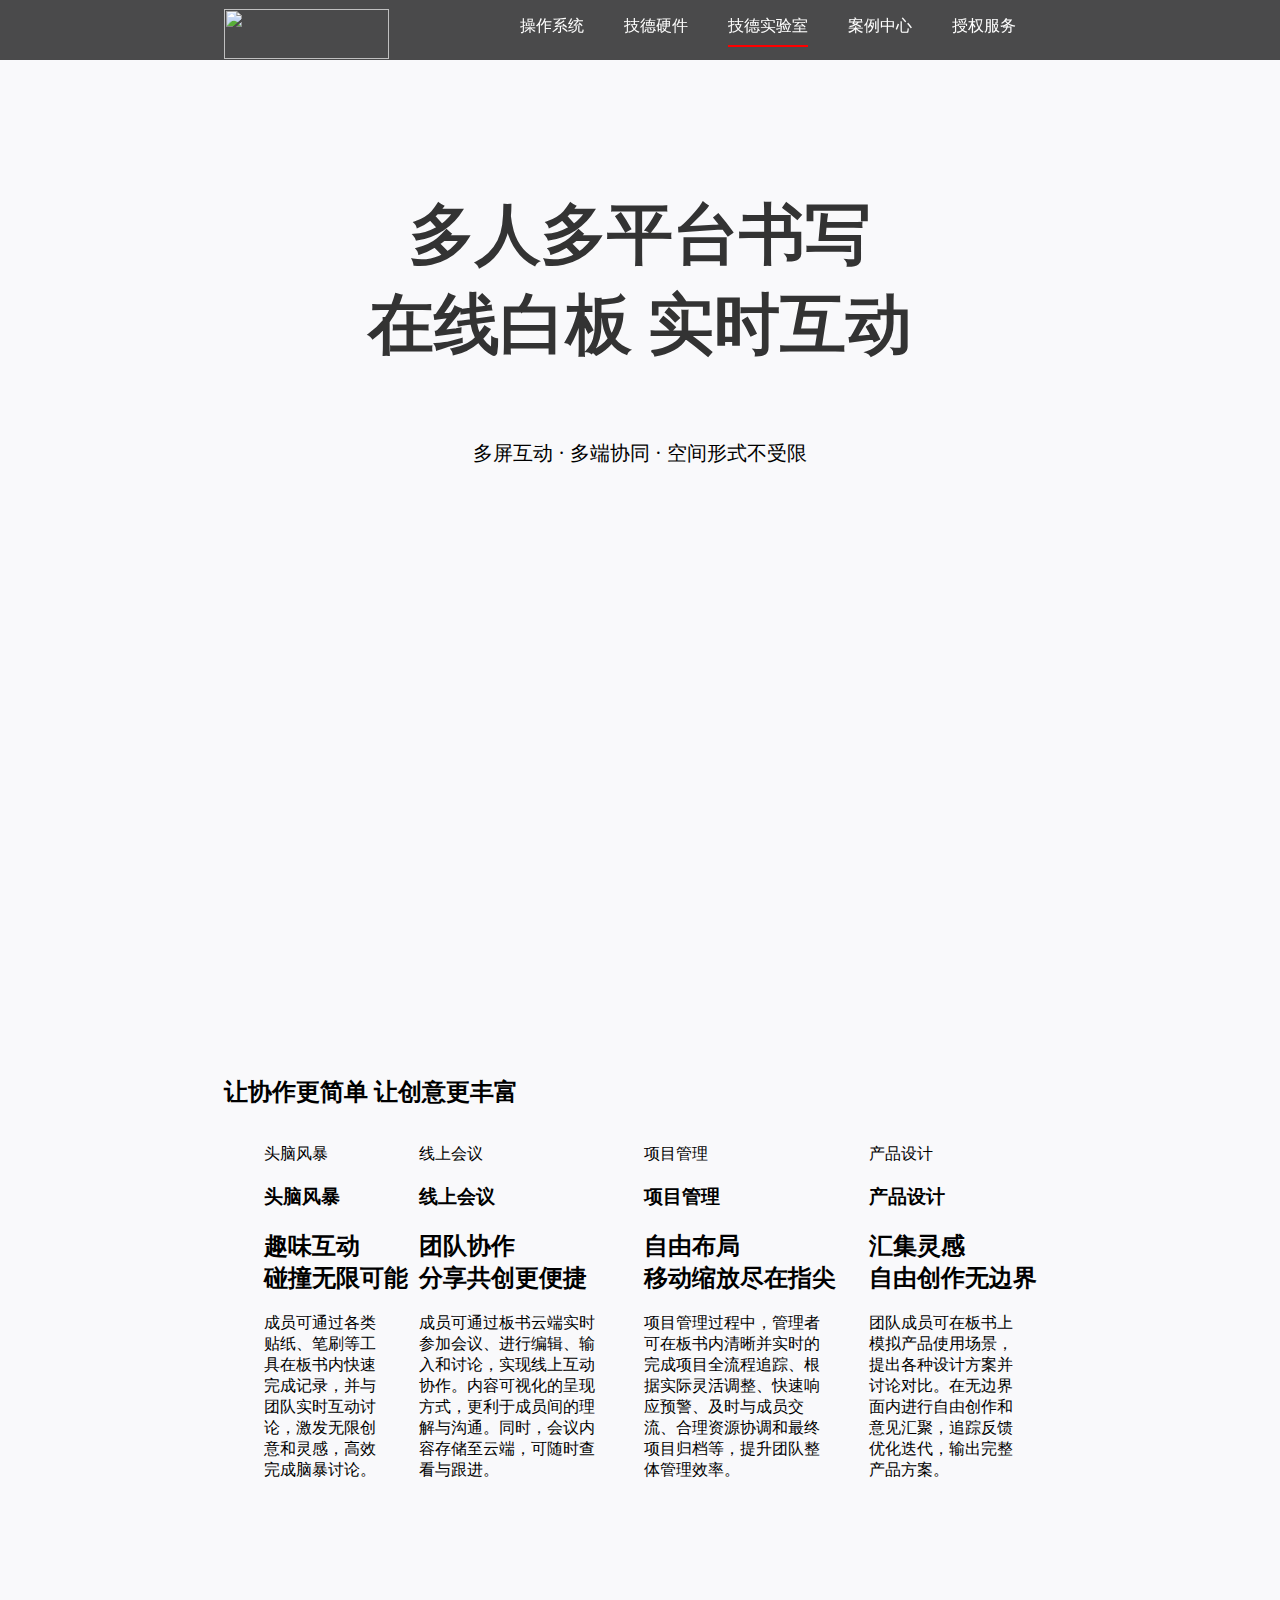
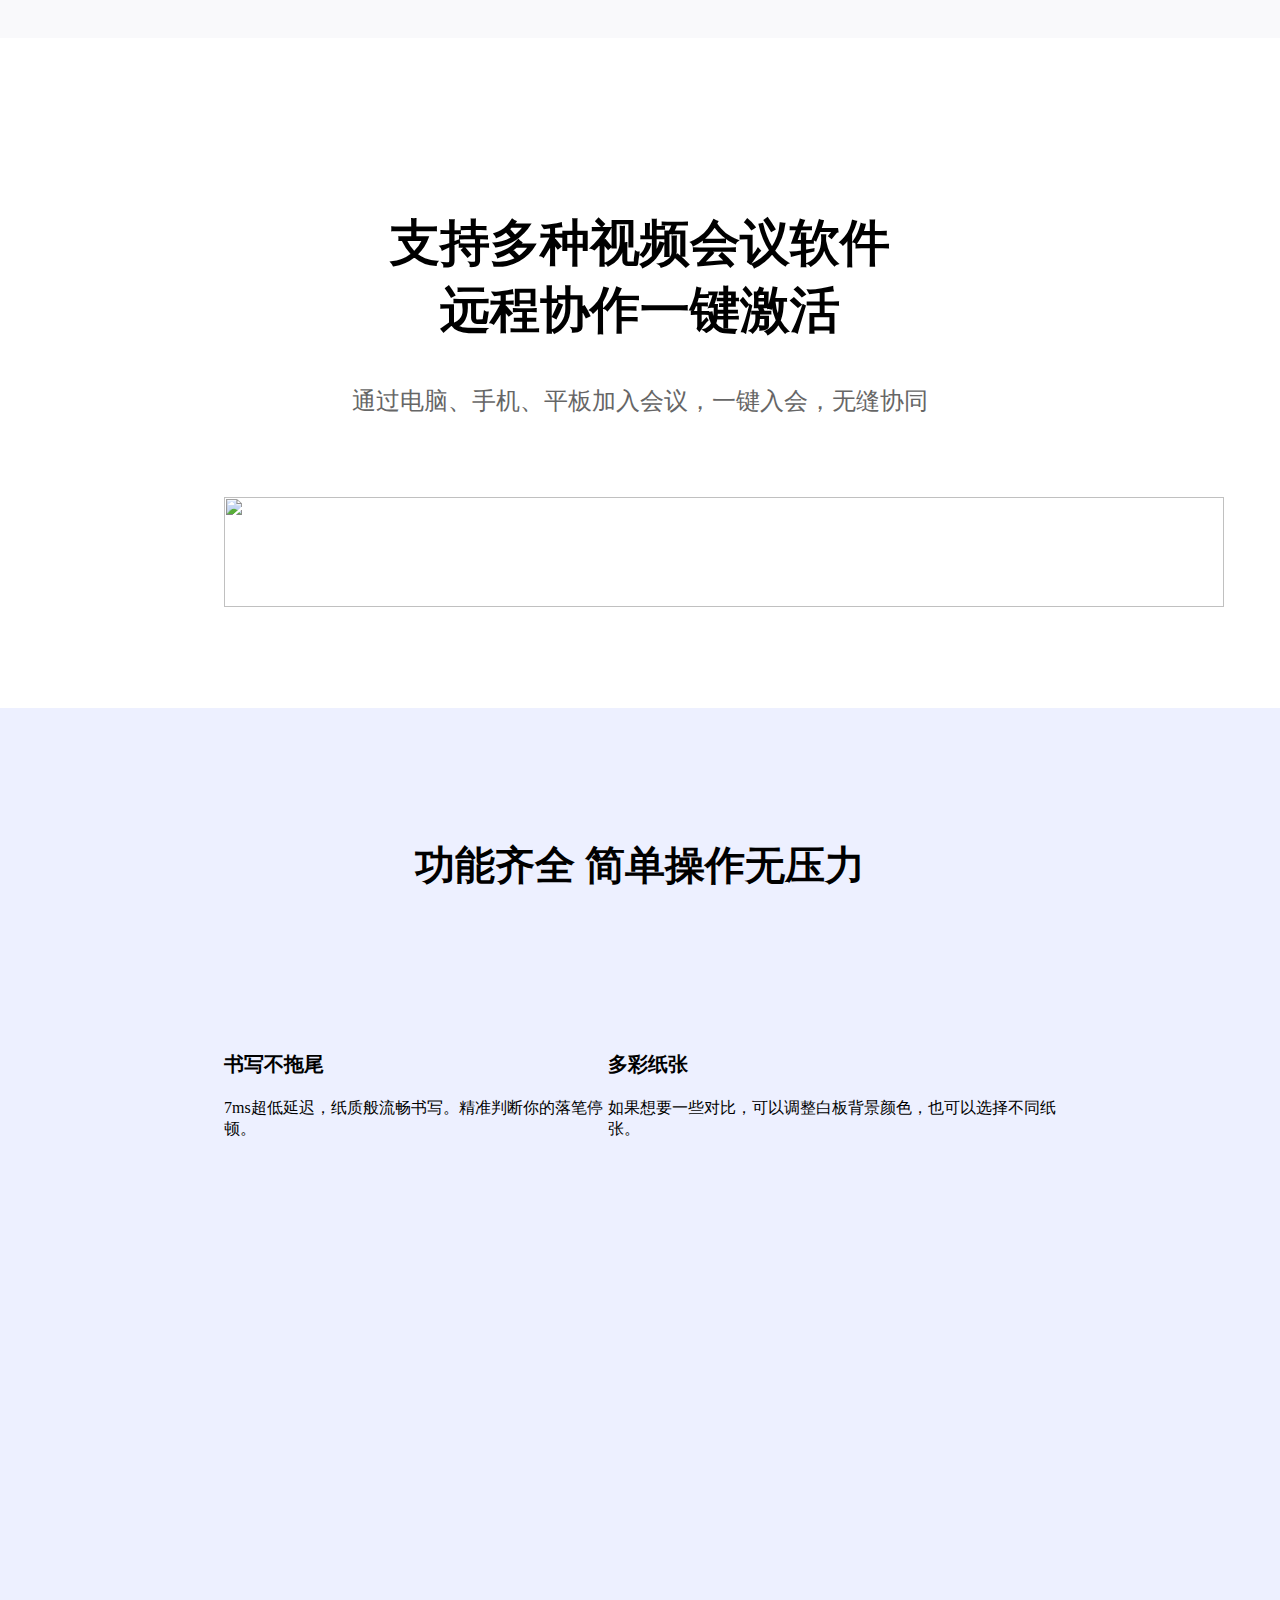
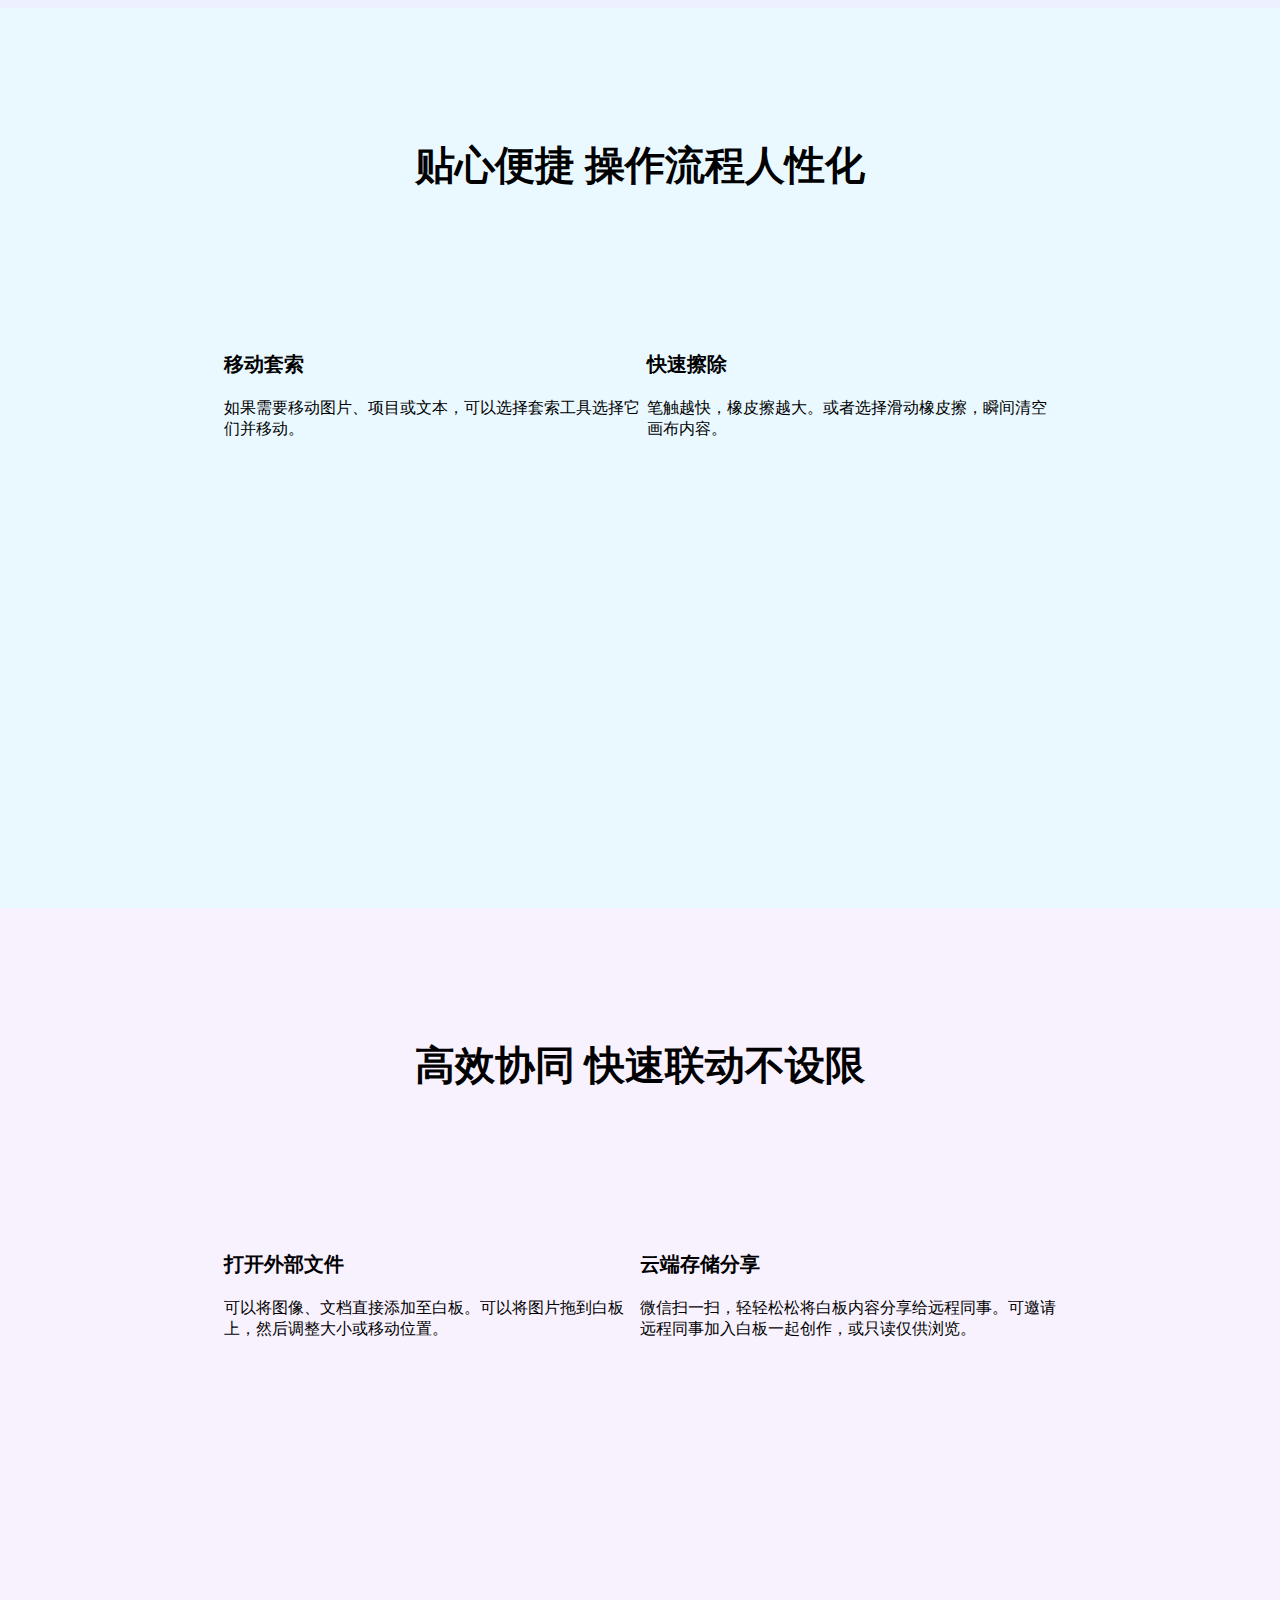
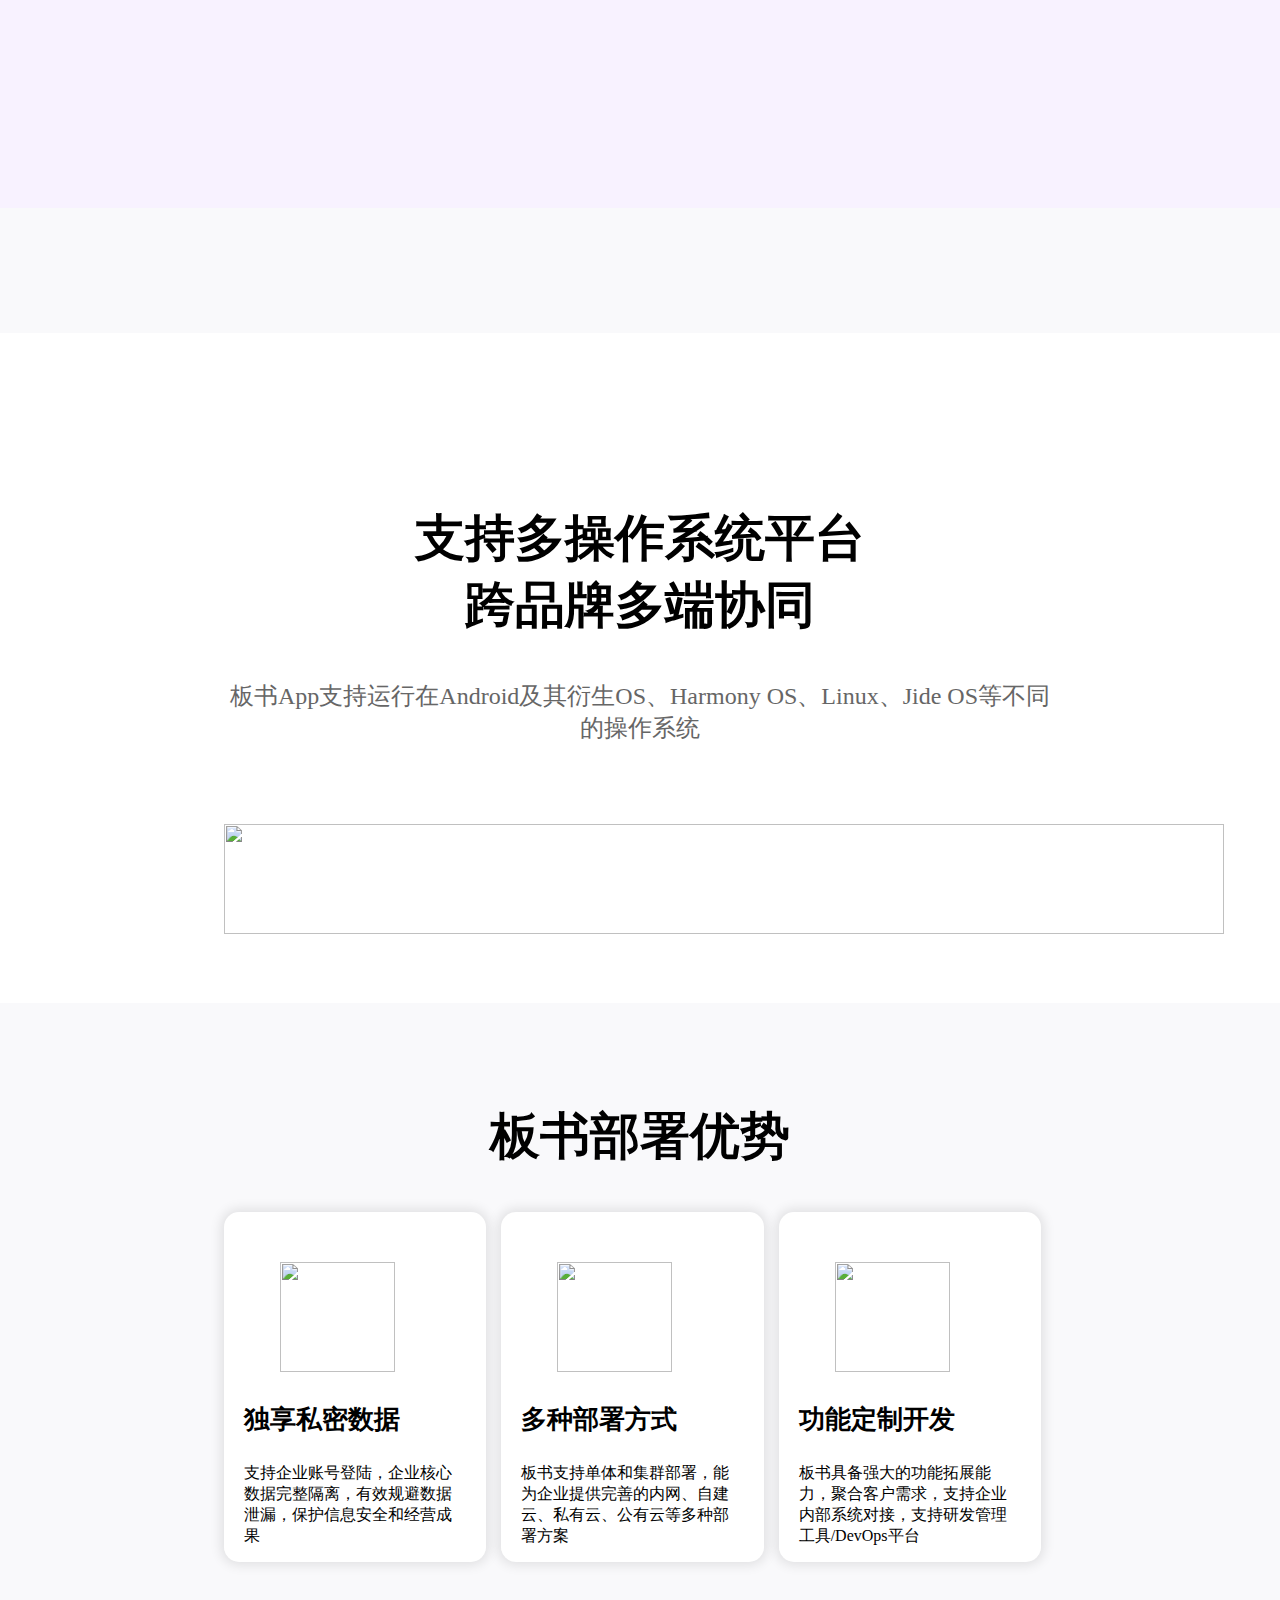
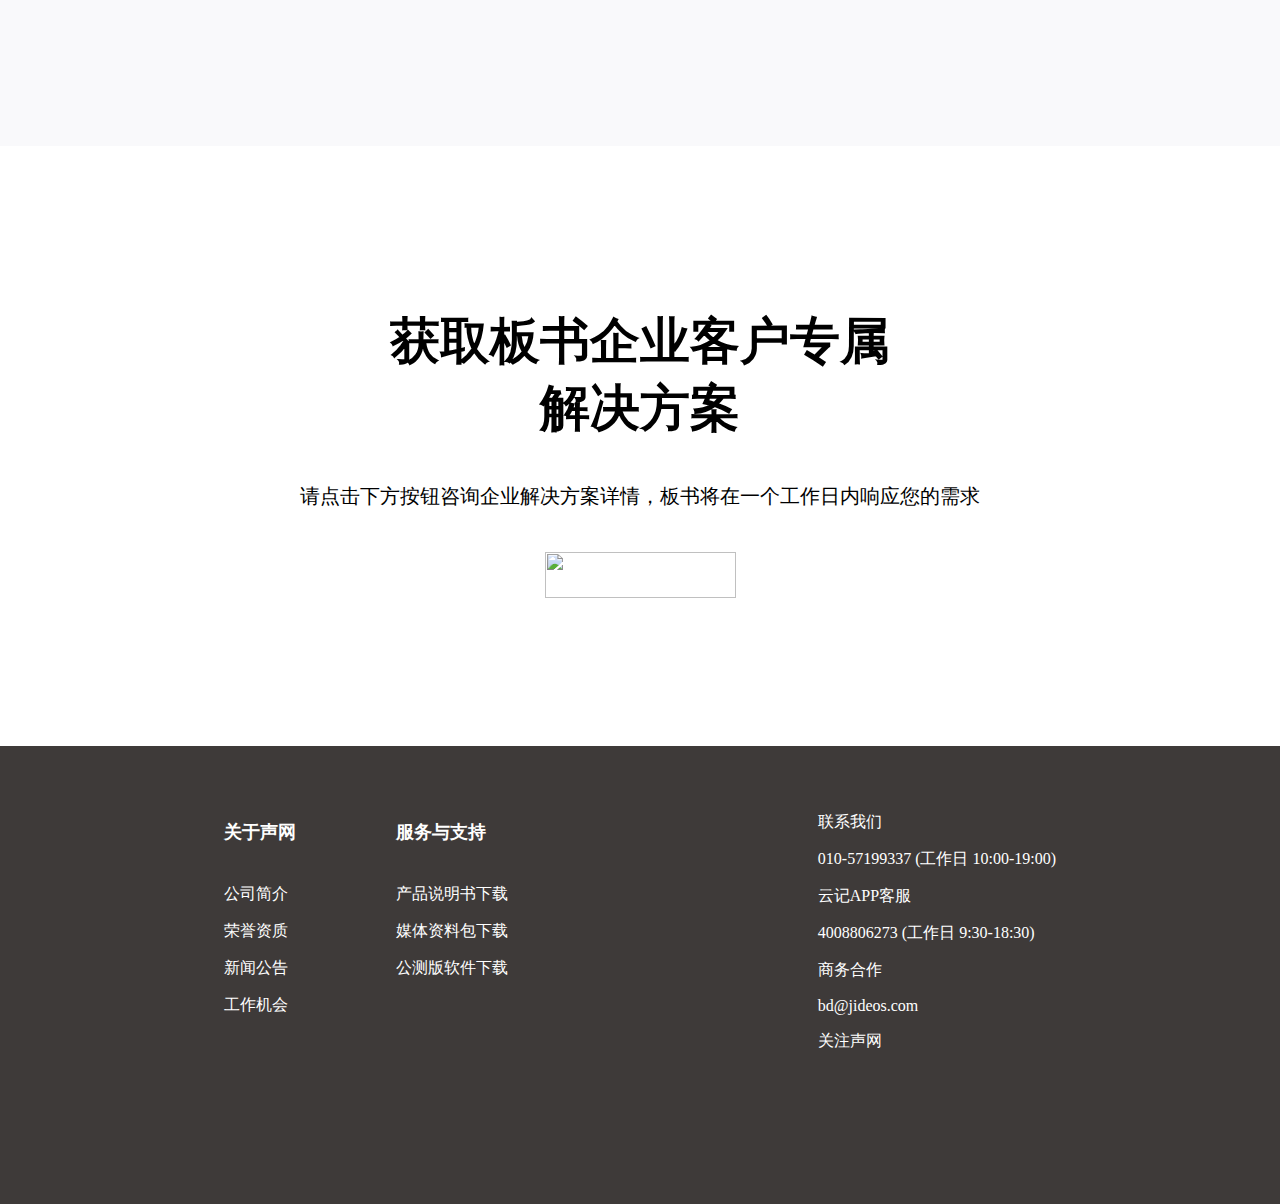
==== index.html @ 1a803bee "Animated and tab bar complete" ====
<!DOCTYPE html>
<html>

<head>
    <meta charset="UTF-8">
    <meta http-equiv="x-dns-prefetch-control" content="on">
    <title>板书</title>
    <link rel="stylesheet" href="./styles/pages.css" />
</head>

<body>
    <div>
        <!-- 导航栏 -->
        <nav>
            <div class="viewBox" id="nav">
                <img src="http://www.jide.com/images/nav_logo.png" alt="">
                <div class="navs">
                    <p>操作系统</p>
                    <p>技德硬件</p>
                    <p class="active">技德实验室</p>
                    <p>案例中心</p>
                    <p>授权服务</p>
                </div>
            </div>
        </nav>
        <!-- 主题内容 -->
        <div class="viewBox">
            <div class="banner">
                <div>
                    <h2>
                        多人多平台书写<br>
                        在线白板 实时互动
                    </h2>
                </div>
                <p>多屏互动 · 多端协同 · 空间形式不受限</p>

                <div class="img-download">
                    <img src="	http://www.jide.com/images/banshu/download.png" alt="">
                </div>
            </div>

            <div class="banner-img">
                <img src="http://www.jide.com/images/banshu/bannerbg.png" alt="">
            </div>

            <div class="animateItem">
                <div id="img-left">
                    <img src="http://www.jide.com/images/banshu/part1_1.png" alt="">
                </div>

                <div id="img-right">
                    <img src="http://www.jide.com/images/banshu/part1_2.png" alt="">
                </div>
            </div>

            <div class="part2">
                <h2>让协作更简单 让创意更丰富</h2>
                <div class="clearfix swiper-content">

                    <!-- 轮播图 -->
                    <div class="right swiper-container">
                        <div class="swiper-wrapper">
                            <div class="swiper-slide">
                                <!-- <img src="images/banshu/part2_1.png"> -->
                            </div>
                            <div class="swiper-slide">
                                <!-- <img src="images/banshu/part2_2.png"> -->
                            </div>
                            <div class="swiper-slide">
                                <!-- <img src="images/banshu/part2_3.png"> -->
                            </div>
                            <div class="swiper-slide">
                                <!-- <img src="images/banshu/part2_4.png"> -->
                            </div>
                        </div>
                    </div>
                    <!-- 自定义导航 -->
                    <div class="left title">
                        <!-- 给ul 添加自定义分页器类名 custom-pagination -->
                        <ul class="navs custom-pagination">
                            <li class="navs-item">
                                <span>头脑风暴</span>
                                <div class="real">
                                    <div class="timer"></div>
                                    <h3>头脑风暴</h3>
                                    <h2>
                                        趣味互动<br />
                                        碰撞无限可能
                                    </h2>
                                    <!-- <img class="img1" src="images/banshu/part2_xian.png" /> -->
                                    <p>成员可通过各类贴纸、笔刷等工具在板书内快速完成记录，并与团队实时互动讨论，激发无限创意和灵感，高效完成脑暴讨论。</p>
                                </div>
                            </li>
                            <li class="navs-item">
                                <span>线上会议</span>
                                <div class="real">
                                    <div class="timer"></div>
                                    <h3>线上会议</h3>
                                    <h2>
                                        团队协作<br />
                                        分享共创更便捷
                                    </h2>
                                    <!-- <img class="img2" src="images/banshu/part2_xian.png" /> -->
                                    <p>成员可通过板书云端实时参加会议、进行编辑、输入和讨论，实现线上互动协作。内容可视化的呈现方式，更利于成员间的理解与沟通。同时，会议内容存储至云端，可随时查看与跟进。
                                    </p>
                                </div>
                            </li>
                            <li class="navs-item">
                                <span>项目管理</span>
                                <div class="real">
                                    <div class="timer"></div>
                                    <h3>项目管理</h3>
                                    <h2>
                                        自由布局<br />
                                        移动缩放尽在指尖
                                    </h2>
                                    <!-- <img class="img3" src="images/banshu/part2_xian.png" /> -->
                                    <p>项目管理过程中，管理者可在板书内清晰并实时的完成项目全流程追踪、根据实际灵活调整、快速响应预警、及时与成员交流、合理资源协调和最终项目归档等，提升团队整体管理效率。
                                    </p>
                                </div>
                            </li>
                            <li class="navs-item">
                                <span>产品设计</span>
                                <div class="real">
                                    <div class="timer"></div>
                                    <h3>产品设计</h3>
                                    <h2>
                                        汇集灵感<br />
                                        自由创作无边界
                                    </h2>
                                    <!-- <img class="img4" src="images/banshu/part2_xian.png" /> -->
                                    <p>团队成员可在板书上模拟产品使用场景，提出各种设计方案并讨论对比。在无边界面内进行自由创作和意见汇聚，追踪反馈优化迭代，输出完整产品方案。</p>
                                </div>
                            </li>
                        </ul>
                    </div>
                </div>
            </div>
        </div>

        <div class="part3">
            <div class="viewBox">
                <div>
                    <h2>
                        支持多种视频会议软件<br>
                        远程协作一键激活
                    </h2>
                    <p>
                        通过电脑、手机、平板加入会议，一键入会，无缝协同
                    </p>
                </div>

                <div class="lazy">
                    <img src="http://www.jide.com/images/banshu/part3_1.png" alt="">
                </div>
            </div>
        </div>

        <div>
            <div class="viscosity viscosity1">
                <div class="viewBox">
                    <p>功能齐全 简单操作无压力</p>
                    <div class="clearfix">
                        <div>
                            <img src="http://www.jide.com/images/banshu/part4_1.png" alt="">
                            <div class="left">
                                <p>书写不拖尾</p>
                                <p>7ms超低延迟，纸质般流畅书写。精准判断你的落笔停顿。</p>
                            </div>
                        </div>
                        <div>
                            <div>
                                <img src="http://www.jide.com/images/banshu/part4_2.png" alt="">
                                <div class="left">
                                    <p>多彩纸张</p>
                                    <p>如果想要一些对比，可以调整白板背景颜色，也可以选择不同纸张。</p>
                                </div>
                            </div>
                        </div>
                    </div>
                </div>
            </div>

            <div class="viscosity viscosity2">
                <div class="viewBox">
                    <p>贴心便捷 操作流程人性化</p>
                    <div class="clearfix">
                        <div>
                            <img src="http://www.jide.com/images/banshu/part4_3.png" alt="">
                            <div class="left">
                                <p>移动套索</p>
                                <p>如果需要移动图片、项目或文本，可以选择套索工具选择它们并移动。</p>
                            </div>
                        </div>
                        <div>
                            <div>
                                <img src="http://www.jide.com/images/banshu/part4_4.png" alt="">
                                <div class="left">
                                    <p>快速擦除</p>
                                    <p>笔触越快，橡皮擦越大。或者选择滑动橡皮擦，瞬间清空画布内容。</p>
                                </div>
                            </div>
                        </div>
                    </div>
                </div>
            </div>

            <div class="viscosity viscosity3">
                <div class="viewBox">
                    <p>高效协同 快速联动不设限</p>
                    <div class="item">
                        <div>
                            <img src="http://www.jide.com/images/banshu/part4_5.png" alt="">
                            <div class="left">
                                <p>打开外部文件</p>
                                <p>可以将图像、文档直接添加至白板。可以将图片拖到白板上，然后调整大小或移动位置。</p>
                            </div>
                        </div>
                        <div>
                            <div class="left">
                                <img src="http://www.jide.com/images/banshu/part4_6.png" alt="">
                                <div>
                                    <p>云端存储分享</p>
                                    <p>微信扫一扫，轻轻松松将白板内容分享给远程同事。可邀请远程同事加入白板一起创作，或只读仅供浏览。</p>
                                </div>
                            </div>
                        </div>
                    </div>
                </div>
            </div>
        </div>

        <div class="part3">
            <div class="viewBox">
                <div>
                    <h2>
                        支持多操作系统平台<br>
                        跨品牌多端协同
                    </h2>
                    <p>
                        板书App支持运行在Android及其衍生OS、Harmony OS、Linux、Jide OS等不同的操作系统
                    </p>
                </div>

                <div class="lazy">
                    <img src="	http://www.jide.com/images/banshu/part5_1.jpg" alt="">
                </div>
            </div>
        </div>

        <div class="part6">
            <div class="viewBox">
                <h2>板书部署优势</h2>

                <div class="items">
                    <div class="real">
                        <img src="http://www.jide.com/images/banshu/part6_1.jpg" alt="">
                        <div>
                            <p>独享私密数据</p>
                            <p>
                                支持企业账号登陆，企业核心数据完整隔离，有效规避数据泄漏，保护信息安全和经营成果
                            </p>
                        </div>
                    </div>
                    <div class="real">
                        <img src="http://www.jide.com/images/banshu/part6_2.jpg" alt="">
                        <div>
                            <p>多种部署方式</p>
                            <p>
                                板书支持单体和集群部署，能为企业提供完善的内网、自建云、私有云、公有云等多种部署方案
                            </p>
                        </div>
                    </div>
                    <div class="real">
                        <img src="http://www.jide.com/images/banshu/part6_3.jpg" alt="">
                        <div>
                            <p>功能定制开发</p>
                            <p>
                                板书具备强大的功能拓展能力，聚合客户需求，支持企业内部系统对接，支持研发管理工具/DevOps平台
                            </p>
                        </div>
                    </div>
                </div>
            </div>
        </div>

        <div class="part7">
            <div class="viewBox">
                <h2>
                    获取板书企业客户专属
                    <br>
                    解决方案
                </h2>
                <p>请点击下方按钮咨询企业解决方案详情，板书将在一个工作日内响应您的需求</p>

                <a href="https://flat.whiteboard.agora.io/" target="_blank">
                    <img src="http://www.jide.com/images/banshu/part7_1.png" alt="">
                </a>
            </div>
        </div>

        <div class="footer">
            <div class="viewBox">
                <div class="footer-left">
                    <div>
                        <h4>关于声网</h4>
                        <a href="">
                            <p>公司简介</p>
                        </a>
                        <a href="">
                            <p>荣誉资质</p>
                        </a>
                        <a href="">
                            <p>新闻公告</p>
                        </a>
                        <a href="">
                            <p>工作机会</p>
                        </a>
                    </div>
                    <div>
                        <h4>服务与支持</h4>
                        <a href="">
                            <p>产品说明书下载</p>
                        </a>
                        <a href="">
                            <p>媒体资料包下载</p>
                        </a>
                        <a href="">
                            <p>公测版软件下载</p>
                        </a>
                    </div>
                </div>
                <div class="footer-right">
                    <p>联系我们</p>
                    <span>010-57199337</span>
                    <span>(工作日 10:00-19:00)</span>
                    <p>云记APP客服</p>
                    <span>4008806273</span>
                    <span>(工作日 9:30-18:30)</span>
                    <p>商务合作</p>
                    <span>bd@jideos.com</span>
                    <p>关注声网</p>
                </div>
            </div>
        </div>
    </div>


</body>
<script>
    const tabs = document.querySelectorAll(".navs p")
    tabs.forEach((item, i) => {
        item.onclick = function () {
            if (i === 2) {
                let activeBtn = document.querySelector(".navs p.active")
                activeBtn.classList.remove("active")
                this.classList.add("active")
            } else {
                alert('当前页面没有内容')
            }
        }
    })
</script>

</html>
---- styles/pages.css ----
body{
  background-color: #f9f9fb;
  margin: 0;
}

a {
  text-decoration: none; /* 去除默认的下划线 */
  outline: none; /* 去除旧版浏览器的点击后的外虚线框 */
  color: #000; /* 去除默认的颜色和点击后变化的颜色 */
  }

li{
  list-style-type:none;
}

.active{
  border-bottom: 2px solid red;
  padding-bottom: 8px;
}

@keyframes movefromleft {
  from {
      opacity: 0;
      transform: translateX(-150px);
  }

  to {
      opacity: 1;
      transform: translateX(0);
  }
}

@keyframes movefromlefts {
  from {
      opacity: 0;
      transform: translateX(150px);
  }

  to {
      opacity: 1;
      transform: translateX(0);
  }
}

@keyframes lazys {
  from {
      opacity: 0;
      transform: translateY(40px);
  }

  to {
      opacity: 1;
      transform: translateY(0);
  }
}

.viewBox{
  width: 65%;
  margin: 0 auto;
}

.vertical{
  height: 60px;
  display: inline-block;
  border-right: solid #e8e8e9 1px;
}

nav{
  height: 60px;
  background-color: rgba(0,0,0,0.7);
	position: sticky;
	top:0;
  z-index: 99;
}

.log-left > div{
  display: flex;
}

.log-left > div p{
  margin-right: 15px;
}

#nav{
  display: flex;
  justify-content: space-between;
  align-items: center;
}

#nav img{
  width: 165px;
  height: 50px;
  margin-top: 5px;
}

#nav img:hover{
  cursor: pointer;
}

.navs{
  display: flex;
}

.navs p{
  color: #fff;
  margin-right: 40px;
}

.navs p:hover{
  cursor: pointer;
}

.banner > div h2{
  font-size: 66px;
  margin: 130px 0 0 0;
  color: #333333;
  text-align: center;
}

.banner > p{
  font-size: 20px;
  margin-top: 70px;
  text-align: center;
}

.img-download{
  width: 267px;
  margin: 0 auto;
}

.img-download img{
  height: 60px;
}

.img-download img:hover{
  cursor: pointer;
}

.banner-img{
  margin-top: 110px;
}

.animateItem{
  margin-top: 200px;
  display: flex;
  position: relative;
}

#img-left {
  animation: movefromleft 1.5s;
  animation-fill-mode: forwards;
}

#img-right {
  position: absolute;
  bottom: 40px;
  right: 0;
  animation: movefromlefts 1.5s;
  animation-fill-mode: forwards;
}

.part2{
  margin-top: 225px;
}

.real p {
  color: #000;
}

.part3{
  margin-top: 125px;
  width: 100%;
  height: 670px;
  background-color: #fff;
  text-align: center;
  padding: 130px 0 ;
  box-sizing: border-box;
}

.part3 > .viewBox  h2{
  font-size: 50px;
}

.part3 > .viewBox  h2{
  animation: lazys 1.5s;
  animation-fill-mode: forwards;
}


.part3 > .viewBox  p{
  font-size: 24px;
  color: #666;
  animation: lazys 1.5s;
  animation-delay: 0.1s;
  animation-fill-mode: forwards;
}

.lazy{
  margin-top:80px;
}

.lazy > img{
  width: 1000px;
  height: 110px;
  animation: lazys 1.5s;
  animation-delay: 0.2s;
  animation-fill-mode: forwards;
}

.viscosity1{
  width: 100%;
  height: 900px;
  background-color: #edf0ff;
  position: sticky;
	top:0;
}

.viscosity2{
  width: 100%;
  height: 900px;
  background-color: #eaf9ff;
  position: sticky;
	top:0;
}

.viscosity3{
  width: 100%;
  height: 900px;
  background-color: #f8f2ff;
  position: sticky;
	top:0;
  left: 0;
}

.viscosity > .viewBox > p {
  margin: 0;
  text-align: center;
  font-size: 40px;
  font-weight: 700;
  padding: 130px 0 120px 0;
  box-sizing: border-box;
}

.viscosity > .viewBox img{
  width: 515px;
}

.clearfix{
  display: flex;
  justify-content: space-between;
}

.item{
  display: flex;
  justify-content: space-between;
}

.item > div{
  width: 515px;
}

.left  p:first-child{
  font-size: 20px;
  font-weight: 700;
}

.part6{
  margin: 100px 0 150px 0;
  height: 493px;
  box-sizing: border-box;
}
.part6 > .viewBox h2{
  text-align: center;
  font-size: 50px;
}

.items{
  display: flex;
}

.items .real{
  width: 100%;
  height: 350px;
  padding: 50px 20px;
  background-color: #fff;
  box-shadow: 0 0 12px 3px rgba(0, 0, 0, 0.1);
  margin-right: 15px;
  border-radius: 15px;
  box-sizing: border-box;
}

.items .real:hover{
  cursor: pointer;
}

.items .real img {
  width: 115px;
  height: 110px;
  margin-left: 36px;
}

.items .real p:first-child{
  font-size: 26px;
  font-weight: 700;
}

.part7{
  text-align: center;
  height: 600px;
  background-color: #ffff;
  padding: 120px 0;
  box-sizing: border-box;
}

.part7  img{
  width: 191px;
  height: 46px;
}

.part7 h2{
  font-size: 50px;
  animation: lazys 1.5s;
  animation-delay: 0.1s;
  animation-fill-mode: forwards;
}

.part7 p{
  font-size: 20px;
  margin-bottom: 42px;
  animation: lazys 1.5s;
  animation-delay: 0.2s;
  animation-fill-mode: forwards;
}

.part7 a img{
  animation: lazys 1.5s;
  animation-delay: 0.3s;
  animation-fill-mode: forwards;
}

.footer{
  height: 458px;
  background-color: #3e3a39;
}

.footer .viewBox{
  display: flex;
  justify-content: space-between;
}

.footer-left{
  display: flex;
  margin-top: 50px;
}

.footer-left a{
  color: #fff;
  font-size: 16px;
}

.footer-left div:first-child{
  margin-right: 100px;
}

.footer-left h4{
  color: #fff;
  font-size: 18px;
  font-weight: 700;
  margin-bottom: 40px;
}

.copy-lefr{
  color: #fff;
  font-size: 16px;
  margin-top: 50px;
}
.footer-right{
  margin-top: 50px;
  color: #fff;
}
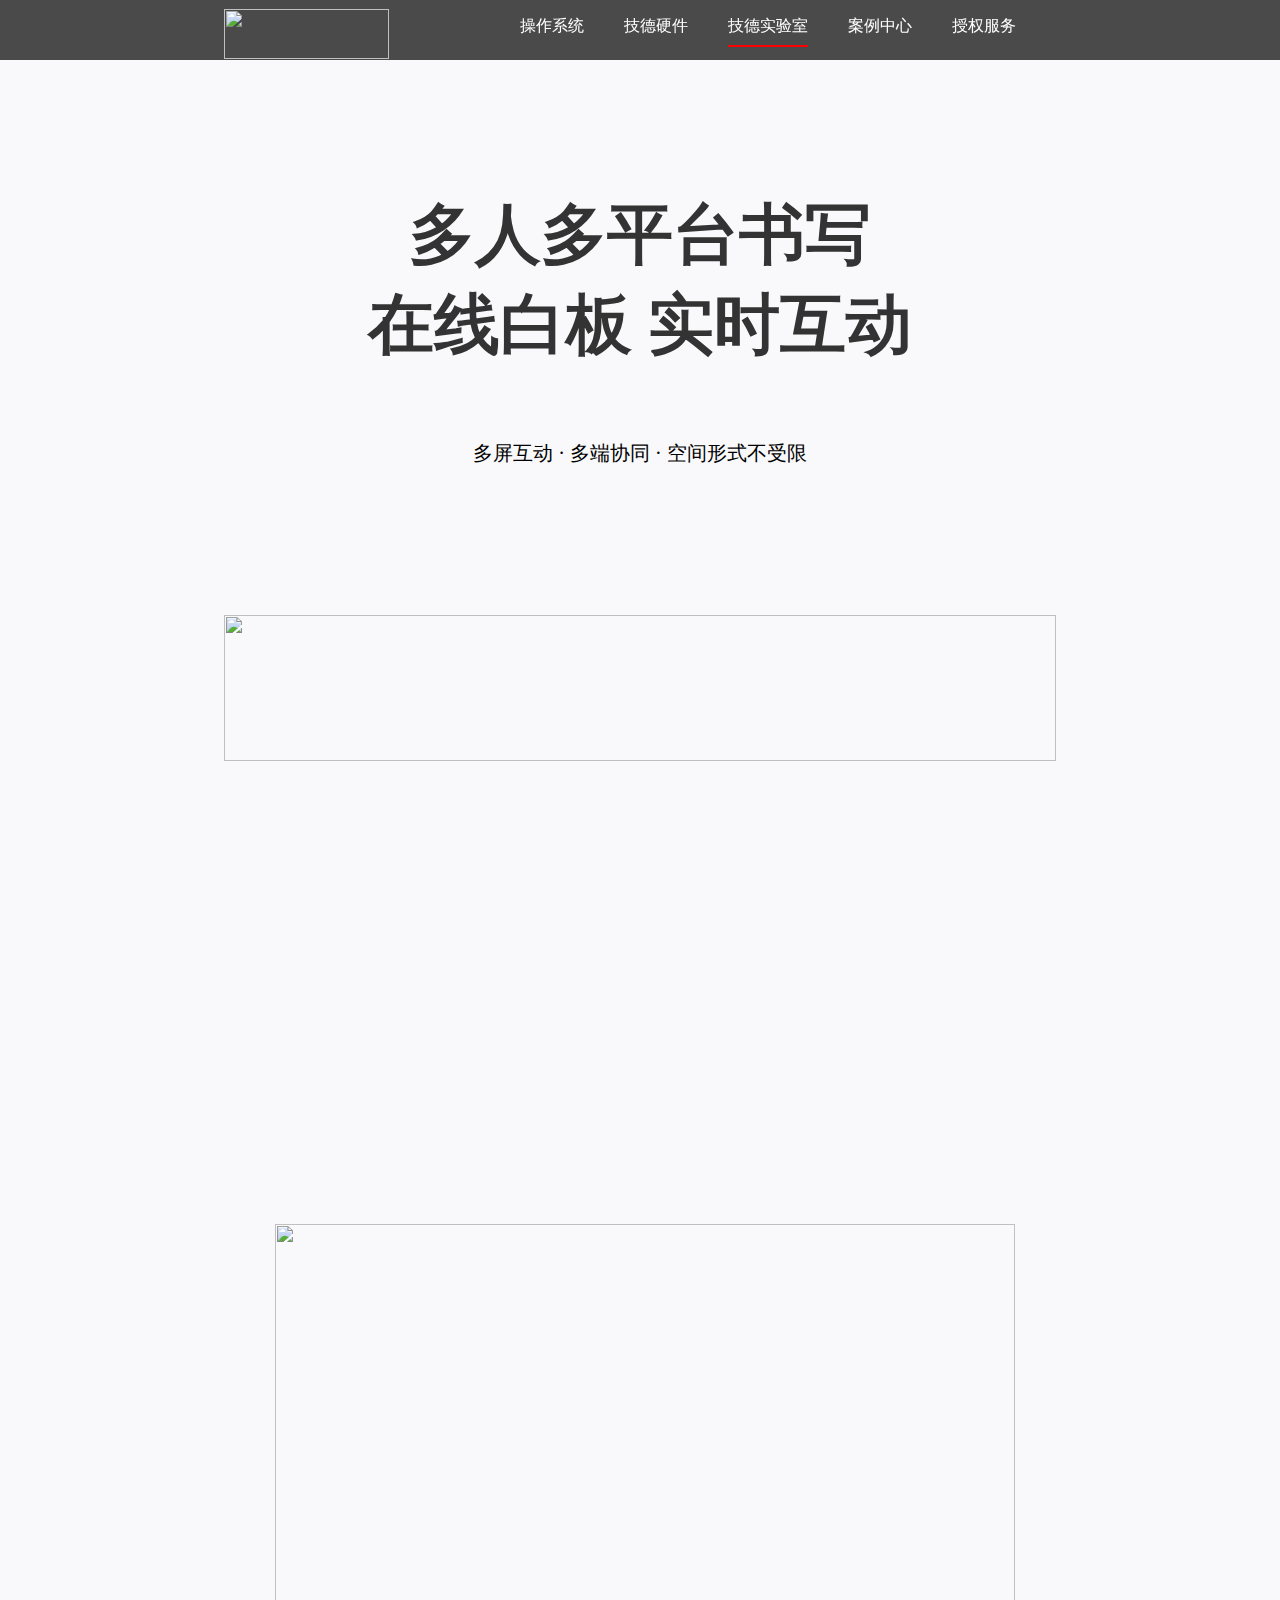
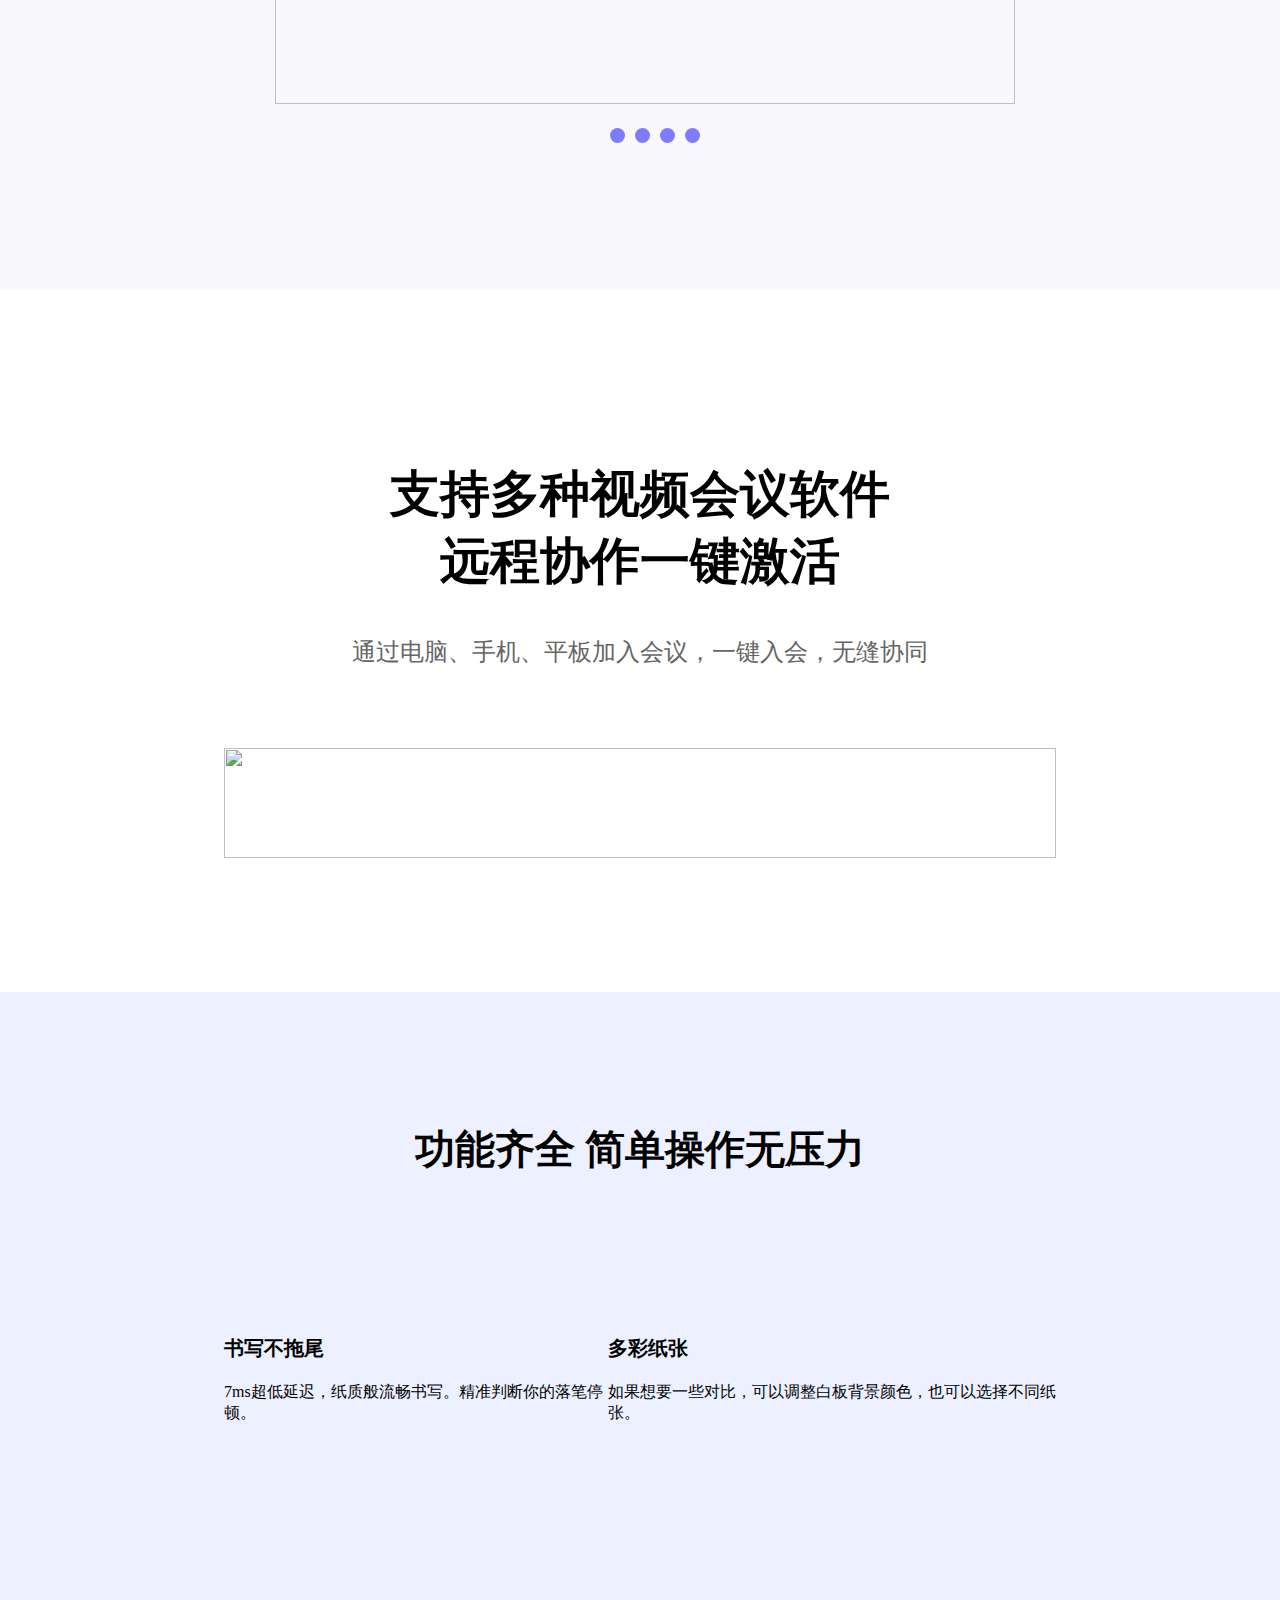
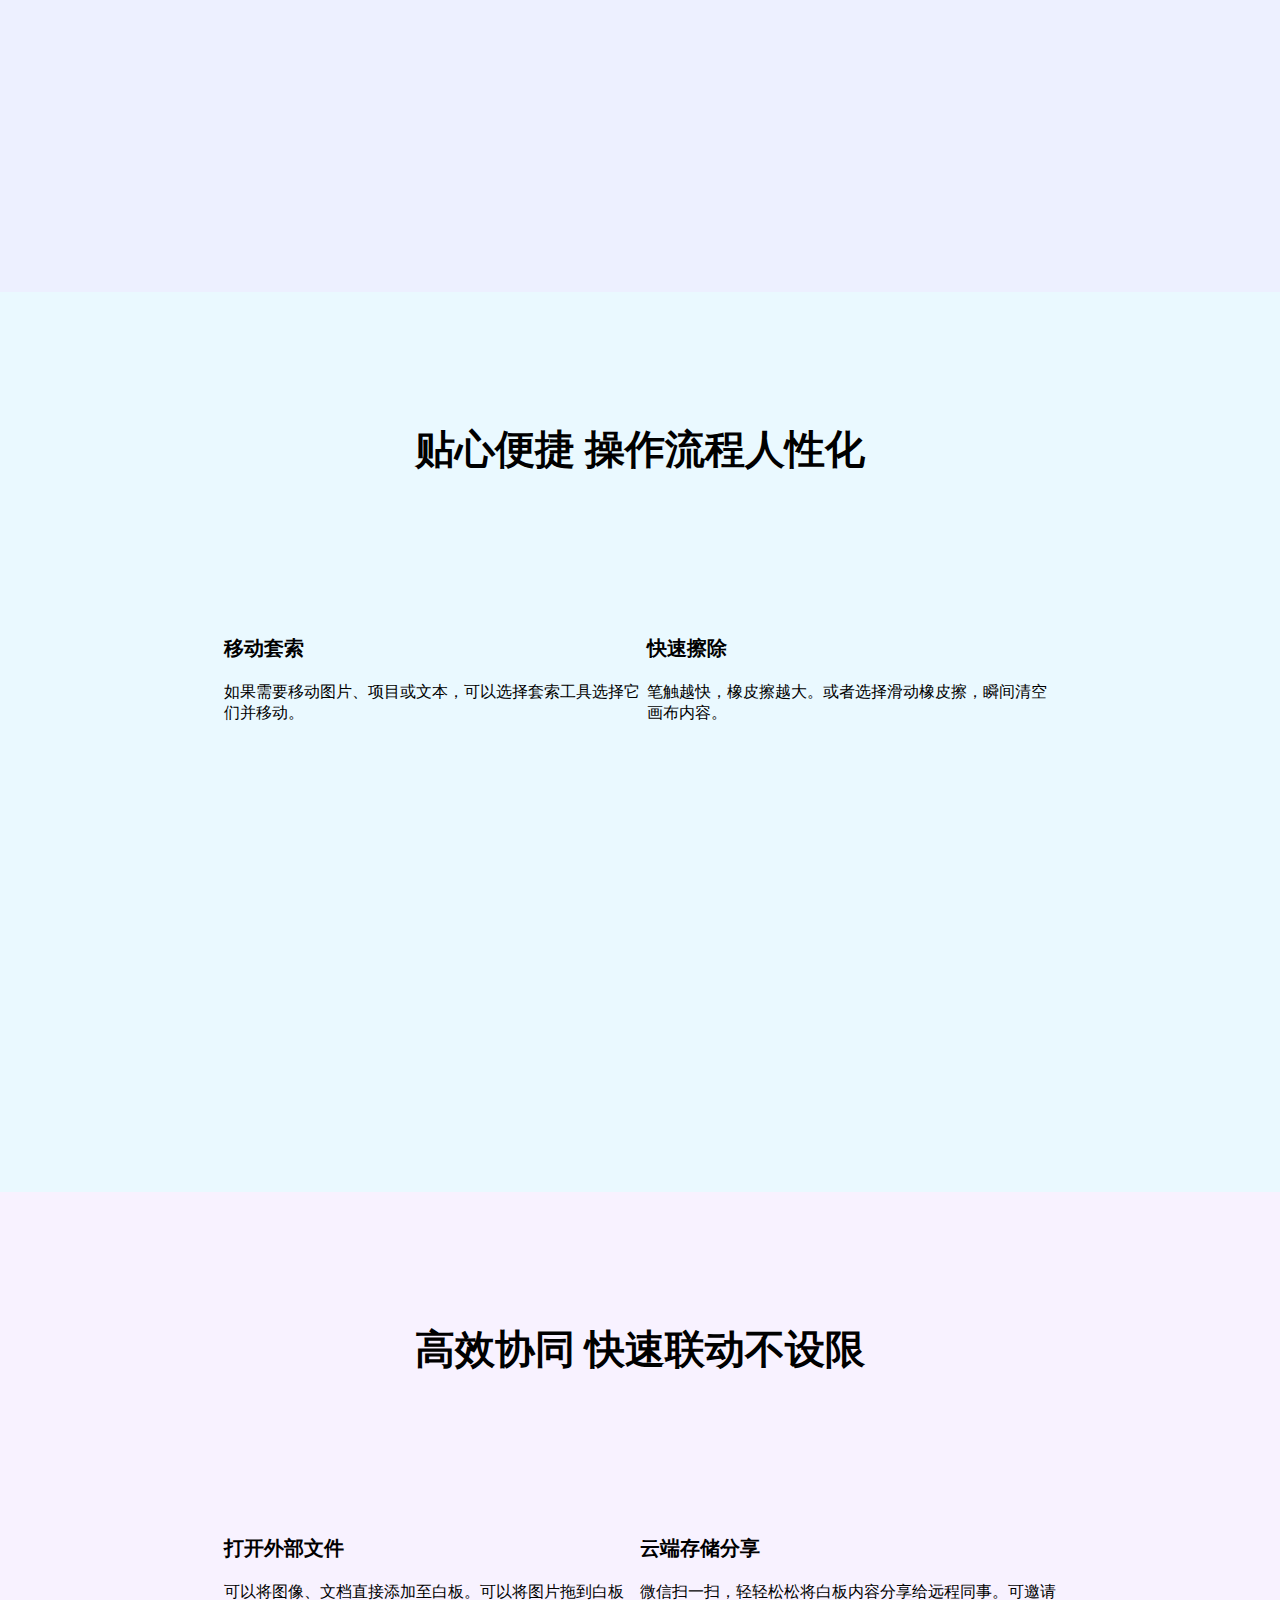
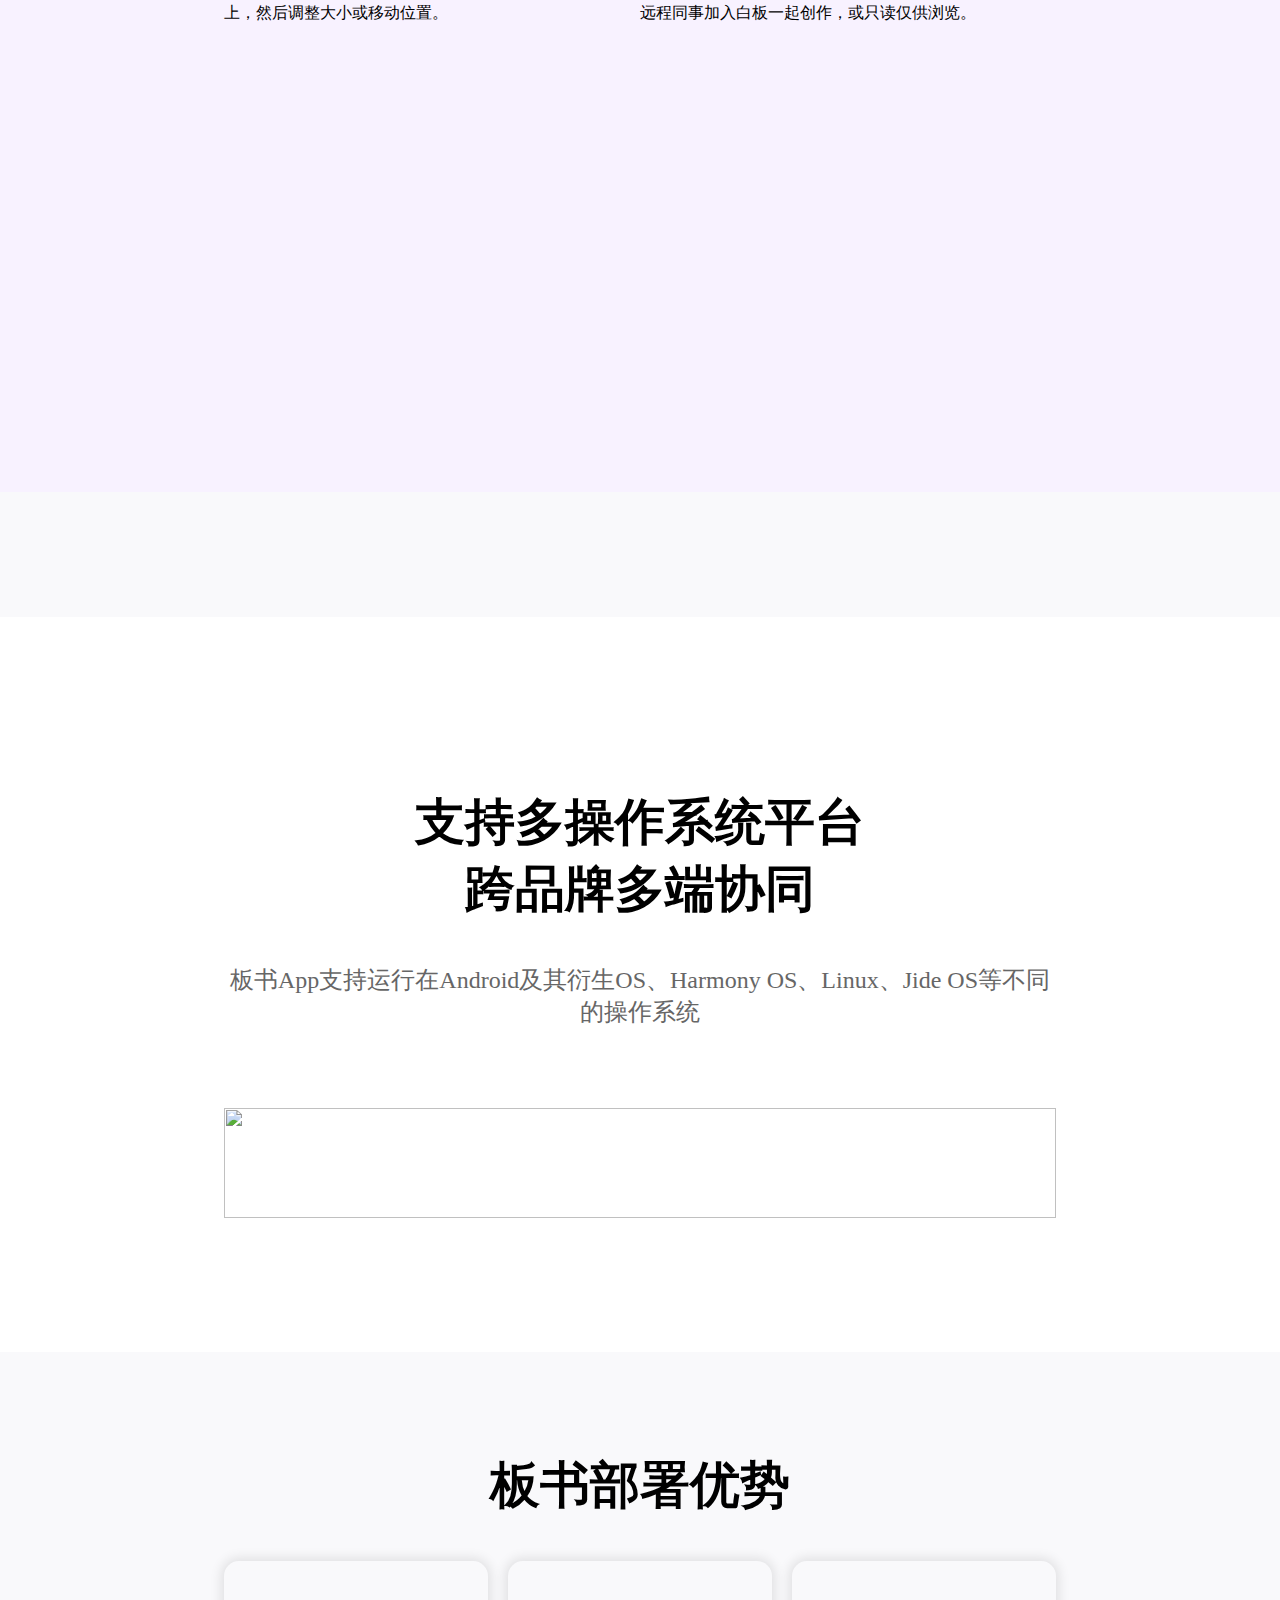
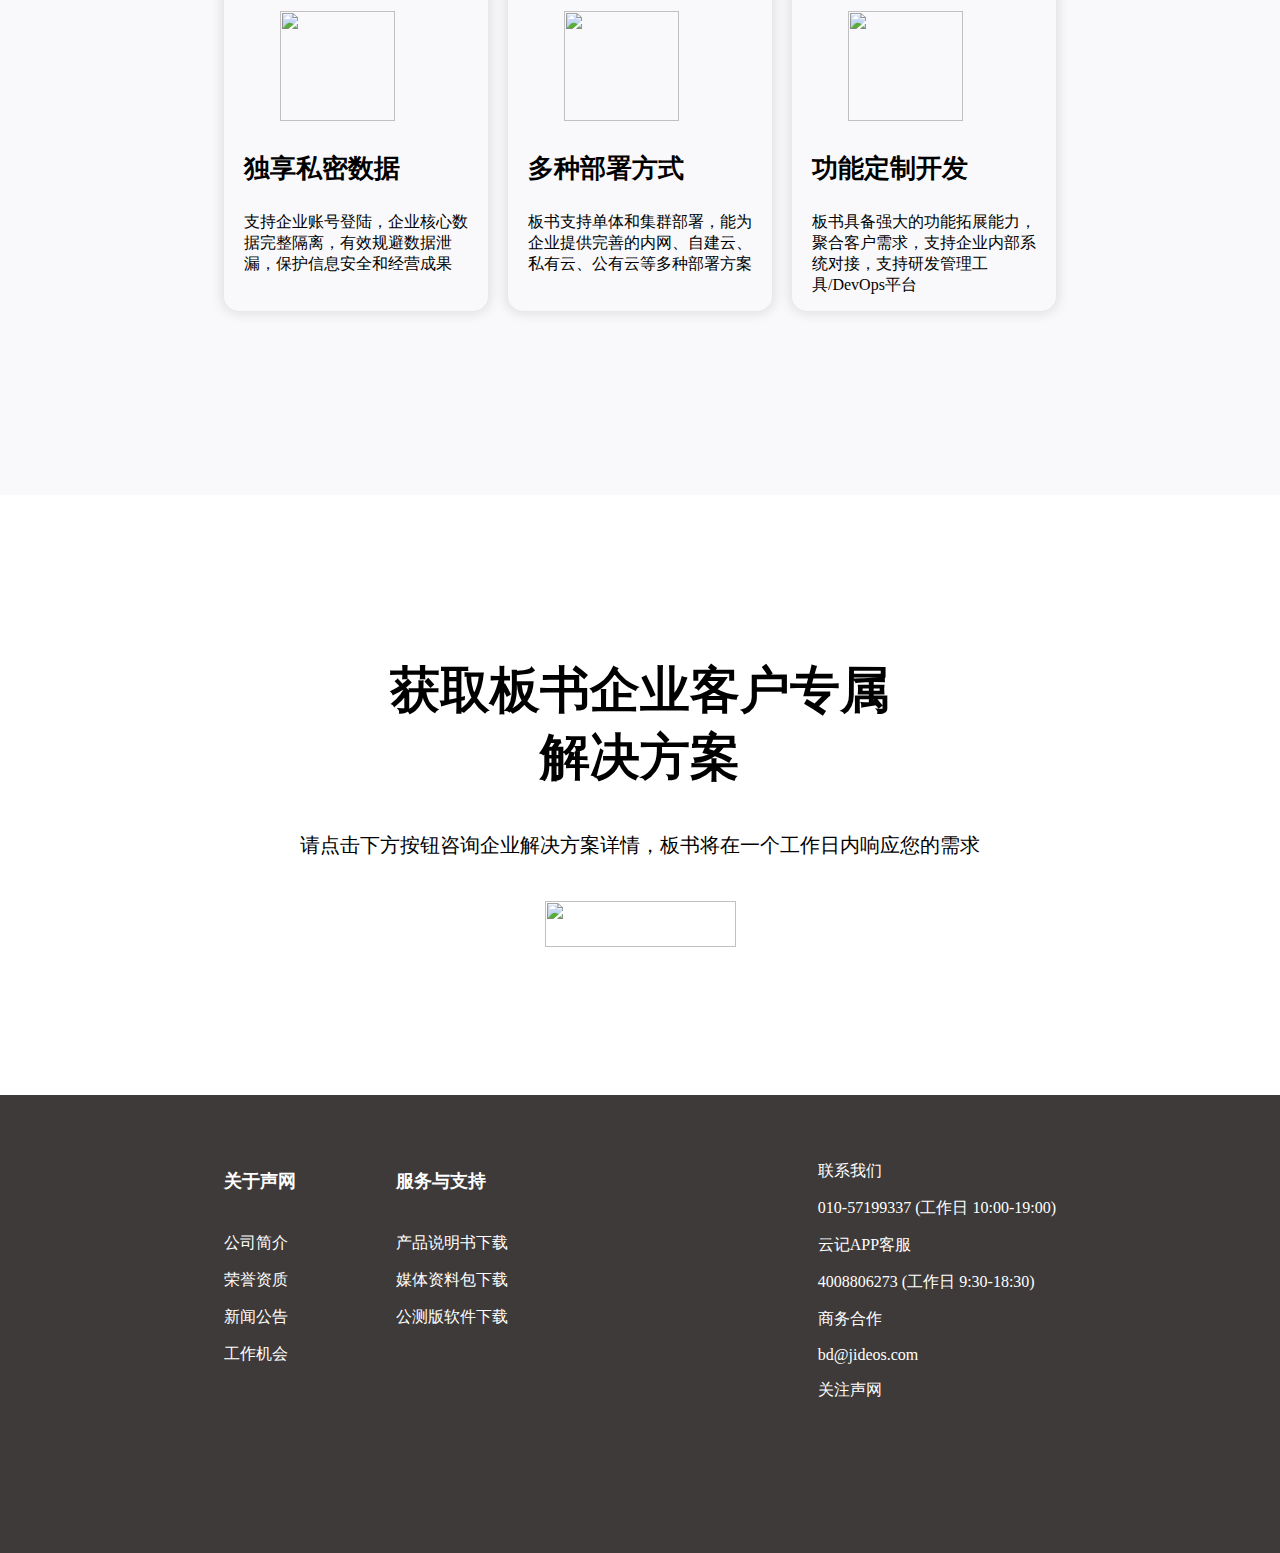
==== commit 03bf2928: "Incomplete" ====
--- a/index.html
+++ b/index.html
@@ -21,6 +21,11 @@
                     <p>案例中心</p>
                     <p>授权服务</p>
                 </div>
+
+                <div class="nav-open">
+                    <img src="http://www.jide.com/m/images/nav_menu.png" alt="">
+                </div>
+
             </div>
         </nav>
         <!-- 主题内容 -->
@@ -54,31 +59,13 @@
             </div>
 
             <div class="part2">
-                <h2>让协作更简单 让创意更丰富</h2>
-                <div class="clearfix swiper-content">
-
-                    <!-- 轮播图 -->
-                    <div class="right swiper-container">
-                        <div class="swiper-wrapper">
-                            <div class="swiper-slide">
-                                <!-- <img src="images/banshu/part2_1.png"> -->
-                            </div>
-                            <div class="swiper-slide">
-                                <!-- <img src="images/banshu/part2_2.png"> -->
-                            </div>
-                            <div class="swiper-slide">
-                                <!-- <img src="images/banshu/part2_3.png"> -->
-                            </div>
-                            <div class="swiper-slide">
-                                <!-- <img src="images/banshu/part2_4.png"> -->
-                            </div>
-                        </div>
-                    </div>
+                <!-- <h2>让协作更简单 让创意更丰富</h2> -->
+                <div class="swiper-content">
+
                     <!-- 自定义导航 -->
-                    <div class="left title">
-                        <!-- 给ul 添加自定义分页器类名 custom-pagination -->
-                        <ul class="navs custom-pagination">
-                            <li class="navs-item">
+                    <!-- <div class="left-swiper title">
+                        <div class="navs custom-pagination">
+                            <div class="navs-item">
                                 <span>头脑风暴</span>
                                 <div class="real">
                                     <div class="timer"></div>
@@ -87,52 +74,36 @@
                                         趣味互动<br />
                                         碰撞无限可能
                                     </h2>
-                                    <!-- <img class="img1" src="images/banshu/part2_xian.png" /> -->
+
                                     <p>成员可通过各类贴纸、笔刷等工具在板书内快速完成记录，并与团队实时互动讨论，激发无限创意和灵感，高效完成脑暴讨论。</p>
                                 </div>
-                            </li>
-                            <li class="navs-item">
-                                <span>线上会议</span>
-                                <div class="real">
-                                    <div class="timer"></div>
-                                    <h3>线上会议</h3>
-                                    <h2>
-                                        团队协作<br />
-                                        分享共创更便捷
-                                    </h2>
-                                    <!-- <img class="img2" src="images/banshu/part2_xian.png" /> -->
-                                    <p>成员可通过板书云端实时参加会议、进行编辑、输入和讨论，实现线上互动协作。内容可视化的呈现方式，更利于成员间的理解与沟通。同时，会议内容存储至云端，可随时查看与跟进。
-                                    </p>
-                                </div>
-                            </li>
-                            <li class="navs-item">
-                                <span>项目管理</span>
-                                <div class="real">
-                                    <div class="timer"></div>
-                                    <h3>项目管理</h3>
-                                    <h2>
-                                        自由布局<br />
-                                        移动缩放尽在指尖
-                                    </h2>
-                                    <!-- <img class="img3" src="images/banshu/part2_xian.png" /> -->
-                                    <p>项目管理过程中，管理者可在板书内清晰并实时的完成项目全流程追踪、根据实际灵活调整、快速响应预警、及时与成员交流、合理资源协调和最终项目归档等，提升团队整体管理效率。
-                                    </p>
-                                </div>
-                            </li>
-                            <li class="navs-item">
-                                <span>产品设计</span>
-                                <div class="real">
-                                    <div class="timer"></div>
-                                    <h3>产品设计</h3>
-                                    <h2>
-                                        汇集灵感<br />
-                                        自由创作无边界
-                                    </h2>
-                                    <!-- <img class="img4" src="images/banshu/part2_xian.png" /> -->
-                                    <p>团队成员可在板书上模拟产品使用场景，提出各种设计方案并讨论对比。在无边界面内进行自由创作和意见汇聚，追踪反馈优化迭代，输出完整产品方案。</p>
-                                </div>
-                            </li>
-                        </ul>
+                            </div>
+                        </div>
+                    </div> -->
+
+                    <!-- 轮播图 -->
+                    <div class="swiper">
+                        <div class="box">
+                            <ul class="swiper-wrapper">
+                                <li class="swiper-slide">
+                                    <img src="http://www.jide.com/images/banshu/part2_1.png">
+                                </li>
+                                <li class="swiper-slide">
+                                    <img src="http://www.jide.com/images/banshu/part2_2.png">
+                                </li>
+                                <li class="swiper-slide">
+                                    <img src="http://www.jide.com/images/banshu/part2_3.png">
+                                </li>
+                                <li class="swiper-slide">
+                                    <img src="http://www.jide.com/images/banshu/part2_4.png">
+                                </li>
+                            </ul>
+
+                            <span class="right-1"> &gt; </span>
+                            <span class="left-2"> &lt; </span>
+
+                            <ol></ol>
+                        </div>
                     </div>
                 </div>
             </div>
@@ -151,12 +122,15 @@
                 </div>
 
                 <div class="lazy">
-                    <img src="http://www.jide.com/images/banshu/part3_1.png" alt="">
-                </div>
-            </div>
-        </div>
-
-        <div>
+                    <img class="lazy-1" src="http://www.jide.com/images/banshu/part3_1.png" alt="">
+
+                    <img class="lazy-2" src="http://www.jide.com/m/images/banshu/part3_1.png" alt="">
+                </div>
+
+            </div>
+        </div>
+
+        <div class="pc">
             <div class="viscosity viscosity1">
                 <div class="viewBox">
                     <p>功能齐全 简单操作无压力</p>
@@ -206,6 +180,76 @@
             </div>
 
             <div class="viscosity viscosity3">
+                <div class="viewBox">
+                    <p>高效协同 快速联动不设限</p>
+                    <div class="item">
+                        <div>
+                            <img src="http://www.jide.com/images/banshu/part4_5.png" alt="">
+                            <div class="left">
+                                <p>打开外部文件</p>
+                                <p>可以将图像、文档直接添加至白板。可以将图片拖到白板上，然后调整大小或移动位置。</p>
+                            </div>
+                        </div>
+                        <div>
+                            <div class="left">
+                                <img src="http://www.jide.com/images/banshu/part4_6.png" alt="">
+                                <div>
+                                    <p>云端存储分享</p>
+                                    <p>微信扫一扫，轻轻松松将白板内容分享给远程同事。可邀请远程同事加入白板一起创作，或只读仅供浏览。</p>
+                                </div>
+                            </div>
+                        </div>
+                    </div>
+                </div>
+            </div>
+        </div>
+
+        <div class="mobile">
+            <div class="viscosity viscosity1">
+                <div class="viewBox">
+                    <p>功能齐全 简单操作无压力</p>
+                    <div class="clearfix">
+                        <div>
+                            <img src="http://www.jide.com/images/banshu/part4_1.png" alt="">
+                            <div class="left">
+                                <p>书写不拖尾</p>
+                                <p>7ms超低延迟，纸质般流畅书写。精准判断你的落笔停顿。</p>
+                            </div>
+                        </div>
+                        <div>
+                            <div>
+                                <img src="http://www.jide.com/images/banshu/part4_2.png" alt="">
+                                <div class="left">
+                                    <p>多彩纸张</p>
+                                    <p>如果想要一些对比，可以调整白板背景颜色，也可以选择不同纸张。</p>
+                                </div>
+                            </div>
+                        </div>
+                    </div>
+                </div>
+
+                <div class="viewBox">
+                    <p>贴心便捷 操作流程人性化</p>
+                    <div class="clearfix">
+                        <div>
+                            <img src="http://www.jide.com/images/banshu/part4_3.png" alt="">
+                            <div class="left">
+                                <p>移动套索</p>
+                                <p>如果需要移动图片、项目或文本，可以选择套索工具选择它们并移动。</p>
+                            </div>
+                        </div>
+                        <div>
+                            <div>
+                                <img src="http://www.jide.com/images/banshu/part4_4.png" alt="">
+                                <div class="left">
+                                    <p>快速擦除</p>
+                                    <p>笔触越快，橡皮擦越大。或者选择滑动橡皮擦，瞬间清空画布内容。</p>
+                                </div>
+                            </div>
+                        </div>
+                    </div>
+                </div>
+
                 <div class="viewBox">
                     <p>高效协同 快速联动不设限</p>
                     <div class="item">
@@ -253,7 +297,7 @@
                 <h2>板书部署优势</h2>
 
                 <div class="items">
-                    <div class="real">
+                    <div class="real item1">
                         <img src="http://www.jide.com/images/banshu/part6_1.jpg" alt="">
                         <div>
                             <p>独享私密数据</p>
@@ -262,7 +306,7 @@
                             </p>
                         </div>
                     </div>
-                    <div class="real">
+                    <div class="real item2">
                         <img src="http://www.jide.com/images/banshu/part6_2.jpg" alt="">
                         <div>
                             <p>多种部署方式</p>
@@ -271,7 +315,7 @@
                             </p>
                         </div>
                     </div>
-                    <div class="real">
+                    <div class="real item3">
                         <img src="http://www.jide.com/images/banshu/part6_3.jpg" alt="">
                         <div>
                             <p>功能定制开发</p>
@@ -347,19 +391,6 @@
 
 
 </body>
-<script>
-    const tabs = document.querySelectorAll(".navs p")
-    tabs.forEach((item, i) => {
-        item.onclick = function () {
-            if (i === 2) {
-                let activeBtn = document.querySelector(".navs p.active")
-                activeBtn.classList.remove("active")
-                this.classList.add("active")
-            } else {
-                alert('当前页面没有内容')
-            }
-        }
-    })
-</script>
+<script src="./js/index.js"></script>
 
 </html>--- a/styles/pages.css
+++ b/styles/pages.css
@@ -13,9 +13,19 @@
   list-style-type:none;
 }
 
-.active{
-  border-bottom: 2px solid red;
-  padding-bottom: 8px;
+
+@media (min-width:1120px) {
+
+  .mobile{
+    display: none;
+  }
+
+.nav-open{
+  display: none;
+}
+
+.lazy-2{
+  display: none;
 }
 
 @keyframes movefromleft {
@@ -26,7 +36,7 @@
 
   to {
       opacity: 1;
-      transform: translateX(0);
+      transform: translateX(35%);
   }
 }
 
@@ -38,6 +48,37 @@
 
   to {
       opacity: 1;
+      transform: translateX(-150%);
+  }
+}
+}
+
+
+.active{
+  border-bottom: 2px solid red;
+  padding-bottom: 8px;
+}
+
+@keyframes movefromleft {
+  from {
+      opacity: 0;
+      transform: translateX(-150px);
+  }
+
+  to {
+      opacity: 1;
+      transform: translateX(0);
+  }
+}
+
+@keyframes movefromlefts {
+  from {
+      opacity: 0;
+      transform: translateX(150px);
+  }
+
+  to {
+      opacity: 1;
       transform: translateX(0);
   }
 }
@@ -66,6 +107,7 @@
 }
 
 nav{
+  width: 100%;
   height: 60px;
   background-color: rgba(0,0,0,0.7);
 	position: sticky;
@@ -136,17 +178,19 @@
   cursor: pointer;
 }
 
-.banner-img{
+.banner-img img{
   margin-top: 110px;
+  width: 100%;
+  height: 146px;
 }
 
 .animateItem{
   margin-top: 200px;
-  display: flex;
   position: relative;
 }
 
-#img-left {
+#img-left{
+  width: 70%;
   animation: movefromleft 1.5s;
   animation-fill-mode: forwards;
 }
@@ -170,7 +214,6 @@
 .part3{
   margin-top: 125px;
   width: 100%;
-  height: 670px;
   background-color: #fff;
   text-align: center;
   padding: 130px 0 ;
@@ -200,7 +243,7 @@
 }
 
 .lazy > img{
-  width: 1000px;
+  width: 100%;
   height: 110px;
   animation: lazys 1.5s;
   animation-delay: 0.2s;
@@ -242,7 +285,7 @@
 }
 
 .viscosity > .viewBox img{
-  width: 515px;
+  width: 100%;
 }
 
 .clearfix{
@@ -279,18 +322,48 @@
 }
 
 .items .real{
-  width: 100%;
+  width: 33.3%;
   height: 350px;
   padding: 50px 20px;
   background-color: #fff;
   box-shadow: 0 0 12px 3px rgba(0, 0, 0, 0.1);
-  margin-right: 15px;
   border-radius: 15px;
   box-sizing: border-box;
-}
+  transition: all .3s;
+}
+
+.items .real:nth-child(1){
+  background:url('http://www.jide.com/images/banshu/part6_bg1.jpg');
+
+}
+
+.items .real:nth-child(2){
+  margin: 0 20px;
+  background: url('http://www.jide.com/images/banshu/part6_bg2.jpg');
+}
+
+.items .real:nth-child(3){
+  background:url('http://www.jide.com/images/banshu/part6_bg3.jpg') ;
+
+}
+
 
 .items .real:hover{
   cursor: pointer;
+}
+
+.items > .item1:hover{
+  width: 150%;
+  transition: all .3s;
+
+}
+.items > .item2:hover{
+  width: 150%;
+  transition: all .3s;
+}
+.items > .item3:hover{
+  width: 150%;
+  transition: all .3s;
 }
 
 .items .real img {
@@ -374,7 +447,161 @@
   font-size: 16px;
   margin-top: 50px;
 }
+
 .footer-right{
   margin-top: 50px;
   color: #fff;
 }
+
+.left-swiper{
+  width: 375px;
+  height: 100%;
+  background-color: pink;
+}
+
+.part2 > h2 {
+  text-align: center;
+  font-size: 50px;
+  margin-bottom: 95px;
+}
+
+.swiper-content{
+  display:flex;
+}
+
+.swiper{
+  position: relative;
+  left: 50%;
+  transform: translateX(-50%);
+}
+
+.box {
+  width: 810px;
+  height: 540px;
+}
+
+.box img {
+  width: 740px;
+  height: 480px;
+}
+
+ul li {
+  position: absolute;
+  opacity: 0;
+  transition: 1s;
+}
+
+ul li:first-child {
+  opacity: 1;
+}
+
+.right-1 {
+  right: 0px;
+  display: none;
+}
+
+.left-2 {
+  left: 0px;
+  display: none;
+}
+
+ol {
+  position: absolute;
+  left: 50%;
+  z-index: 999;
+  transform: translateX(-50%);
+  bottom: 5px;
+}
+
+.current {
+  float: left;
+  display: block;
+  width: 15px;
+  height: 15px;
+  border-radius: 50%;
+  background-color: blue;
+  margin-right: 10px;
+  opacity: 0.5;
+}
+
+.white {
+  width: 35px;
+  height: 10px;
+  background-color: blue;
+}
+
+@media (max-width: 1120px) {
+
+  .viscosity1{
+    height: 100%;
+  }
+
+  .clearfix,.item{
+    display: block;
+    height: 100%;
+  }
+
+  .pc{
+    display: none;
+  }
+
+  .lazy-1{
+    display: none;
+  }
+
+  .lazy img{
+    height: 100%;
+  }
+
+  @keyframes movefromleft {
+    from {
+        opacity: 0;
+        transform: translateX(-150px);
+    }
+  
+    to {
+        opacity: 1;
+        transform: translateX(35%);
+    }
+  }
+  
+  @keyframes movefromlefts {
+    from {
+        opacity: 0;
+        transform: translateX(150px);
+    }
+  
+    to {
+        opacity: 1;
+        transform: translateX(-150%);
+    }
+  }
+  .viewBox{
+    width: 100%;
+    margin: 0 auto;
+    /* padding: 0 20px; */
+  }
+  
+  nav{
+    width: 100%;
+    height: 59px;
+    background-color: rgba(0,0,0,0.7);
+    padding: 0 20px;
+  }
+
+  .navs{
+    display: none;
+  }
+
+  #img-left img{
+    width: 212px;
+  }
+
+  #img-right img{
+    width: 189px;
+  }
+
+  .swiper-content{
+    display: block;
+  }
+}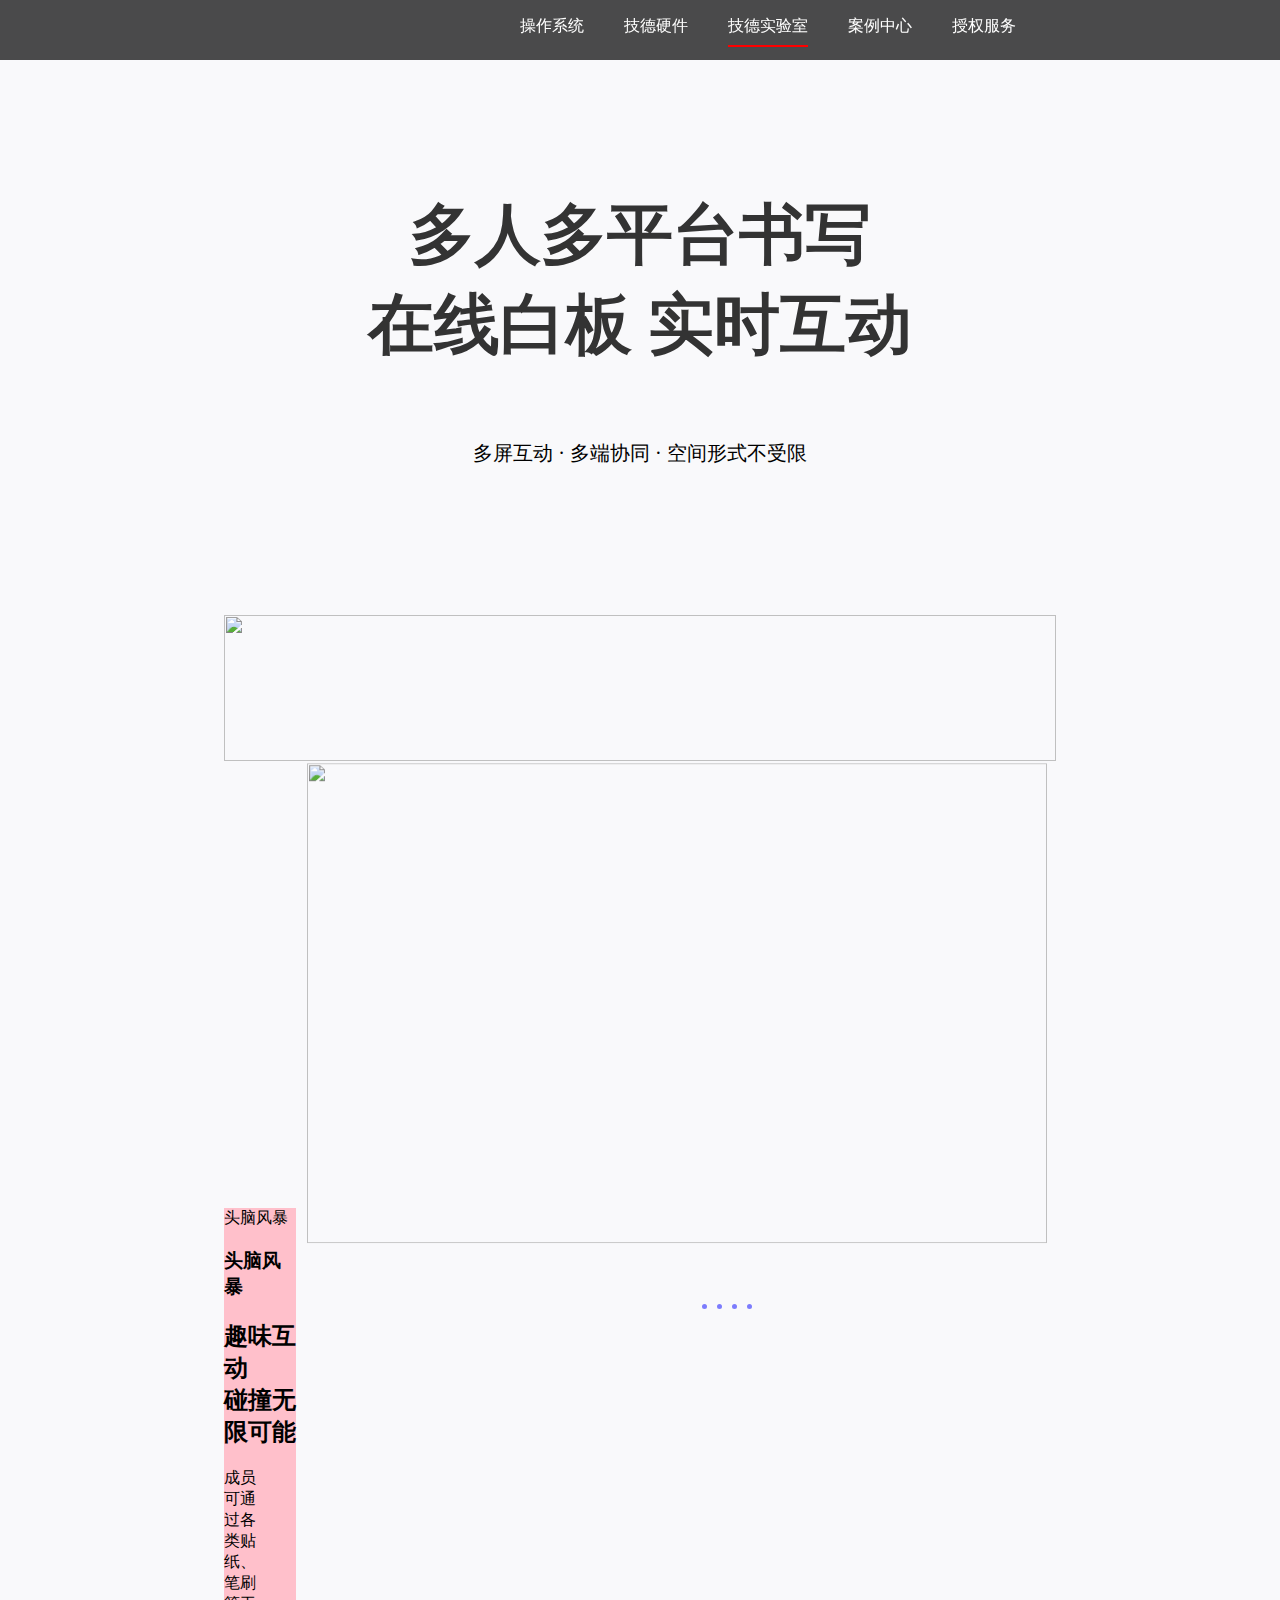
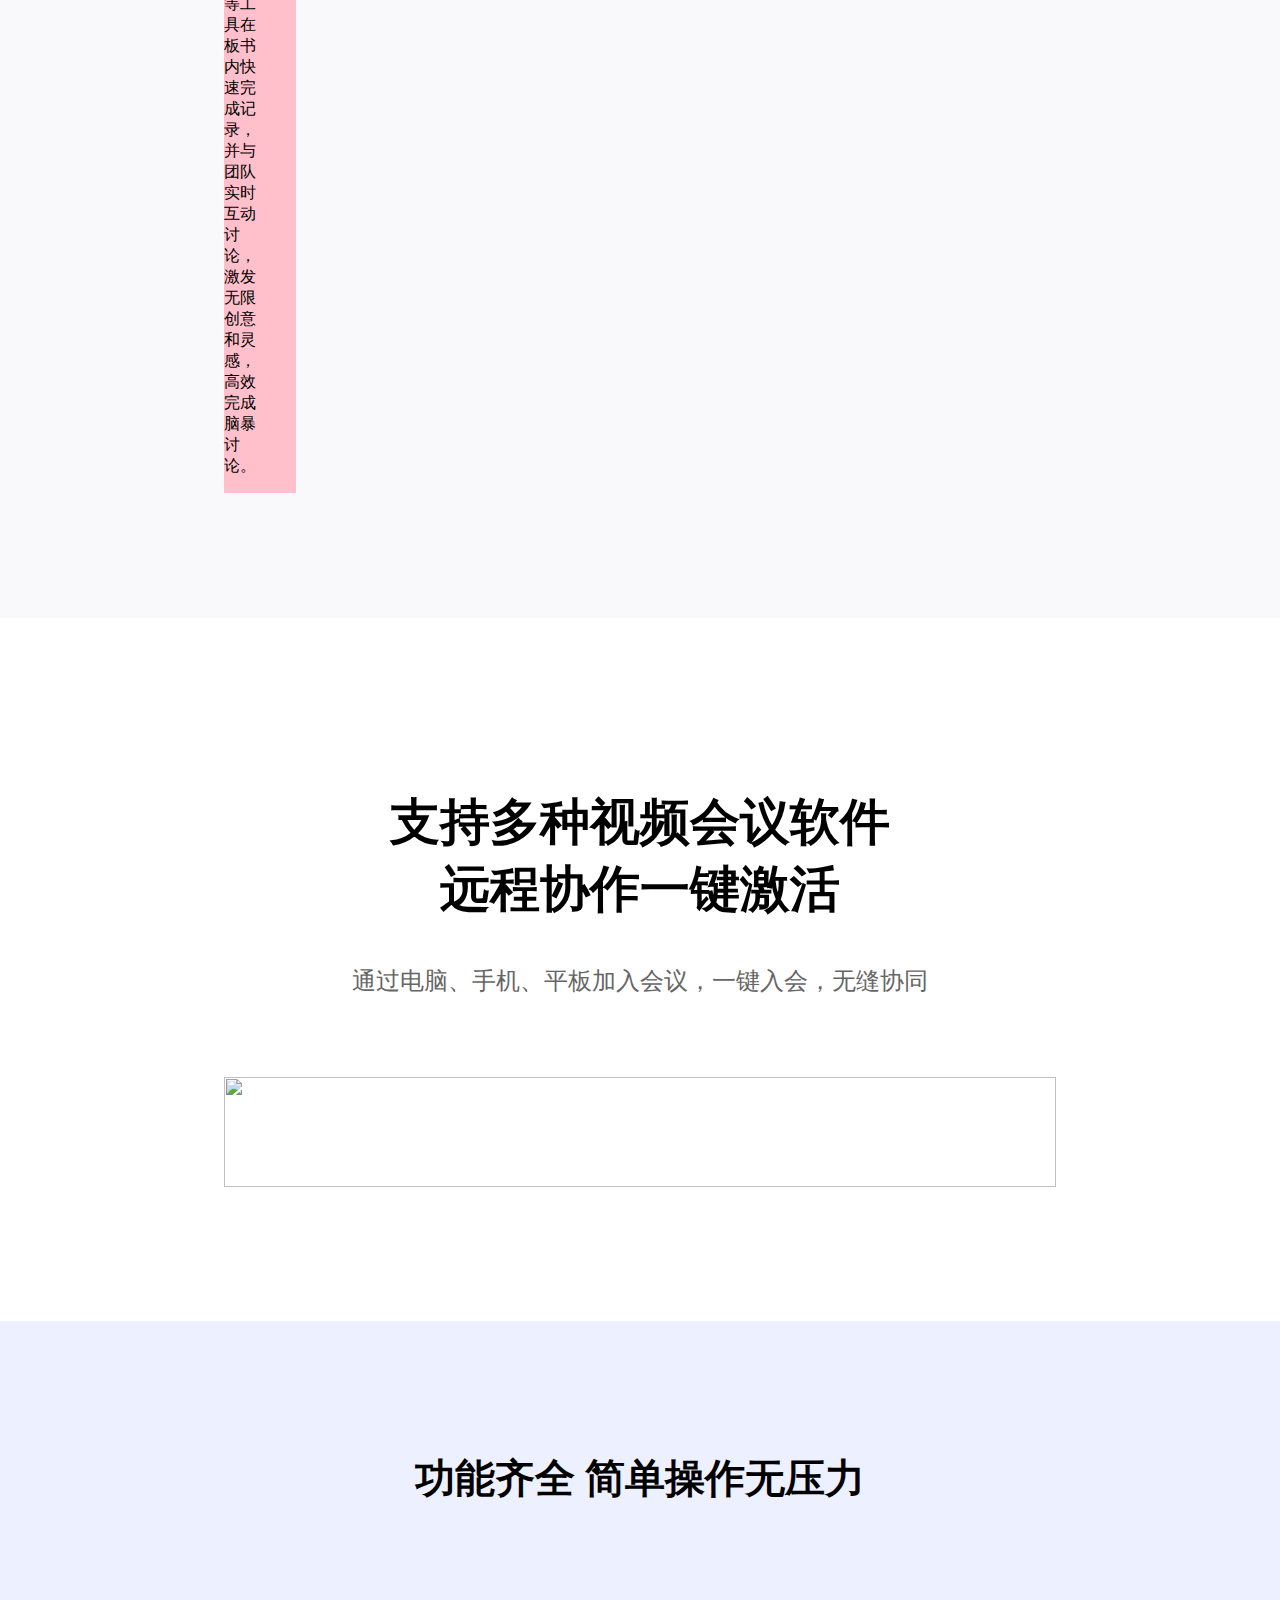
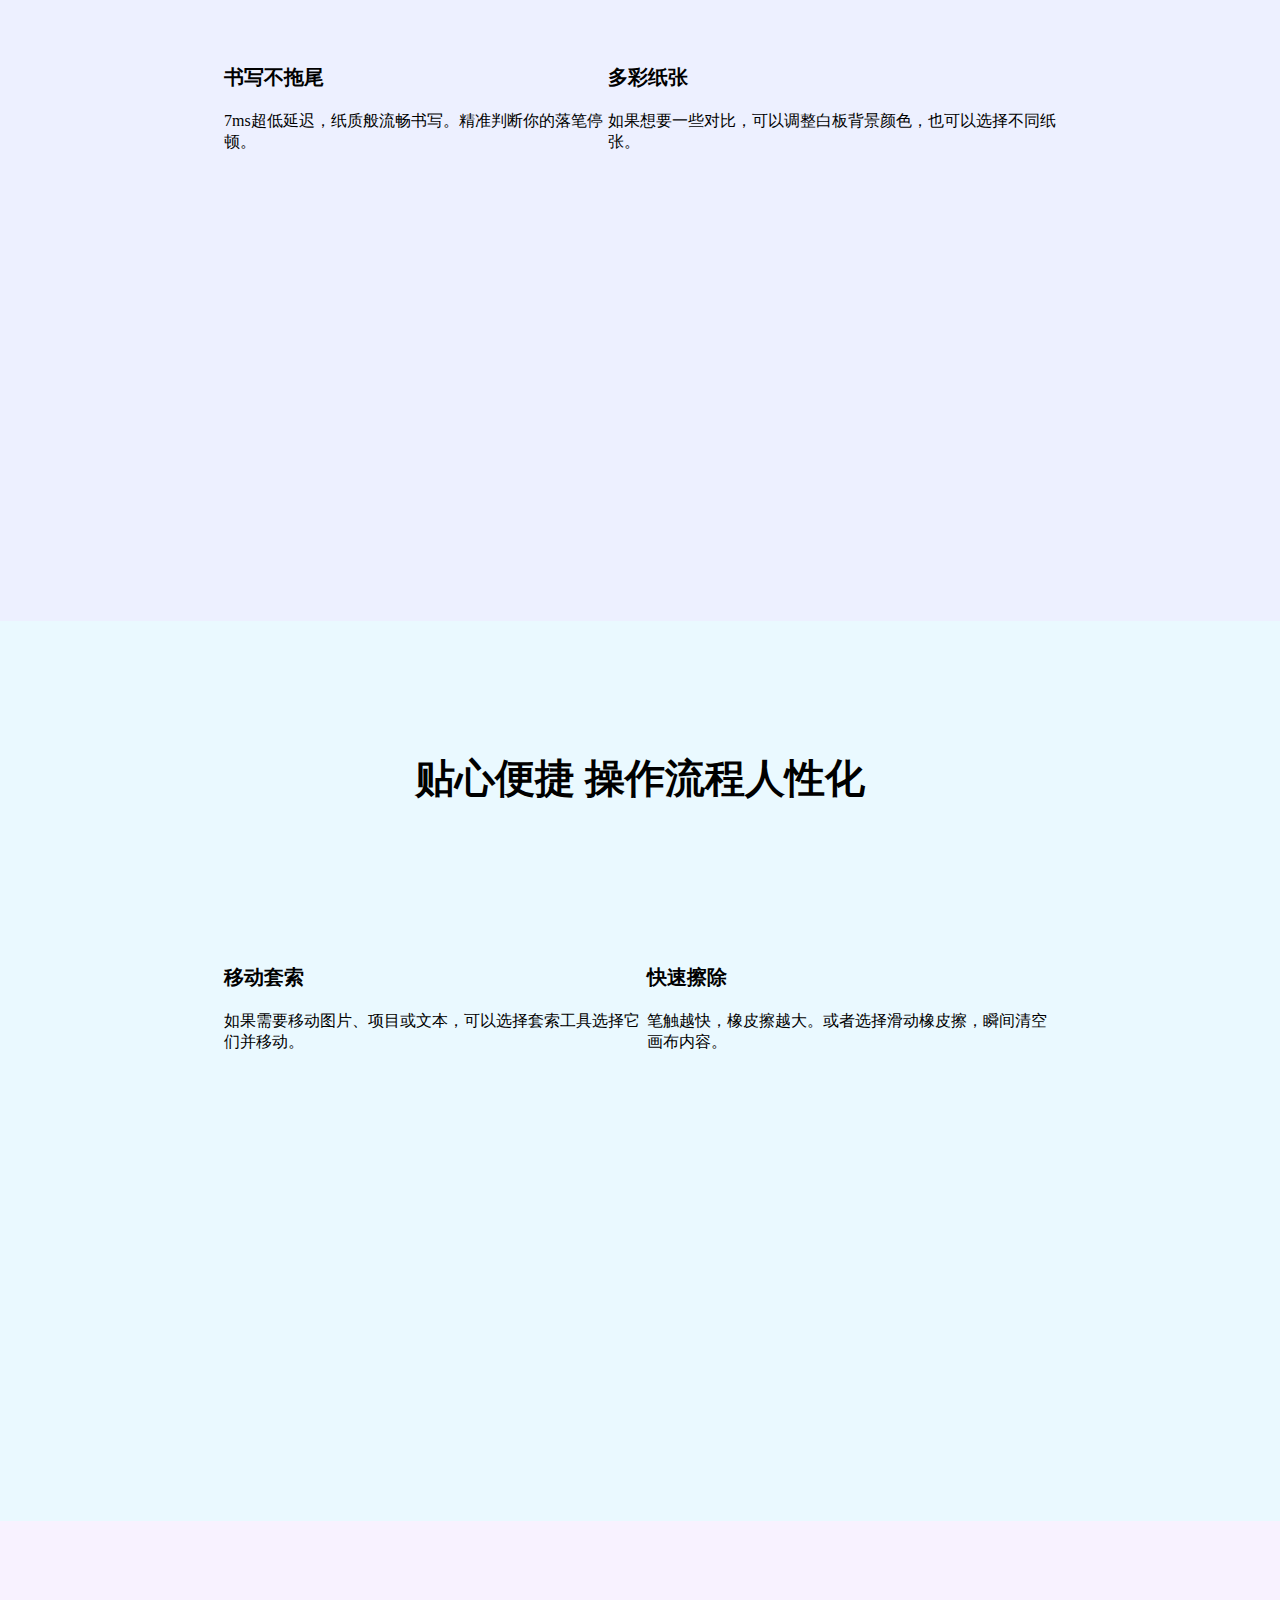
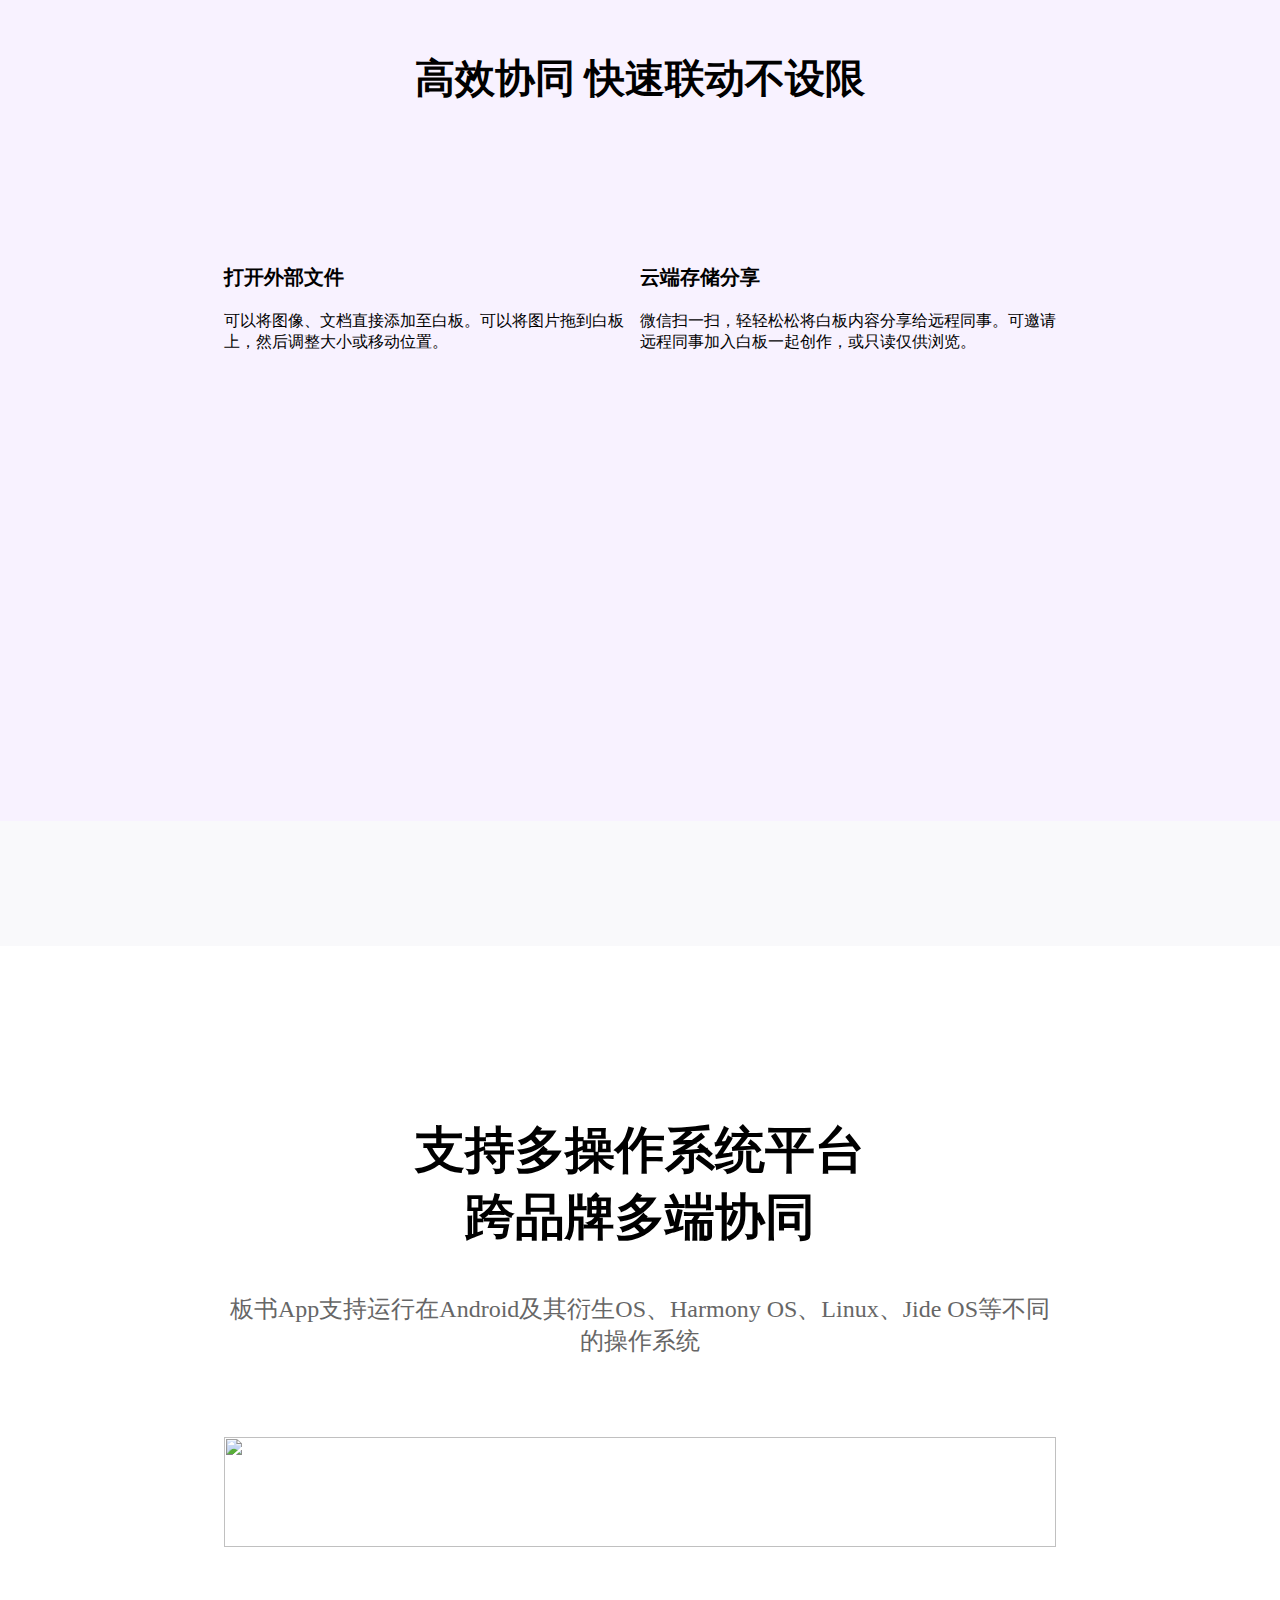
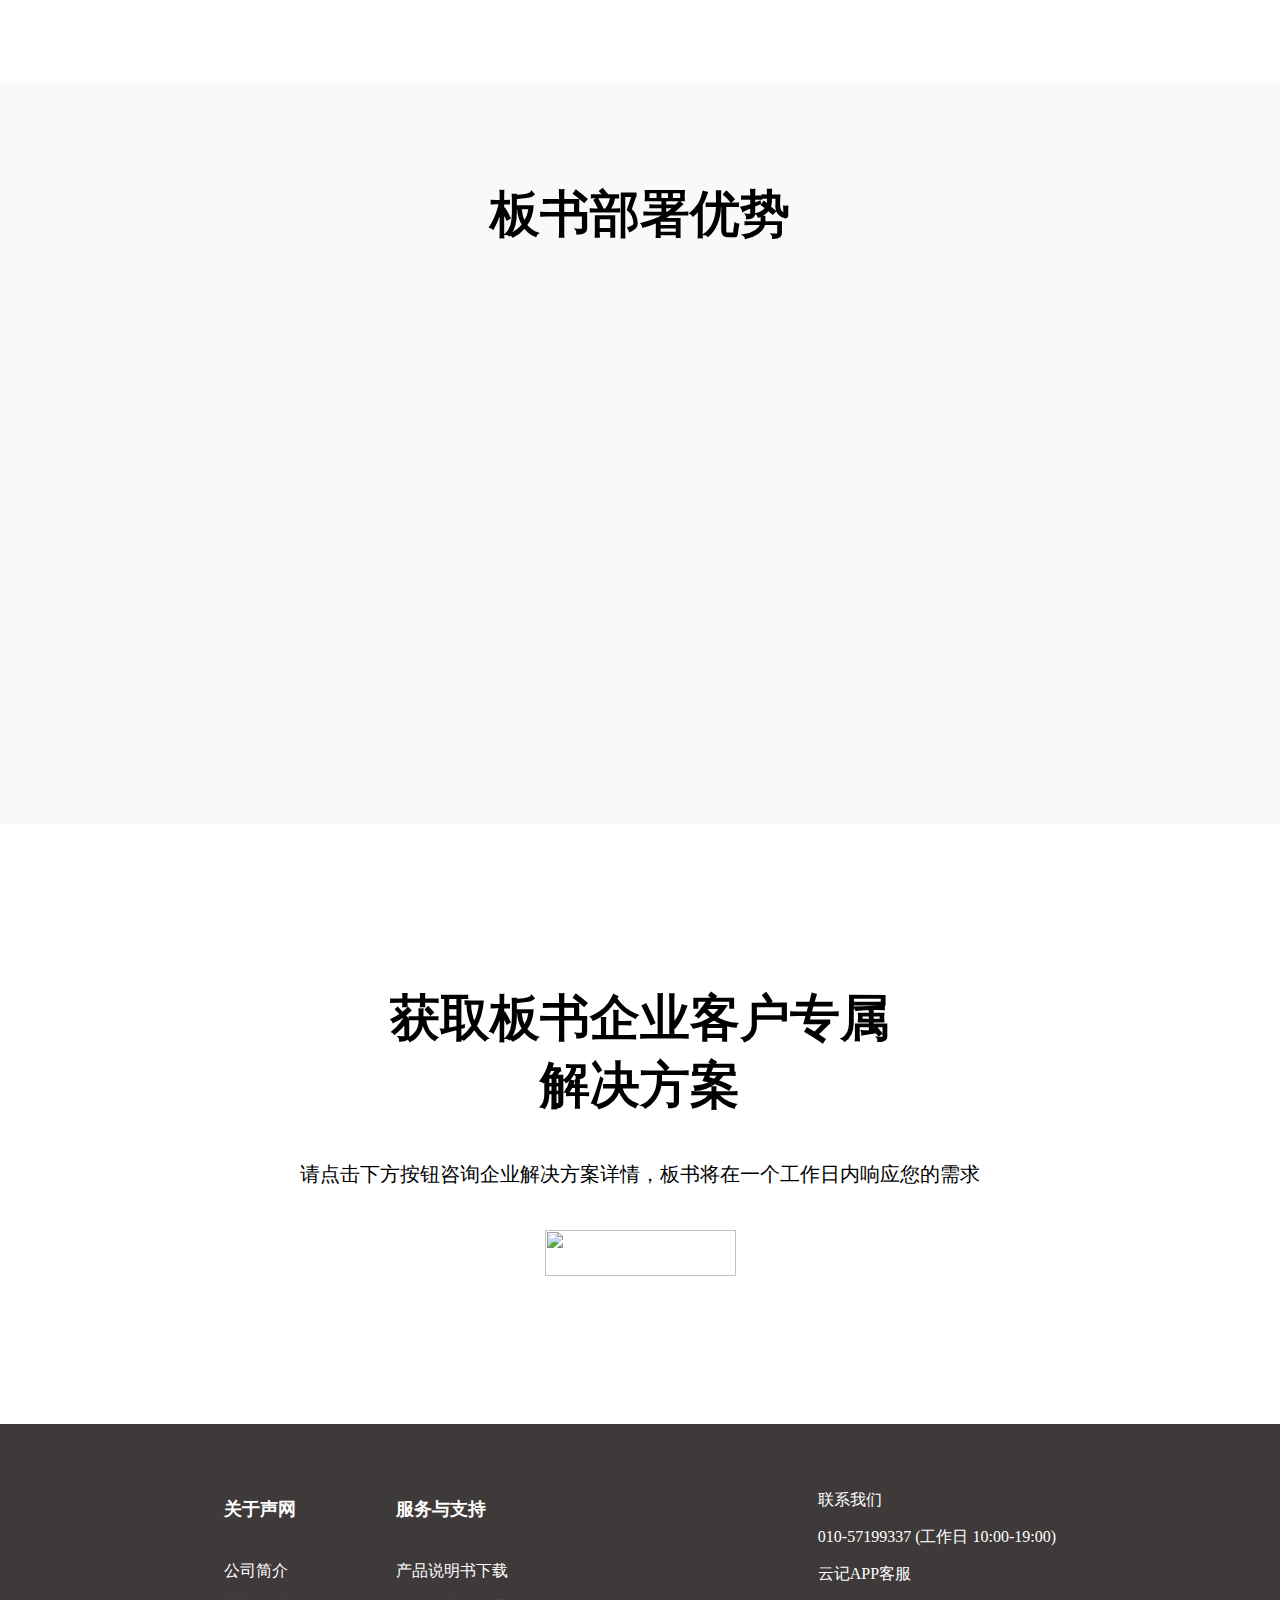
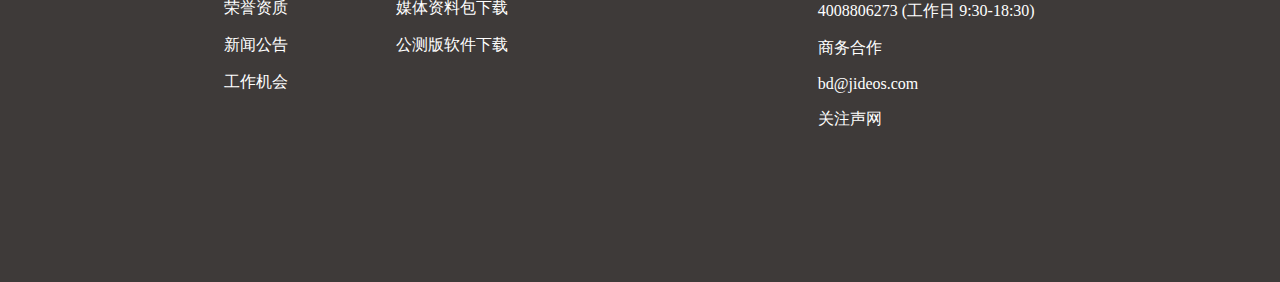
==== commit 260cac1e: "The layout is roughly complete" ====
--- a/index.html
+++ b/index.html
@@ -4,6 +4,7 @@
 <head>
     <meta charset="UTF-8">
     <meta http-equiv="x-dns-prefetch-control" content="on">
+    <meta name="viewport" content="width=device-width, initial-scale=1">
     <title>板书</title>
     <link rel="stylesheet" href="./styles/pages.css" />
 </head>
@@ -13,7 +14,7 @@
         <!-- 导航栏 -->
         <nav>
             <div class="viewBox" id="nav">
-                <img src="http://www.jide.com/images/nav_logo.png" alt="">
+                <img class="logimg" src="http://www.jide.com/images/nav_logo.png" alt="">
                 <div class="navs">
                     <p>操作系统</p>
                     <p>技德硬件</p>
@@ -61,9 +62,8 @@
             <div class="part2">
                 <!-- <h2>让协作更简单 让创意更丰富</h2> -->
                 <div class="swiper-content">
-
                     <!-- 自定义导航 -->
-                    <!-- <div class="left-swiper title">
+                    <div class="left-swiper title">
                         <div class="navs custom-pagination">
                             <div class="navs-item">
                                 <span>头脑风暴</span>
@@ -79,7 +79,7 @@
                                 </div>
                             </div>
                         </div>
-                    </div> -->
+                    </div>
 
                     <!-- 轮播图 -->
                     <div class="swiper">
@@ -254,7 +254,7 @@
                     <p>高效协同 快速联动不设限</p>
                     <div class="item">
                         <div>
-                            <img src="http://www.jide.com/images/banshu/part4_5.png" alt="">
+                            <!-- <img src="http://www.jide.com/images/banshu/part4_5.png" alt=""> -->
                             <div class="left">
                                 <p>打开外部文件</p>
                                 <p>可以将图像、文档直接添加至白板。可以将图片拖到白板上，然后调整大小或移动位置。</p>
@@ -262,7 +262,7 @@
                         </div>
                         <div>
                             <div class="left">
-                                <img src="http://www.jide.com/images/banshu/part4_6.png" alt="">
+                                <!-- <img src="http://www.jide.com/images/banshu/part4_6.png" alt=""> -->
                                 <div>
                                     <p>云端存储分享</p>
                                     <p>微信扫一扫，轻轻松松将白板内容分享给远程同事。可邀请远程同事加入白板一起创作，或只读仅供浏览。</p>
@@ -289,16 +289,21 @@
                 <div class="lazy">
                     <img src="	http://www.jide.com/images/banshu/part5_1.jpg" alt="">
                 </div>
+
+                <div class="lazy-2">
+                    <img src="http://www.jide.com/m/images/banshu/part5_1.jpg" alt="">
+                </div>
             </div>
         </div>
 
         <div class="part6">
             <div class="viewBox">
                 <h2>板书部署优势</h2>
-
-                <div class="items">
+                <div class="items-2">
                     <div class="real item1">
-                        <img src="http://www.jide.com/images/banshu/part6_1.jpg" alt="">
+                        <div class="box-img">
+                            <img class="real-img" src="http://www.jide.com/images/banshu/part6_1.jpg" alt="">
+                        </div>
                         <div>
                             <p>独享私密数据</p>
                             <p>
@@ -306,8 +311,13 @@
                             </p>
                         </div>
                     </div>
-                    <div class="real item2">
-                        <img src="http://www.jide.com/images/banshu/part6_2.jpg" alt="">
+                </div>
+
+                <div class="items-2">
+                    <div class="real item1">
+                        <div class="box-img">
+                            <img class="real-img" src="http://www.jide.com/images/banshu/part6_2.jpg" alt="">
+                        </div>
                         <div>
                             <p>多种部署方式</p>
                             <p>
@@ -315,8 +325,13 @@
                             </p>
                         </div>
                     </div>
-                    <div class="real item3">
-                        <img src="http://www.jide.com/images/banshu/part6_3.jpg" alt="">
+                </div>
+
+                <div class="items-2">
+                    <div class="real item1">
+                        <div class="box-img">
+                            <img class="real-img" src="http://www.jide.com/images/banshu/part6_3.jpg" alt="">
+                        </div>
                         <div>
                             <p>功能定制开发</p>
                             <p>
@@ -330,12 +345,14 @@
 
         <div class="part7">
             <div class="viewBox">
-                <h2>
-                    获取板书企业客户专属
-                    <br>
-                    解决方案
-                </h2>
-                <p>请点击下方按钮咨询企业解决方案详情，板书将在一个工作日内响应您的需求</p>
+                <div class="box-part7">
+                    <h2>
+                        获取板书企业客户专属
+                        <br>
+                        解决方案
+                    </h2>
+                    <p>请点击下方按钮咨询企业解决方案详情，板书将在一个工作日内响应您的需求</p>
+                </div>
 
                 <a href="https://flat.whiteboard.agora.io/" target="_blank">
                     <img src="http://www.jide.com/images/banshu/part7_1.png" alt="">
@@ -387,6 +404,35 @@
                 </div>
             </div>
         </div>
+
+        <div class="footer-2">
+            <div class="viewBox">
+                <div class="wrapper">
+                    <div class="footer-left">
+                        <div class="detail">
+                            <h4>关于声网</h4>
+
+                            <div>+</div>
+                        </div>
+                        <div class="lines"></div>
+                        <!-- <hr> -->
+                        <div class="detail">
+                            <h4>服务与支持</h4>
+
+                            <div>+</div>
+                        </div>
+                        <div class="lines"></div>
+                    </div>
+                    <div class="footer-right">
+                        <p>联系我们:010-57199337(工作日 10:00-19:00)</p>
+                        <span></span>
+                        <p>云记APP客服:4008806273:(工作日 9:30-18:30)</p>
+                        <p>商务合作:bd@jideos.com</p>
+                        <p>关注声网</p>
+                    </div>
+                </div>
+            </div>
+        </div>
     </div>
 
 
--- a/styles/pages.css
+++ b/styles/pages.css
@@ -1,7 +1,7 @@
-body{
-  background-color: #f9f9fb;
-  margin: 0;
-}
+  body{
+    background-color: #f9f9fb;
+    margin: 0;
+  }
 
 a {
   text-decoration: none; /* 去除默认的下划线 */
@@ -16,6 +16,18 @@
 
 @media (min-width:1120px) {
 
+  .footer-2{
+    display: none;
+  }
+
+  .items-2{
+    display: none;
+  }
+
+  .lazy-2{
+    display: none;
+  }
+
   .mobile{
     display: none;
   }
@@ -67,7 +79,7 @@
 
   to {
       opacity: 1;
-      transform: translateX(0);
+      transform: translateX(15%);
   }
 }
 
@@ -79,7 +91,7 @@
 
   to {
       opacity: 1;
-      transform: translateX(0);
+      transform: translateX(-10%);
   }
 }
 
@@ -130,7 +142,6 @@
 }
 
 #nav img{
-  width: 165px;
   height: 50px;
   margin-top: 5px;
 }
@@ -284,7 +295,7 @@
   box-sizing: border-box;
 }
 
-.viscosity > .viewBox img{
+.viscosity > .viewBox  img{
   width: 100%;
 }
 
@@ -485,8 +496,12 @@
   height: 480px;
 }
 
-ul li {
+ul li{
+  margin-top: 120px;
+  width: 100%;
   position: absolute;
+  left: 50%;
+  transform: translate(-50%,-120%);
   opacity: 0;
   transition: 1s;
 }
@@ -510,14 +525,14 @@
   left: 50%;
   z-index: 999;
   transform: translateX(-50%);
-  bottom: 5px;
+  margin-top: 80px;
 }
 
 .current {
   float: left;
   display: block;
-  width: 15px;
-  height: 15px;
+  width: 5px;
+  height: 5px;
   border-radius: 50%;
   background-color: blue;
   margin-right: 10px;
@@ -526,11 +541,195 @@
 
 .white {
   width: 35px;
-  height: 10px;
+  height: 5px;
   background-color: blue;
+  border-radius: 0;
 }
 
 @media (max-width: 1120px) {
+  body{
+    background-color: #fff;
+  }
+  
+  .footer-left div:first-child{
+    margin: 0;
+  }
+
+  .detail div{
+    color: #fff;
+    font-size: 24px;
+    font-weight: 700;
+  }
+
+  .detail{
+    display: flex;
+    align-items: center;
+    justify-content: space-between;
+  }
+
+  .footer-left h4{
+    margin: 20px 0;
+  }
+
+  .lines{
+    border-bottom: 2px solid #fff;
+  }
+
+  .wrapper{
+    padding: 5px 20px;
+  }
+
+  .footer{
+    display: none;
+  }
+  
+  .footer-2{
+    background-color: #3e3a39;
+  }
+
+  .footer-left{
+    display: block;
+    margin-top: 10px;
+
+  }
+
+  .part7 a img{
+    width:115px ;
+    height: 28px;
+  }
+
+  .box-part7{
+    width: 70%;
+    margin: 0 auto;
+  }
+
+  .part7 p{
+    font-size: 12px;
+  }
+
+  .part7 h2{
+    font-size: 22px;
+  }
+
+  .viewBox .items-2:nth-child(3){
+    margin: 20px 0;
+  }
+
+  .box-img{
+    margin-right: 15px;
+  }
+
+  .real-img{
+    width: 100%;
+  }
+  .real{
+    padding: 0 10px;
+    display: flex;
+    background-color: #edf3ff;
+    border-radius: 20px;
+    width: 90%;
+    margin: 0 auto;
+    align-items: center;
+  }
+
+  .items{
+    display: none;
+  }
+
+  .part7{
+    padding: 0;
+    height: 100%;
+    margin-bottom: 50px;
+
+  }
+
+  .part6{
+    padding: 0;
+    margin:0;
+  }
+
+  .part6 > .viewBox h2{
+    font-size: 22px;
+  }
+
+  .lazy{
+    display:none;
+  }
+
+  .lazy-2 img{
+    width: 80%;
+  }
+
+  .left p:first-child{
+    font-size: 12px;
+  }
+
+  .viscosity > .viewBox > p{
+    padding: 30px 0 20px 0;
+    font-size: 20px;
+  }
+
+  .lazy > img{
+    width: 80%;
+  }
+
+  .part3{
+    padding: 50px 0;
+    margin: 0;
+  }
+
+  .part3 > .viewBox h2  {
+    font-size: 20px;
+  }
+
+  .part3 > .viewBox p {
+    font-size: 16px;
+  }
+
+  .animateItem{
+    margin-top: 30px;
+  }
+  
+  .banner-img img{
+    height: 100%;
+    margin-top: 80px;
+  }
+
+  .img-download{
+    position: relative;
+  }
+
+  .img-download img{
+    height: 30px;
+    position: absolute;
+    left: 50%;
+    transform: translate(-50%);
+  }
+  .banner > p{
+    font-size: 15px;
+    margin: 20px 0;
+  }
+
+  .banner > div h2{
+    font-size: 28px;
+    margin-top: 70px;
+  }
+
+  #nav > img{
+    width: 40%;
+    height: 45px;
+    margin-top: -7px;
+  }
+
+  .box{
+    width: 100%;
+    height:10px;
+  }
+
+  .box img{
+    width: 100%;
+    height: 100%;
+  }
 
   .viscosity1{
     height: 100%;
@@ -541,6 +740,10 @@
     height: 100%;
   }
 
+  .item > img{
+    width: 100%;
+  }
+
   .pc{
     display: none;
   }
@@ -553,40 +756,17 @@
     height: 100%;
   }
 
-  @keyframes movefromleft {
-    from {
-        opacity: 0;
-        transform: translateX(-150px);
-    }
-  
-    to {
-        opacity: 1;
-        transform: translateX(35%);
-    }
-  }
-  
-  @keyframes movefromlefts {
-    from {
-        opacity: 0;
-        transform: translateX(150px);
-    }
-  
-    to {
-        opacity: 1;
-        transform: translateX(-150%);
-    }
-  }
   .viewBox{
     width: 100%;
     margin: 0 auto;
-    /* padding: 0 20px; */
   }
   
   nav{
+    position: static;
+    top: 0;
     width: 100%;
-    height: 59px;
+    height: 50px;
     background-color: rgba(0,0,0,0.7);
-    padding: 0 20px;
   }
 
   .navs{
@@ -604,4 +784,4 @@
   .swiper-content{
     display: block;
   }
-}+} 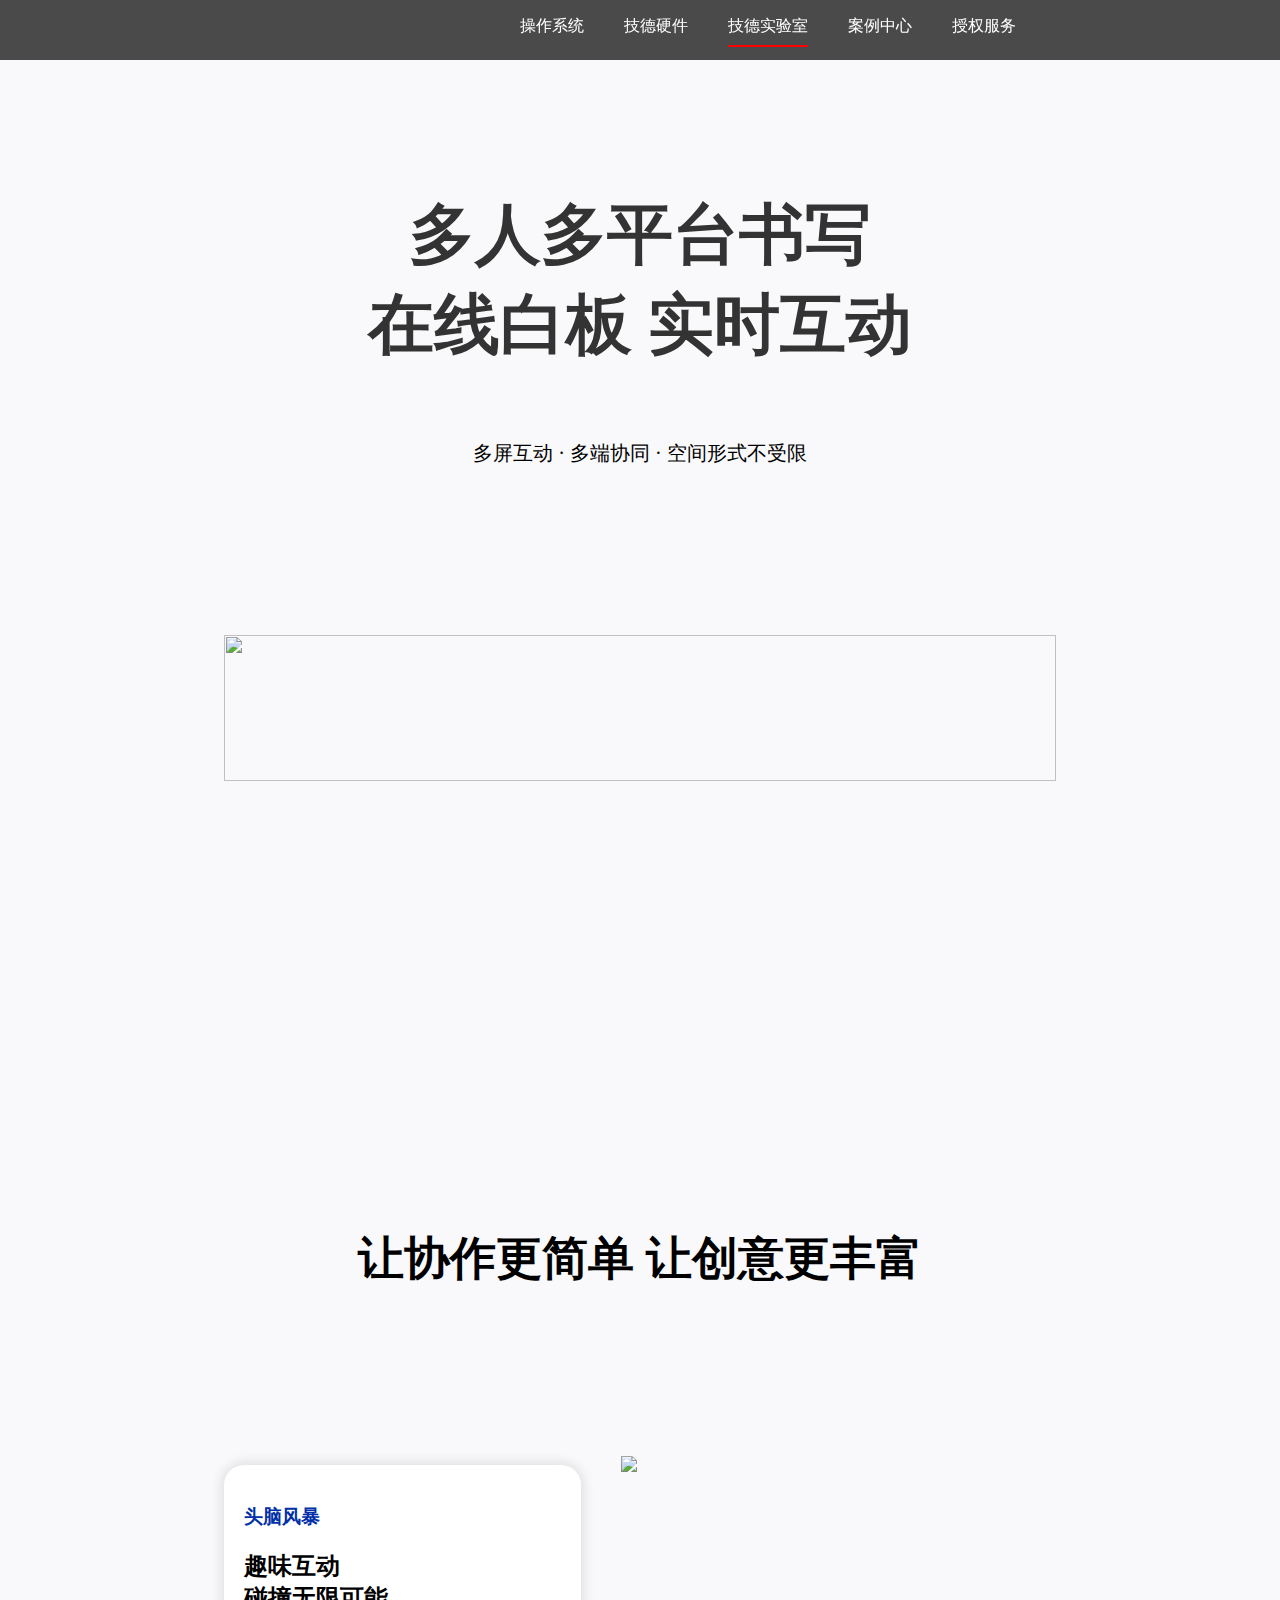
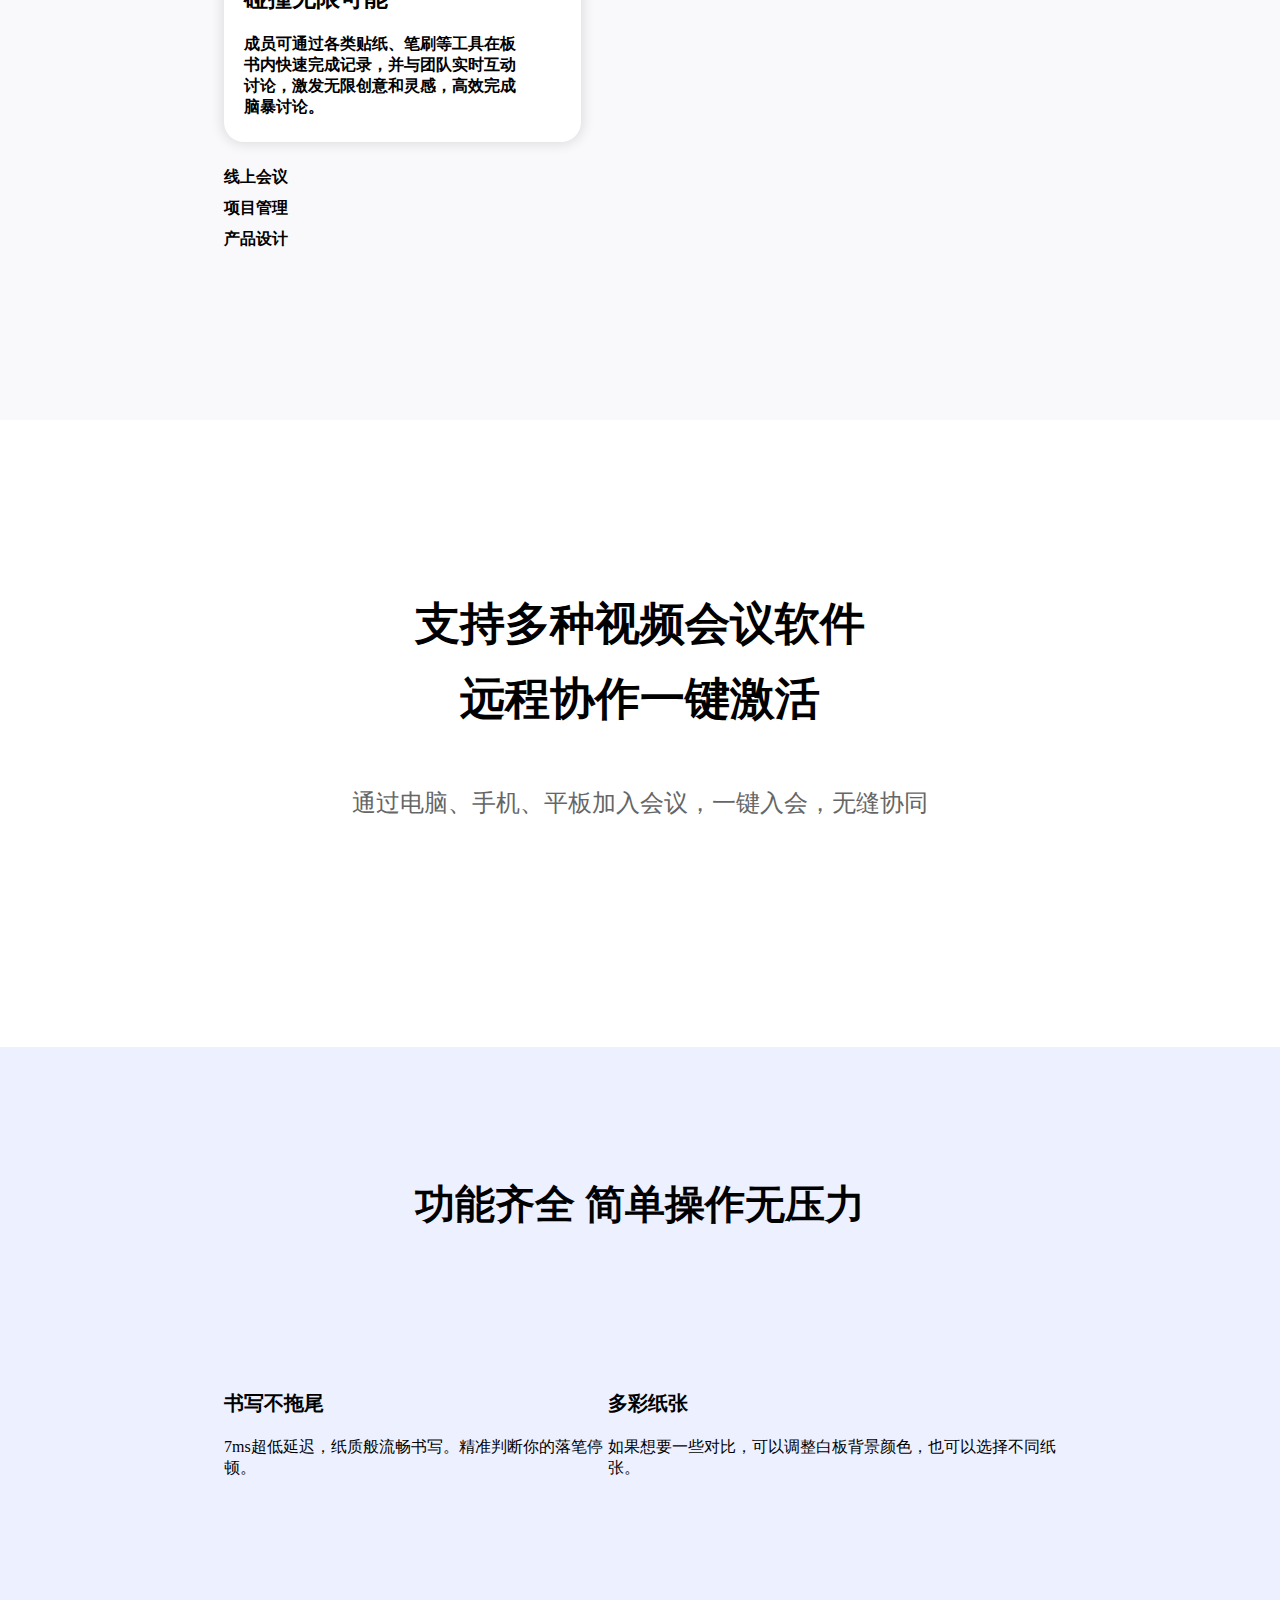
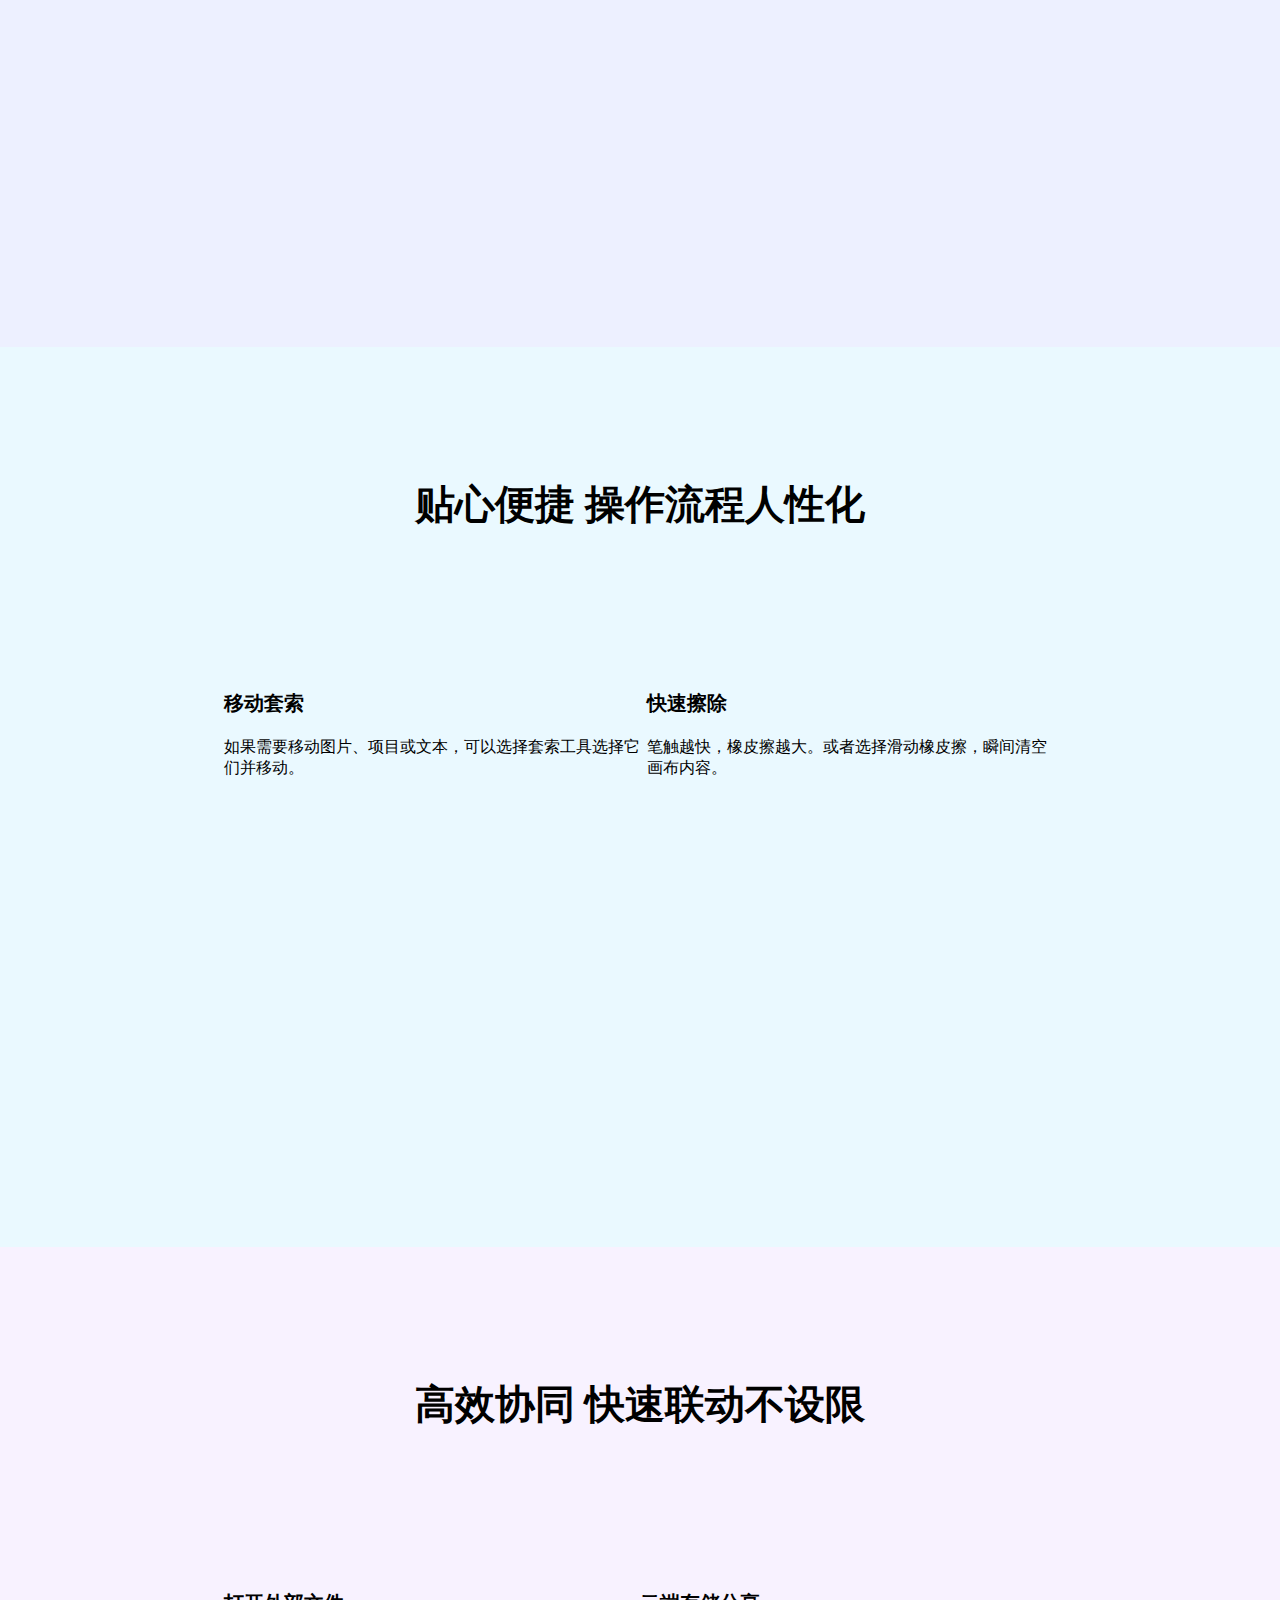
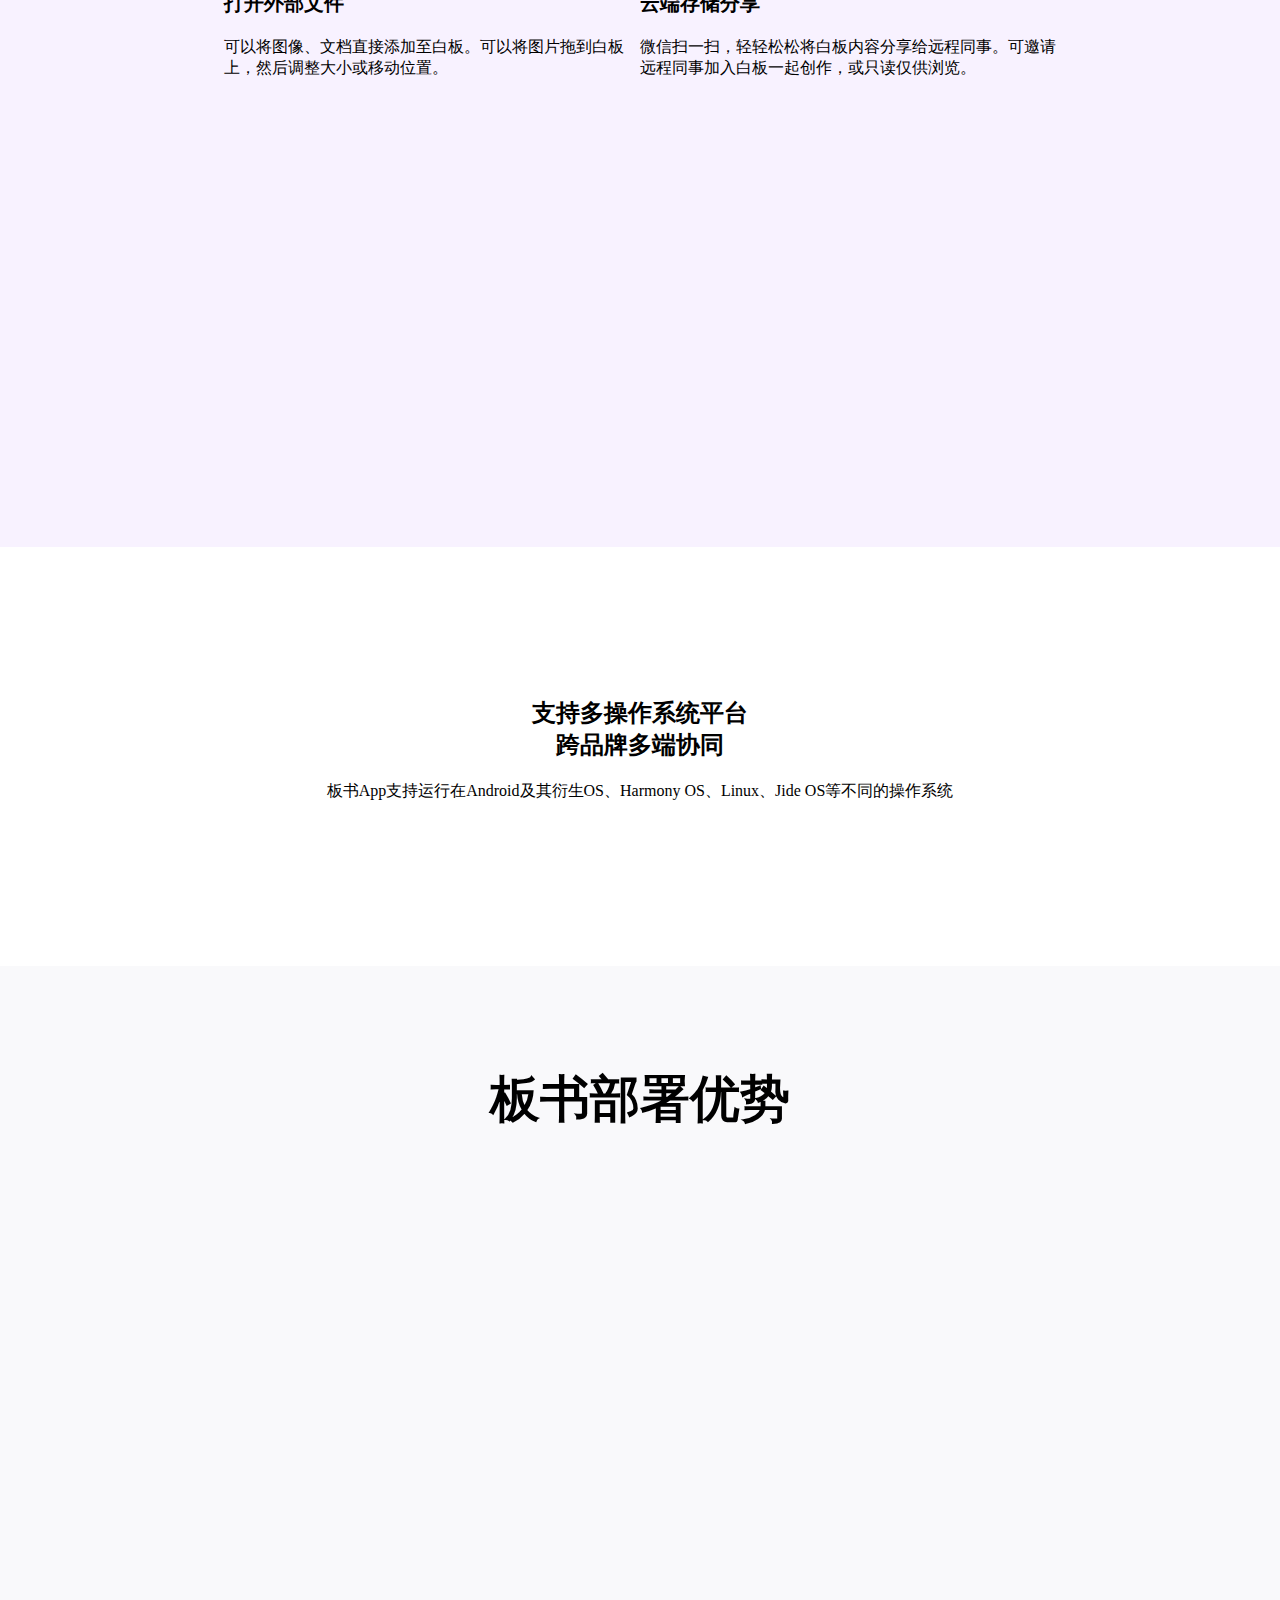
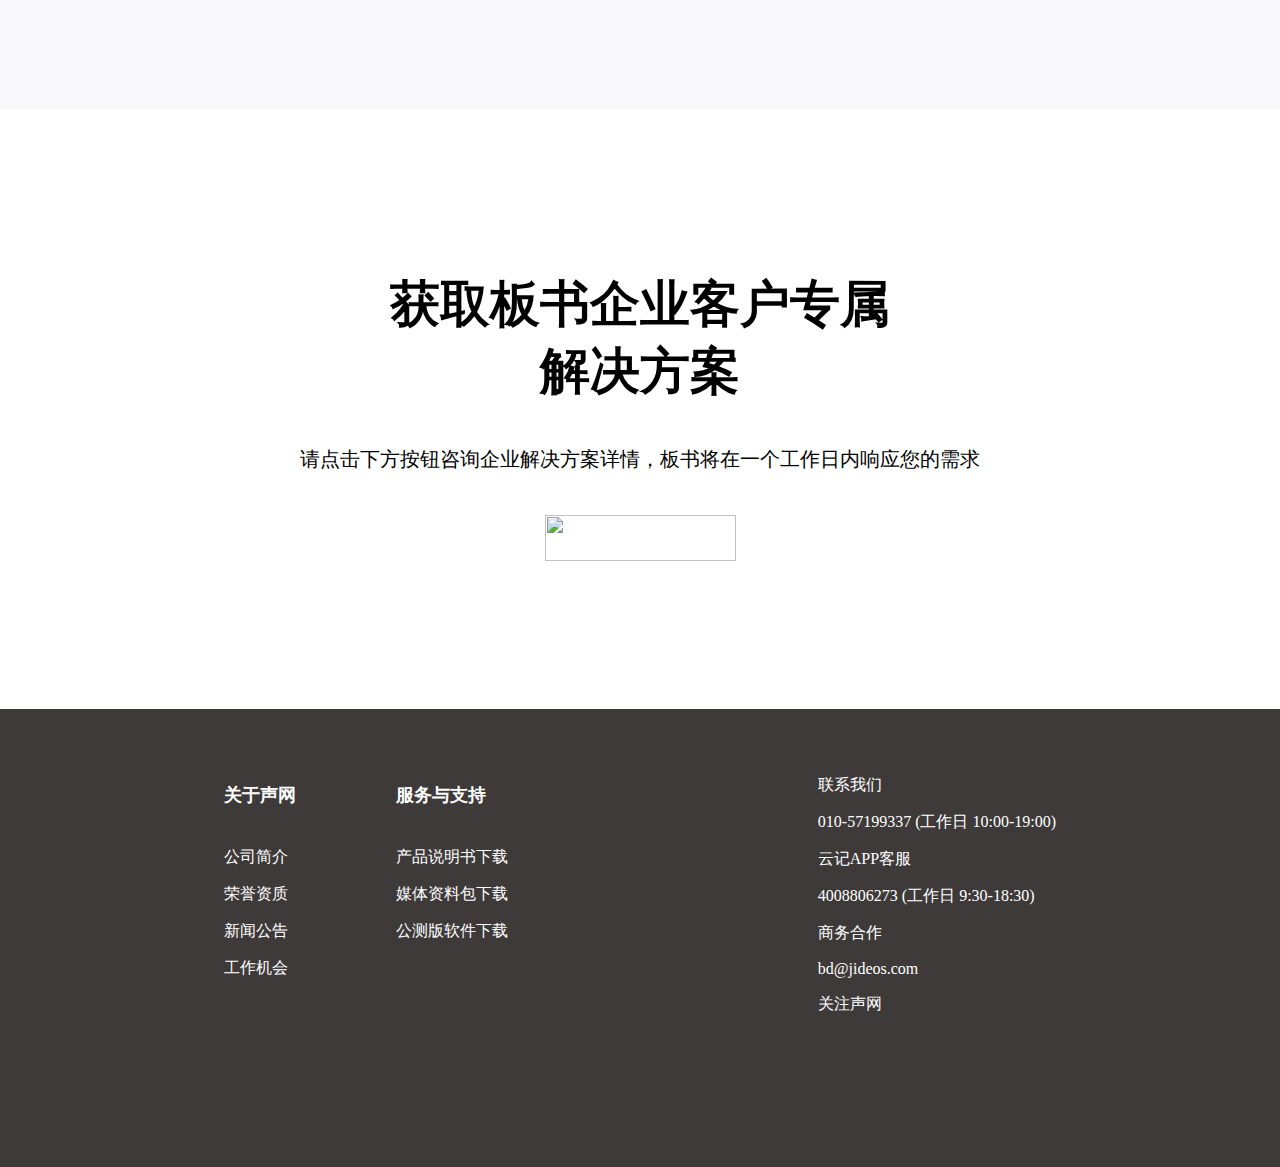
==== commit e31771b9: "Complete the rotation chart" ====
--- a/index.html
+++ b/index.html
@@ -7,6 +7,7 @@
     <meta name="viewport" content="width=device-width, initial-scale=1">
     <title>板书</title>
     <link rel="stylesheet" href="./styles/pages.css" />
+    <link rel="shortcut icon" type="image/ico" href="http://www.jide.com/favicon.ico" />
 </head>
 
 <body>
@@ -41,7 +42,7 @@
                 <p>多屏互动 · 多端协同 · 空间形式不受限</p>
 
                 <div class="img-download">
-                    <img src="	http://www.jide.com/images/banshu/download.png" alt="">
+                    <img src="http://www.jide.com/images/banshu/download.png" alt="">
                 </div>
             </div>
 
@@ -59,74 +60,168 @@
                 </div>
             </div>
 
-            <div class="part2">
-                <!-- <h2>让协作更简单 让创意更丰富</h2> -->
-                <div class="swiper-content">
-                    <!-- 自定义导航 -->
-                    <div class="left-swiper title">
-                        <div class="navs custom-pagination">
-                            <div class="navs-item">
-                                <span>头脑风暴</span>
-                                <div class="real">
-                                    <div class="timer"></div>
-                                    <h3>头脑风暴</h3>
-                                    <h2>
-                                        趣味互动<br />
-                                        碰撞无限可能
-                                    </h2>
-
-                                    <p>成员可通过各类贴纸、笔刷等工具在板书内快速完成记录，并与团队实时互动讨论，激发无限创意和灵感，高效完成脑暴讨论。</p>
-                                </div>
-                            </div>
-                        </div>
-                    </div>
-
-                    <!-- 轮播图 -->
-                    <div class="swiper">
-                        <div class="box">
-                            <ul class="swiper-wrapper">
-                                <li class="swiper-slide">
-                                    <img src="http://www.jide.com/images/banshu/part2_1.png">
-                                </li>
-                                <li class="swiper-slide">
-                                    <img src="http://www.jide.com/images/banshu/part2_2.png">
-                                </li>
-                                <li class="swiper-slide">
-                                    <img src="http://www.jide.com/images/banshu/part2_3.png">
-                                </li>
-                                <li class="swiper-slide">
-                                    <img src="http://www.jide.com/images/banshu/part2_4.png">
-                                </li>
-                            </ul>
-
-                            <span class="right-1"> &gt; </span>
-                            <span class="left-2"> &lt; </span>
-
-                            <ol></ol>
-                        </div>
-                    </div>
-                </div>
-            </div>
+            <div class="pc">
+                <div class="part2">
+                    <h2>让协作更简单 让创意更丰富</h2>
+                    <div class="swiper-content">
+                        <!-- 自定义导航 -->
+                        <div class="left-swiper title">
+                            <div class="custom-pagination">
+                                <div class="navs-item">
+                                    <span class="none">头脑风暴</span>
+                                    <div class="real active-2">
+                                        <h3>头脑风暴</h3>
+                                        <h2>
+                                            趣味互动<br />
+                                            碰撞无限可能
+                                        </h2>
+
+                                        <p>成员可通过各类贴纸、笔刷等工具在板书内快速完成记录，并与团队实时互动讨论，激发无限创意和灵感，高效完成脑暴讨论。</p>
+                                    </div>
+                                </div>
+
+                                <div class="navs-item">
+                                    <span>线上会议</span>
+                                    <div class="real none">
+                                        <h3>线上会议</h3>
+                                        <h2>
+                                            趣味互动<br />
+                                            碰撞无限可能
+                                        </h2>
+
+                                        <p>成员可通过各类贴纸、笔刷等工具在板书内快速完成记录，并与团队实时互动讨论，激发无限创意和灵感，高效完成脑暴讨论。</p>
+                                    </div>
+                                </div>
+
+                                <div class="navs-item">
+                                    <span>项目管理</span>
+                                    <div class="real none">
+                                        <h3>项目管理</h3>
+                                        <h2>
+                                            趣味互动<br />
+                                            碰撞无限可能
+                                        </h2>
+
+                                        <p>成员可通过各类贴纸、笔刷等工具在板书内快速完成记录，并与团队实时互动讨论，激发无限创意和灵感，高效完成脑暴讨论。</p>
+                                    </div>
+                                </div>
+
+                                <div class="navs-item">
+                                    <span>产品设计</span>
+                                    <div class="real none">
+                                        <h3>头脑风暴</h3>
+                                        <h2>
+                                            趣味互动<br />
+                                            碰撞无限可能
+                                        </h2>
+
+                                        <p>成员可通过各类贴纸、笔刷等工具在板书内快速完成记录，并与团队实时互动讨论，激发无限创意和灵感，高效完成脑暴讨论。</p>
+                                    </div>
+                                </div>
+                            </div>
+                        </div>
+
+                        <!-- 轮播图 -->
+                        <div class="swiper">
+                            <div class="box">
+                                <ul class="swiper-wrapper">
+                                    <li class="swiper-slide">
+                                        <img src="http://www.jide.com/images/banshu/part2_1.png">
+                                    </li>
+                                    <li class="swiper-slide">
+                                        <img src="http://www.jide.com/images/banshu/part2_2.png">
+                                    </li>
+                                    <li class="swiper-slide">
+                                        <img src="http://www.jide.com/images/banshu/part2_3.png">
+                                    </li>
+                                    <li class="swiper-slide">
+                                        <img src="http://www.jide.com/images/banshu/part2_4.png">
+                                    </li>
+                                </ul>
+                                <!-- 按钮 -->
+                                <span class="right-1"> &gt; </span>
+                                <span class="left-2"> &lt; </span>
+
+                                <ol></ol>
+                            </div>
+                        </div>
+                    </div>
+                </div>
+            </div>
+
+            <!-- <div class="mobile">
+                <div class="part2">
+                    <h2>让协作更简单 让创意更丰富</h2>
+                    <div class="swiper-content">
+                        <div class="left-swiper title">
+                            <div class="custom-pagination">
+                                <div class="navs-item">
+                                    <span>头脑风暴</span>
+                                    <div class="real">
+                                        <div class="timer"></div>
+                                        <h3>头脑风暴</h3>
+                                        <h2>
+                                            趣味互动<br />
+                                            碰撞无限可能
+                                        </h2>
+
+                                        <p>成员可通过各类贴纸、笔刷等工具在板书内快速完成记录，并与团队实时互动讨论，激发无限创意和灵感，高效完成脑暴讨论。</p>
+                                    </div>
+                                </div>
+                            </div>
+                        </div>
+
+                        <div class="swiper">
+                            <div class="box">
+                                <ul class="swiper-wrapper">
+                                    <li class="swiper-slide">
+                                        <img src="http://www.jide.com/images/banshu/part2_1.png">
+                                    </li>
+                                    <li class="swiper-slide">
+                                        <img src="http://www.jide.com/images/banshu/part2_2.png">
+                                    </li>
+                                    <li class="swiper-slide">
+                                        <img src="http://www.jide.com/images/banshu/part2_3.png">
+                                    </li>
+                                    <li class="swiper-slide">
+                                        <img src="http://www.jide.com/images/banshu/part2_4.png">
+                                    </li>
+                                </ul>
+                                <span class="right-1"> &gt; </span>
+                                <span class="left-2"> &lt; </span>
+
+                                <ol></ol>
+                            </div>
+                        </div>
+                    </div>
+                </div>
+            </div> -->
         </div>
 
         <div class="part3">
-            <div class="viewBox">
-                <div>
-                    <h2>
-                        支持多种视频会议软件<br>
-                        远程协作一键激活
-                    </h2>
-                    <p>
-                        通过电脑、手机、平板加入会议，一键入会，无缝协同
-                    </p>
-                </div>
-
-                <div class="lazy">
-                    <img class="lazy-1" src="http://www.jide.com/images/banshu/part3_1.png" alt="">
-
-                    <img class="lazy-2" src="http://www.jide.com/m/images/banshu/part3_1.png" alt="">
-                </div>
-
+            <div>
+                <div class="viewBox">
+                    <div>
+                        <h2>
+                            支持多种视频会议软件<br>
+                            远程协作一键激活
+                        </h2>
+                        <p>
+                            通过电脑、手机、平板加入会议，一键入会，无缝协同
+                        </p>
+                    </div>
+
+                    <div class="lazy">
+                        <div class="pc-img">
+                            <img src="http://www.jide.com/images/banshu/part3_1.png" alt="">
+                        </div>
+
+                        <div class="mobile-img">
+                            <img src="http://www.jide.com/m/images/banshu/part3_1.png" alt="">
+                        </div>
+                    </div>
+
+                </div>
             </div>
         </div>
 
@@ -251,21 +346,21 @@
                 </div>
 
                 <div class="viewBox">
-                    <p>高效协同 快速联动不设限</p>
-                    <div class="item">
-                        <div>
-                            <!-- <img src="http://www.jide.com/images/banshu/part4_5.png" alt=""> -->
-                            <div class="left">
-                                <p>打开外部文件</p>
-                                <p>可以将图像、文档直接添加至白板。可以将图片拖到白板上，然后调整大小或移动位置。</p>
-                            </div>
-                        </div>
-                        <div>
-                            <div class="left">
-                                <!-- <img src="http://www.jide.com/images/banshu/part4_6.png" alt=""> -->
-                                <div>
-                                    <p>云端存储分享</p>
-                                    <p>微信扫一扫，轻轻松松将白板内容分享给远程同事。可邀请远程同事加入白板一起创作，或只读仅供浏览。</p>
+                    <p>贴心便捷 操作流程人性化</p>
+                    <div class="clearfix">
+                        <div>
+                            <img src="http://www.jide.com/m/images/banshu/part4_5.png" alt="">
+                            <div class="left">
+                                <p>移动套索</p>
+                                <p>如果需要移动图片、项目或文本，可以选择套索工具选择它们并移动。</p>
+                            </div>
+                        </div>
+                        <div>
+                            <div>
+                                <img src="http://www.jide.com/m/images/banshu/part4_6.png" alt="">
+                                <div class="left">
+                                    <p>快速擦除</p>
+                                    <p>笔触越快，橡皮擦越大。或者选择滑动橡皮擦，瞬间清空画布内容。</p>
                                 </div>
                             </div>
                         </div>
@@ -286,11 +381,11 @@
                     </p>
                 </div>
 
-                <div class="lazy">
+                <div class="pc-img">
                     <img src="	http://www.jide.com/images/banshu/part5_1.jpg" alt="">
                 </div>
 
-                <div class="lazy-2">
+                <div class="mobile-img-2 none">
                     <img src="http://www.jide.com/m/images/banshu/part5_1.jpg" alt="">
                 </div>
             </div>
--- a/styles/pages.css
+++ b/styles/pages.css
@@ -16,6 +16,59 @@
 
 @media (min-width:1120px) {
 
+  @keyframes animate{
+    from {
+   	  height: 0px;
+    	top : 400px;
+    }
+}
+
+.clearfix img{
+  width: 100%;
+}
+
+.part3 > div > .viewBox > div > h2{
+  font-size: 45px;
+  line-height: 75px;
+  margin-bottom: 50px;
+  animation: lazys 1.5s;
+  animation-fill-mode: forwards;
+}
+
+  .active-2{
+    width: 357px;
+    height: 277px;
+    background-color: #fff;
+    border-radius: 20px;
+    padding: 20px 50px 20px 20px;
+    margin: 25px 0;
+    box-shadow:0 0 12px 3px rgba(0, 0, 0, 0.1);
+    box-sizing: border-box;
+    animation: animate  .8s;
+    overflow: hidden;
+  }
+
+  .navs-item{
+    margin: 10px 0;
+    font-weight: 700;
+  }
+
+  .navs-item span{
+    cursor: pointer;
+  }
+
+  .real h3{
+    color: #002fa7;
+  }
+
+  .none{
+    display: none;
+  }
+
+  ol{
+    display: none;
+  }
+
   .footer-2{
     display: none;
   }
@@ -24,7 +77,11 @@
     display: none;
   }
 
-  .lazy-2{
+  .lazy-3{
+    display: none;
+  }
+
+  .mobile-img{
     display: none;
   }
 
@@ -32,13 +89,13 @@
     display: none;
   }
 
-.nav-open{
-  display: none;
-}
-
-.lazy-2{
-  display: none;
-}
+  .nav-open{
+    display: none;
+  }
+
+  .lazy-1 img{
+    width: 100%;
+  }
 
 @keyframes movefromleft {
   from {
@@ -48,7 +105,7 @@
 
   to {
       opacity: 1;
-      transform: translateX(35%);
+      transform: translateX(0);
   }
 }
 
@@ -60,7 +117,7 @@
 
   to {
       opacity: 1;
-      transform: translateX(-150%);
+      transform: translateX(0);
   }
 }
 }
@@ -69,30 +126,6 @@
 .active{
   border-bottom: 2px solid red;
   padding-bottom: 8px;
-}
-
-@keyframes movefromleft {
-  from {
-      opacity: 0;
-      transform: translateX(-150px);
-  }
-
-  to {
-      opacity: 1;
-      transform: translateX(15%);
-  }
-}
-
-@keyframes movefromlefts {
-  from {
-      opacity: 0;
-      transform: translateX(150px);
-  }
-
-  to {
-      opacity: 1;
-      transform: translateX(-10%);
-  }
 }
 
 @keyframes lazys {
@@ -172,7 +205,7 @@
 
 .banner > p{
   font-size: 20px;
-  margin-top: 70px;
+  margin: 70px 0 40px 0;
   text-align: center;
 }
 
@@ -198,6 +231,7 @@
 .animateItem{
   margin-top: 200px;
   position: relative;
+  width: 1200px;
 }
 
 #img-left{
@@ -216,6 +250,7 @@
 
 .part2{
   margin-top: 225px;
+  padding-bottom:160px;
 }
 
 .real p {
@@ -223,25 +258,20 @@
 }
 
 .part3{
-  margin-top: 125px;
-  width: 100%;
   background-color: #fff;
   text-align: center;
   padding: 130px 0 ;
-  box-sizing: border-box;
-}
-
-.part3 > .viewBox  h2{
-  font-size: 50px;
-}
-
-.part3 > .viewBox  h2{
+}
+
+.part3 img{
+  width: 100%;
   animation: lazys 1.5s;
+  animation-delay: 0.1s;
   animation-fill-mode: forwards;
 }
 
 
-.part3 > .viewBox  p{
+.part3 > div > .viewBox  p{
   font-size: 24px;
   color: #666;
   animation: lazys 1.5s;
@@ -253,7 +283,7 @@
   margin-top:80px;
 }
 
-.lazy > img{
+.pc-imgx  > img{
   width: 100%;
   height: 110px;
   animation: lazys 1.5s;
@@ -264,26 +294,25 @@
 .viscosity1{
   width: 100%;
   height: 900px;
-  background-color: #edf0ff;
   position: sticky;
 	top:0;
+  background-color: #edf0ff;
 }
 
 .viscosity2{
   width: 100%;
   height: 900px;
-  background-color: #eaf9ff;
   position: sticky;
 	top:0;
+  background-color: #eaf9ff;
 }
 
 .viscosity3{
   width: 100%;
   height: 900px;
-  background-color: #f8f2ff;
   position: sticky;
 	top:0;
-  left: 0;
+  background-color: #f8f2ff;
 }
 
 .viscosity > .viewBox > p {
@@ -464,44 +493,18 @@
   color: #fff;
 }
 
-.left-swiper{
-  width: 375px;
-  height: 100%;
-  background-color: pink;
-}
-
 .part2 > h2 {
   text-align: center;
-  font-size: 50px;
-  margin-bottom: 95px;
+  font-size: 46px;
+  margin-bottom: 150px;
 }
 
 .swiper-content{
   display:flex;
 }
 
-.swiper{
-  position: relative;
-  left: 50%;
-  transform: translateX(-50%);
-}
-
-.box {
-  width: 810px;
-  height: 540px;
-}
-
-.box img {
-  width: 740px;
-  height: 480px;
-}
-
 ul li{
-  margin-top: 120px;
-  width: 100%;
   position: absolute;
-  left: 50%;
-  transform: translate(-50%,-120%);
   opacity: 0;
   transition: 1s;
 }
@@ -518,14 +521,6 @@
 .left-2 {
   left: 0px;
   display: none;
-}
-
-ol {
-  position: absolute;
-  left: 50%;
-  z-index: 999;
-  transform: translateX(-50%);
-  margin-top: 80px;
 }
 
 .current {
@@ -551,6 +546,91 @@
     background-color: #fff;
   }
   
+  .viscosity1,.viscosity2,.viscosity3{
+    background-color: rgba(0,0,0,0);
+  }
+
+  @keyframes movefromleft {
+    from {
+        opacity: 0;
+        transform: translateX(-150px);
+    }
+  
+    to {
+        opacity: 1;
+        transform: translateX(20px);
+    }
+  }
+  
+  @keyframes movefromlefts {
+    from {
+        opacity: 0;
+        transform: translateX(150px);
+    }
+  
+    to {
+        opacity: 1;
+        transform: translateX(-20px);
+    }
+  }
+
+  #img-left{
+    width: 70%;
+    animation: movefromleft 1.5s;
+    animation-fill-mode: forwards;
+  }
+  
+  #img-right {
+    position: absolute;
+    bottom: 40px;
+    right: 0;
+    animation: movefromlefts 1.5s;
+    animation-fill-mode: forwards;
+  }
+
+  .item{
+    width: 375px;
+  }
+
+  .part2{
+    margin-top: 70px;
+  }
+
+  .part2 > h2 {
+    text-align: center;
+    font-size:20px;
+    margin: 0;
+  }
+  
+
+
+  ul li{
+    margin-top: 120px;
+    width: 100%;
+    position: absolute;
+    left: 50%;
+    transform: translate(-50%,-120%);
+    opacity: 0;
+    transition: 1s;
+  }
+  
+  ul li:first-child {
+    opacity: 1;
+  }
+  
+  ol {
+    position: absolute;
+    left: 50%;
+    z-index: 999;
+    transform: translateX(-50%);
+    margin-top: 80px;
+  }
+
+  
+  .lazy-1{
+    display: none;
+  }
+
   .footer-left div:first-child{
     margin: 0;
   }
@@ -652,12 +732,22 @@
     font-size: 22px;
   }
 
-  .lazy{
+  .pc-img{
     display:none;
   }
 
-  .lazy-2 img{
-    width: 80%;
+  .mobile-img img{
+    margin: -50px 0 50px 0;
+    width: 90%;
+    animation: lazys 1.5s;
+    animation-delay: 0.15s;
+  }
+
+  .mobile-img-2 img{
+    margin-bottom: 50px;
+    width: 90%;
+    animation: lazys 1.5s;
+    animation-delay: 0.15s;
   }
 
   .left p:first-child{
@@ -674,8 +764,8 @@
   }
 
   .part3{
-    padding: 50px 0;
     margin: 0;
+    padding: 0 20px;
   }
 
   .part3 > .viewBox h2  {
@@ -687,6 +777,7 @@
   }
 
   .animateItem{
+    width: 100%;
     margin-top: 30px;
   }
   
@@ -719,6 +810,8 @@
     width: 40%;
     height: 45px;
     margin-top: -7px;
+    padding: 0 20px;
+
   }
 
   .box{
@@ -727,12 +820,17 @@
   }
 
   .box img{
-    width: 100%;
+    width: 90%;
     height: 100%;
+    padding: 0 20px;
   }
 
   .viscosity1{
     height: 100%;
+  }
+
+  .viscosity{
+    padding-bottom:55px ;
   }
 
   .clearfix,.item{
@@ -748,10 +846,6 @@
     display: none;
   }
 
-  .lazy-1{
-    display: none;
-  }
-
   .lazy img{
     height: 100%;
   }
@@ -759,6 +853,12 @@
   .viewBox{
     width: 100%;
     margin: 0 auto;
+  }
+
+  .mobile{
+    padding:0 20px;
+    background: linear-gradient(to bottom, #edf0ff, #efe2ff);
+    margin-bottom: 55px;
   }
   
   nav{
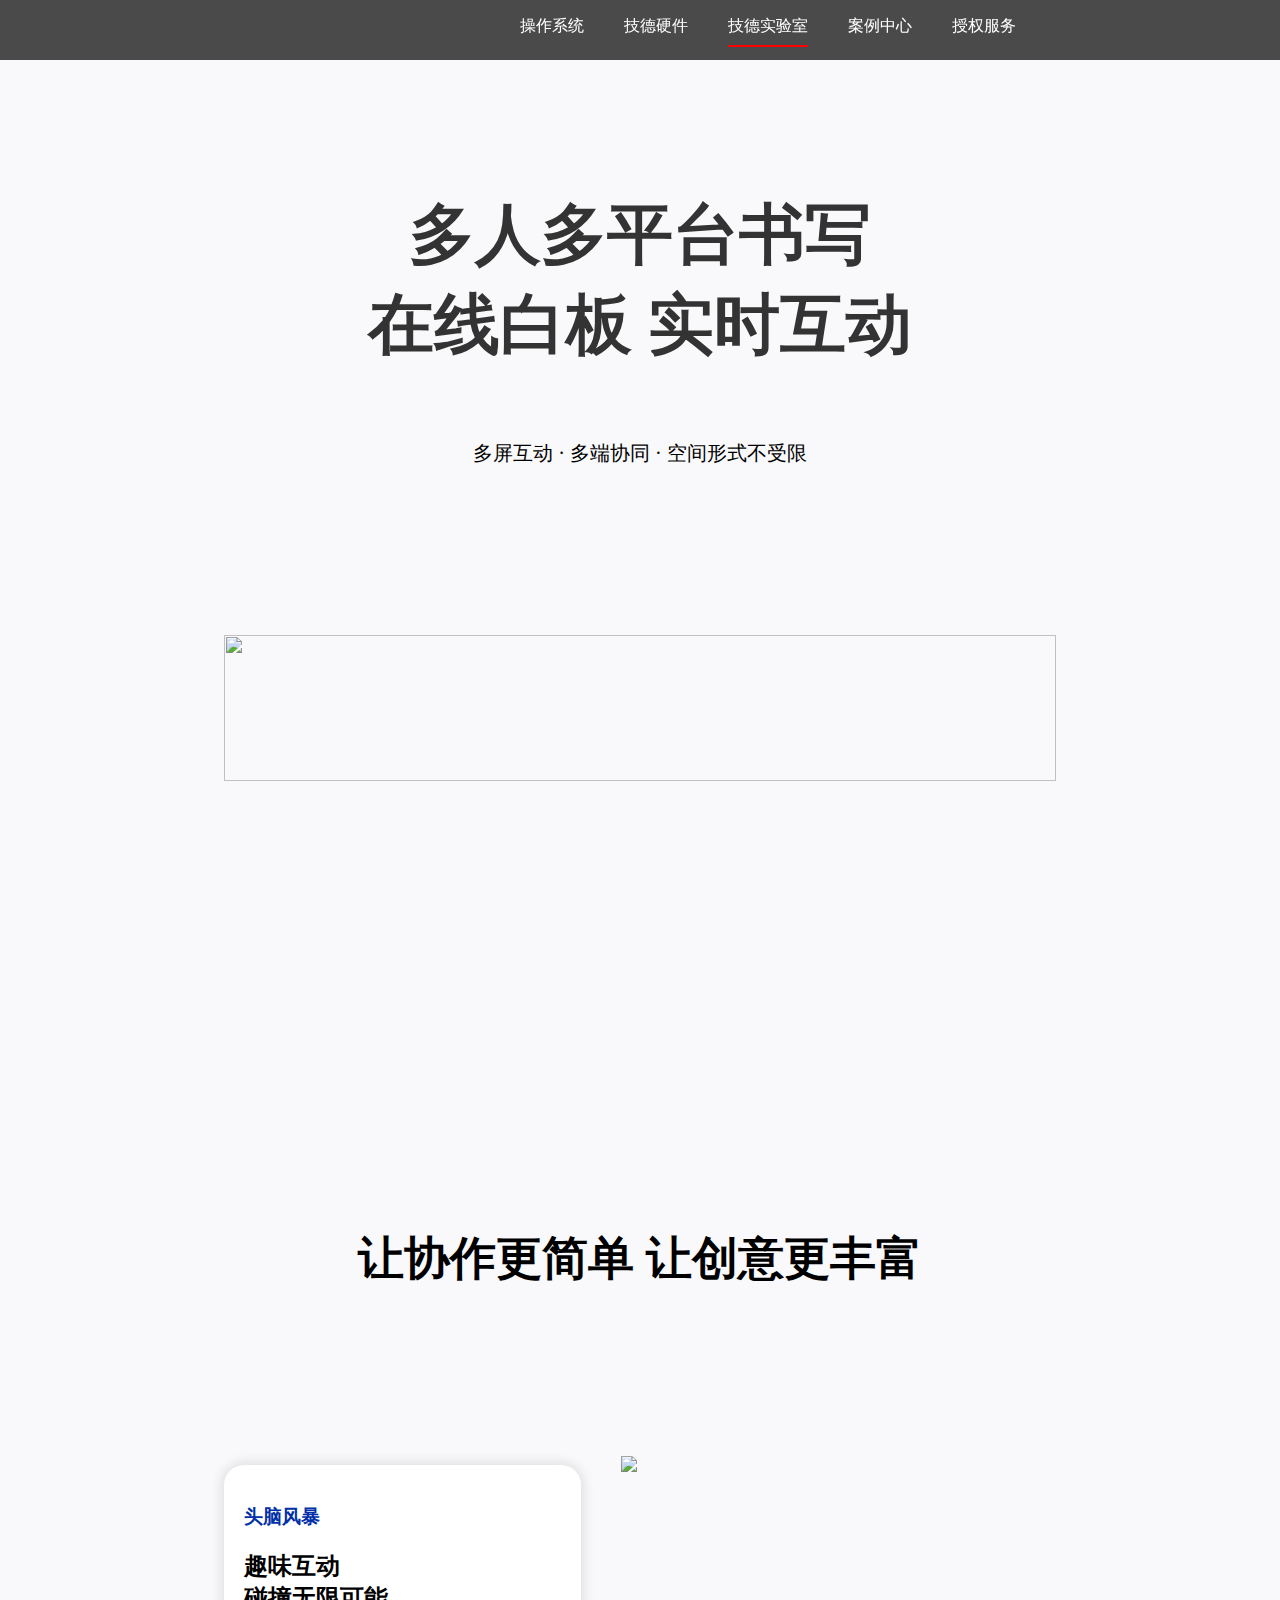
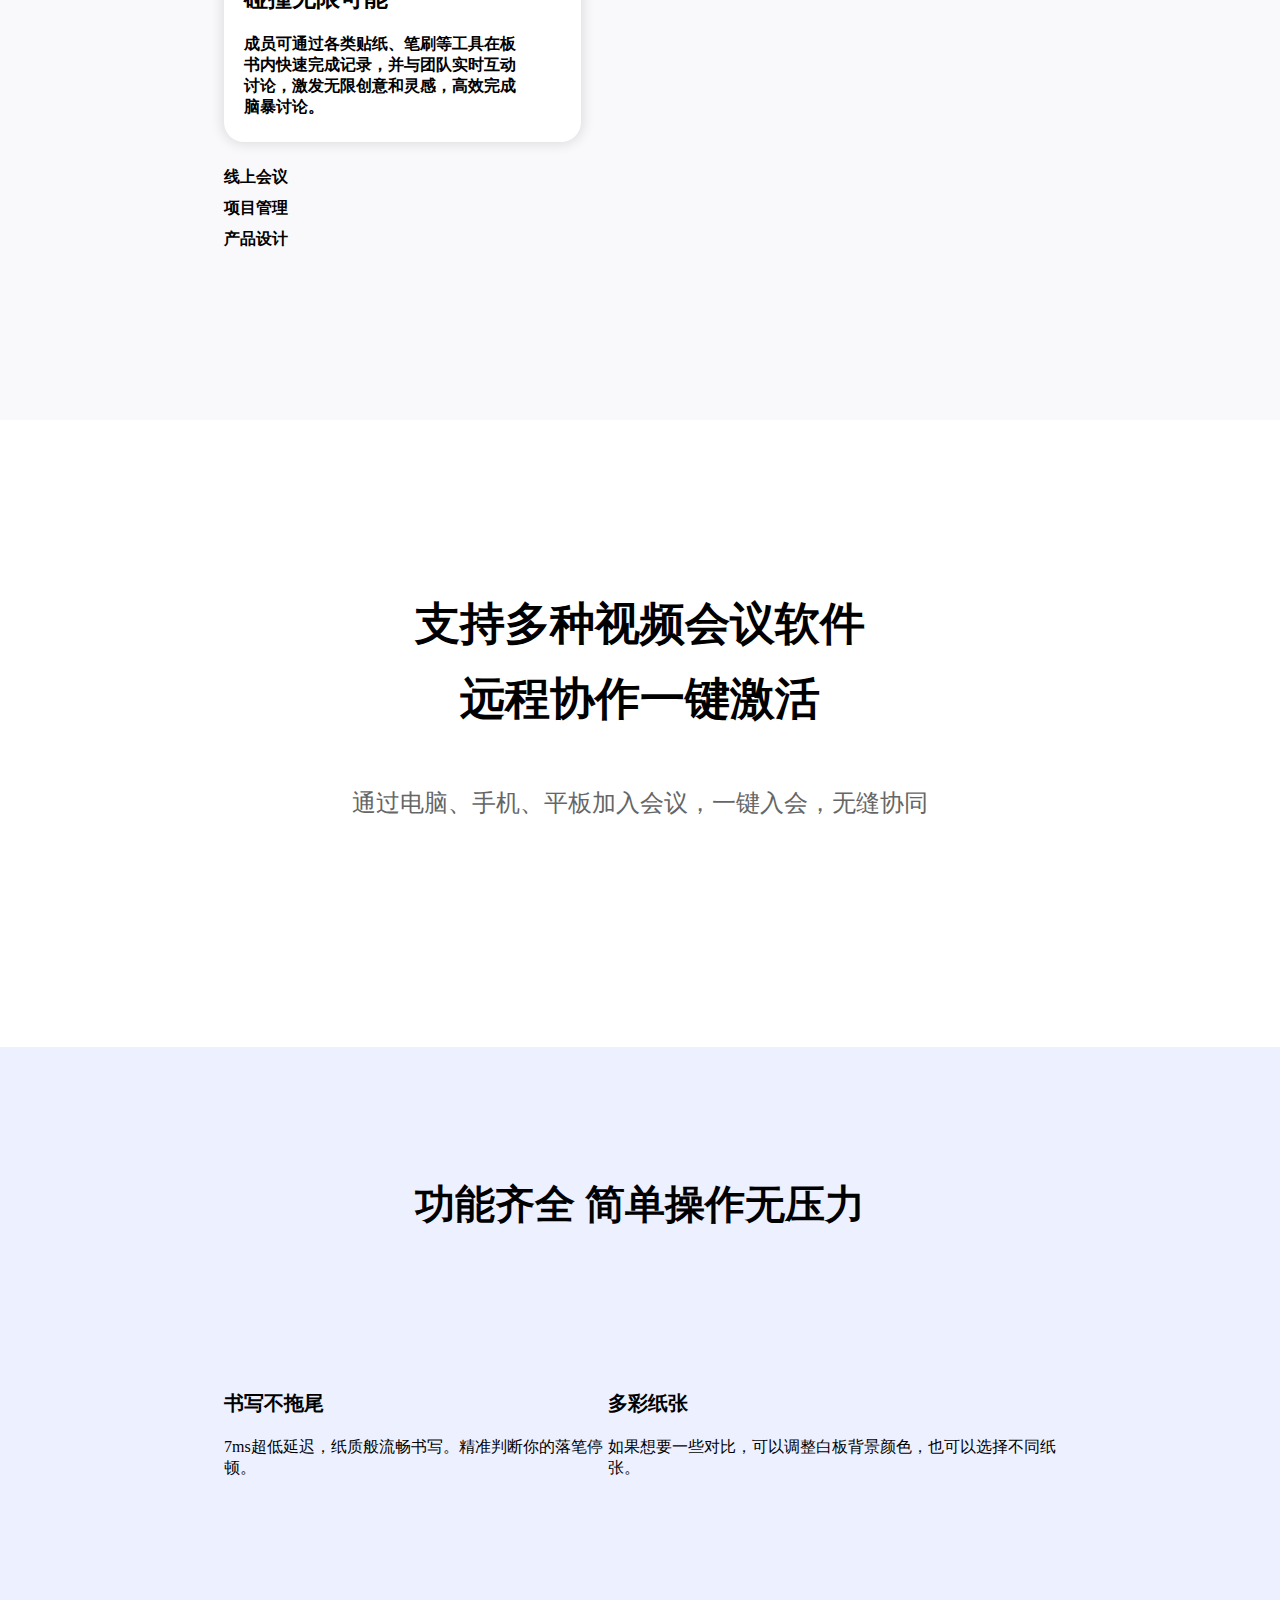
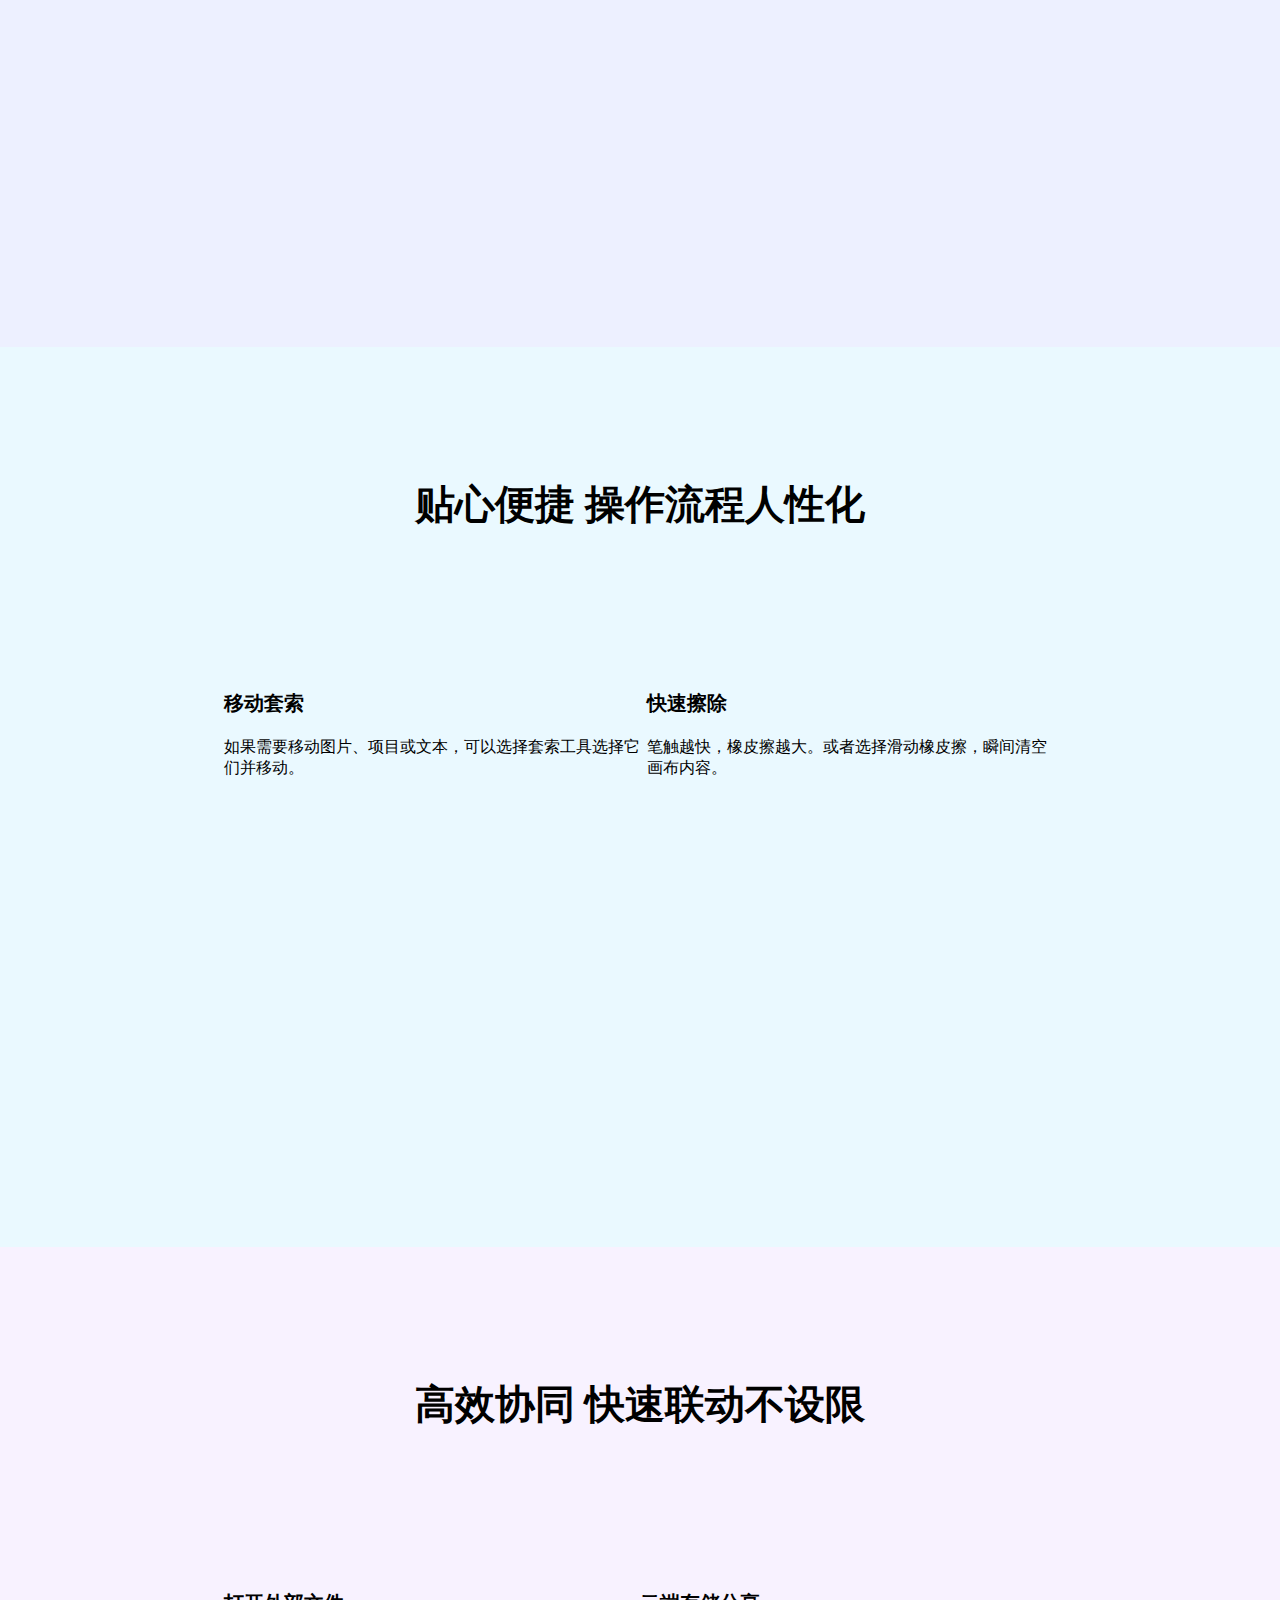
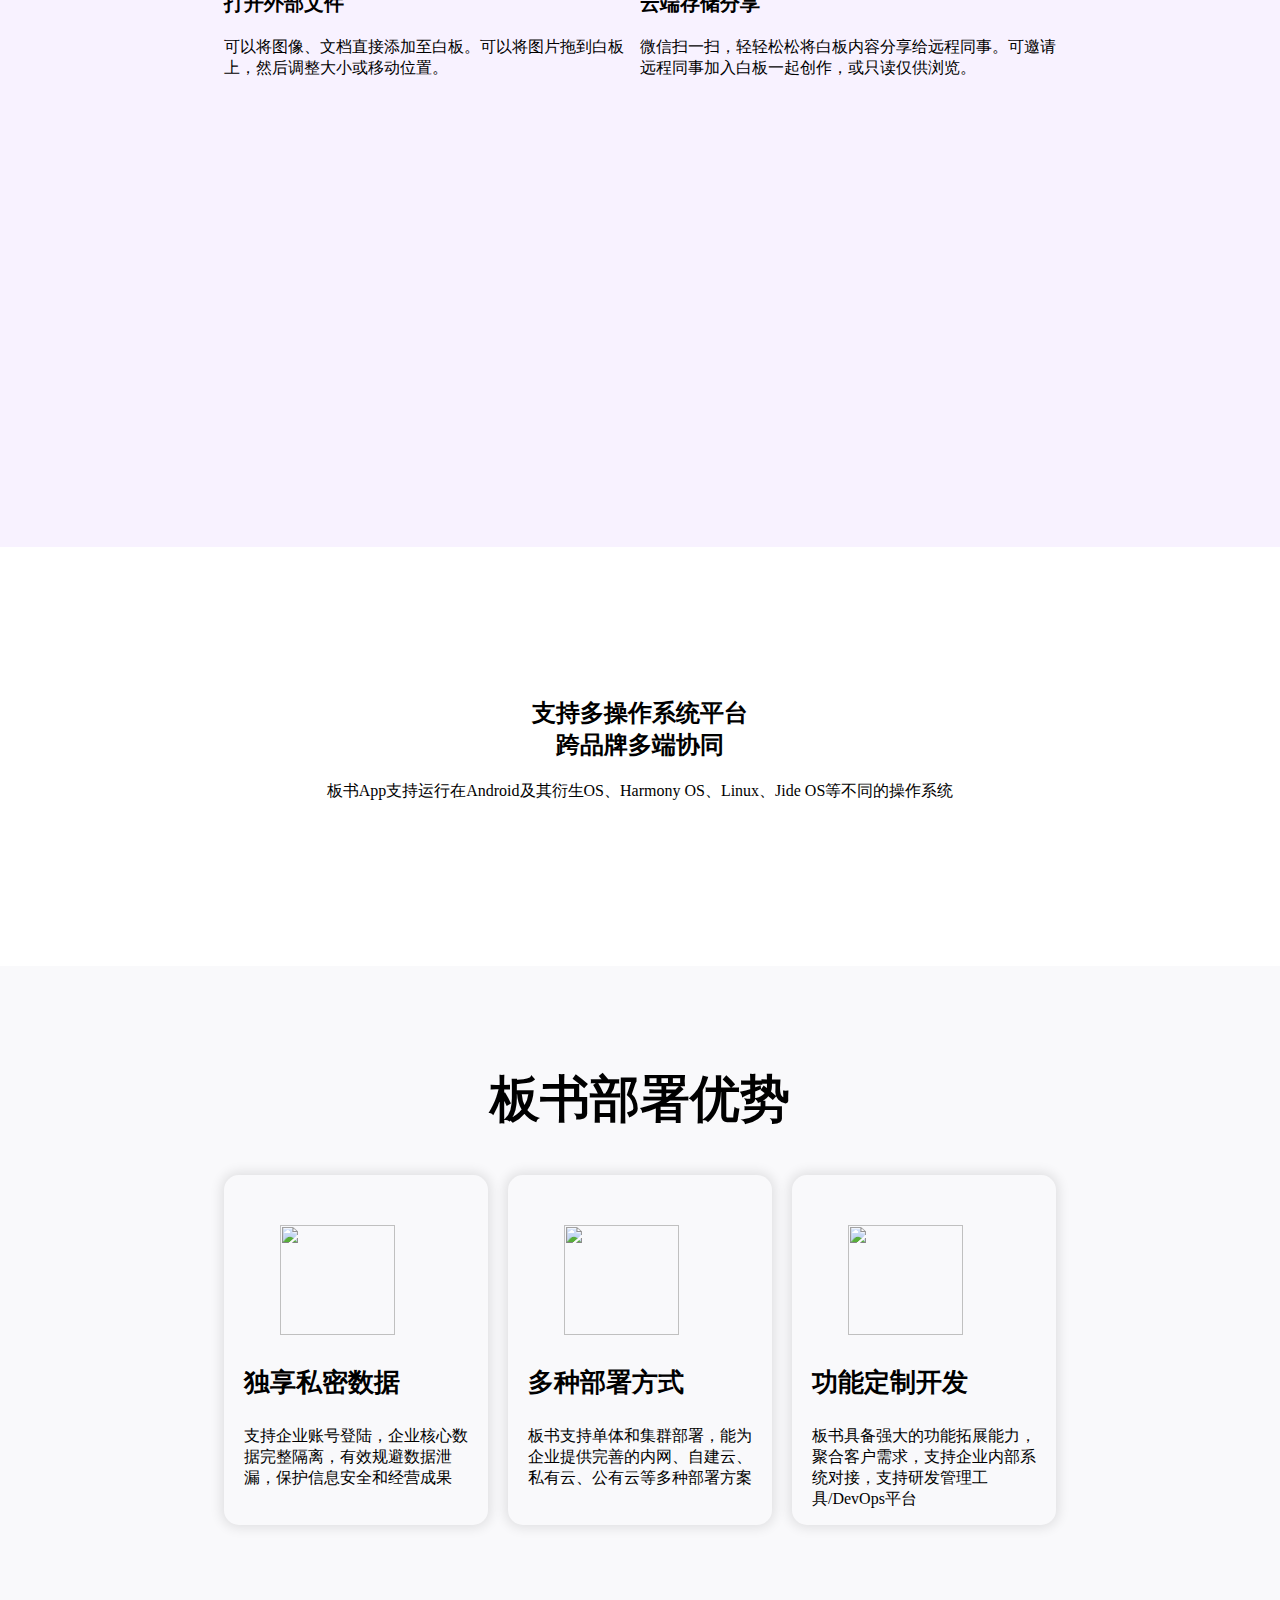
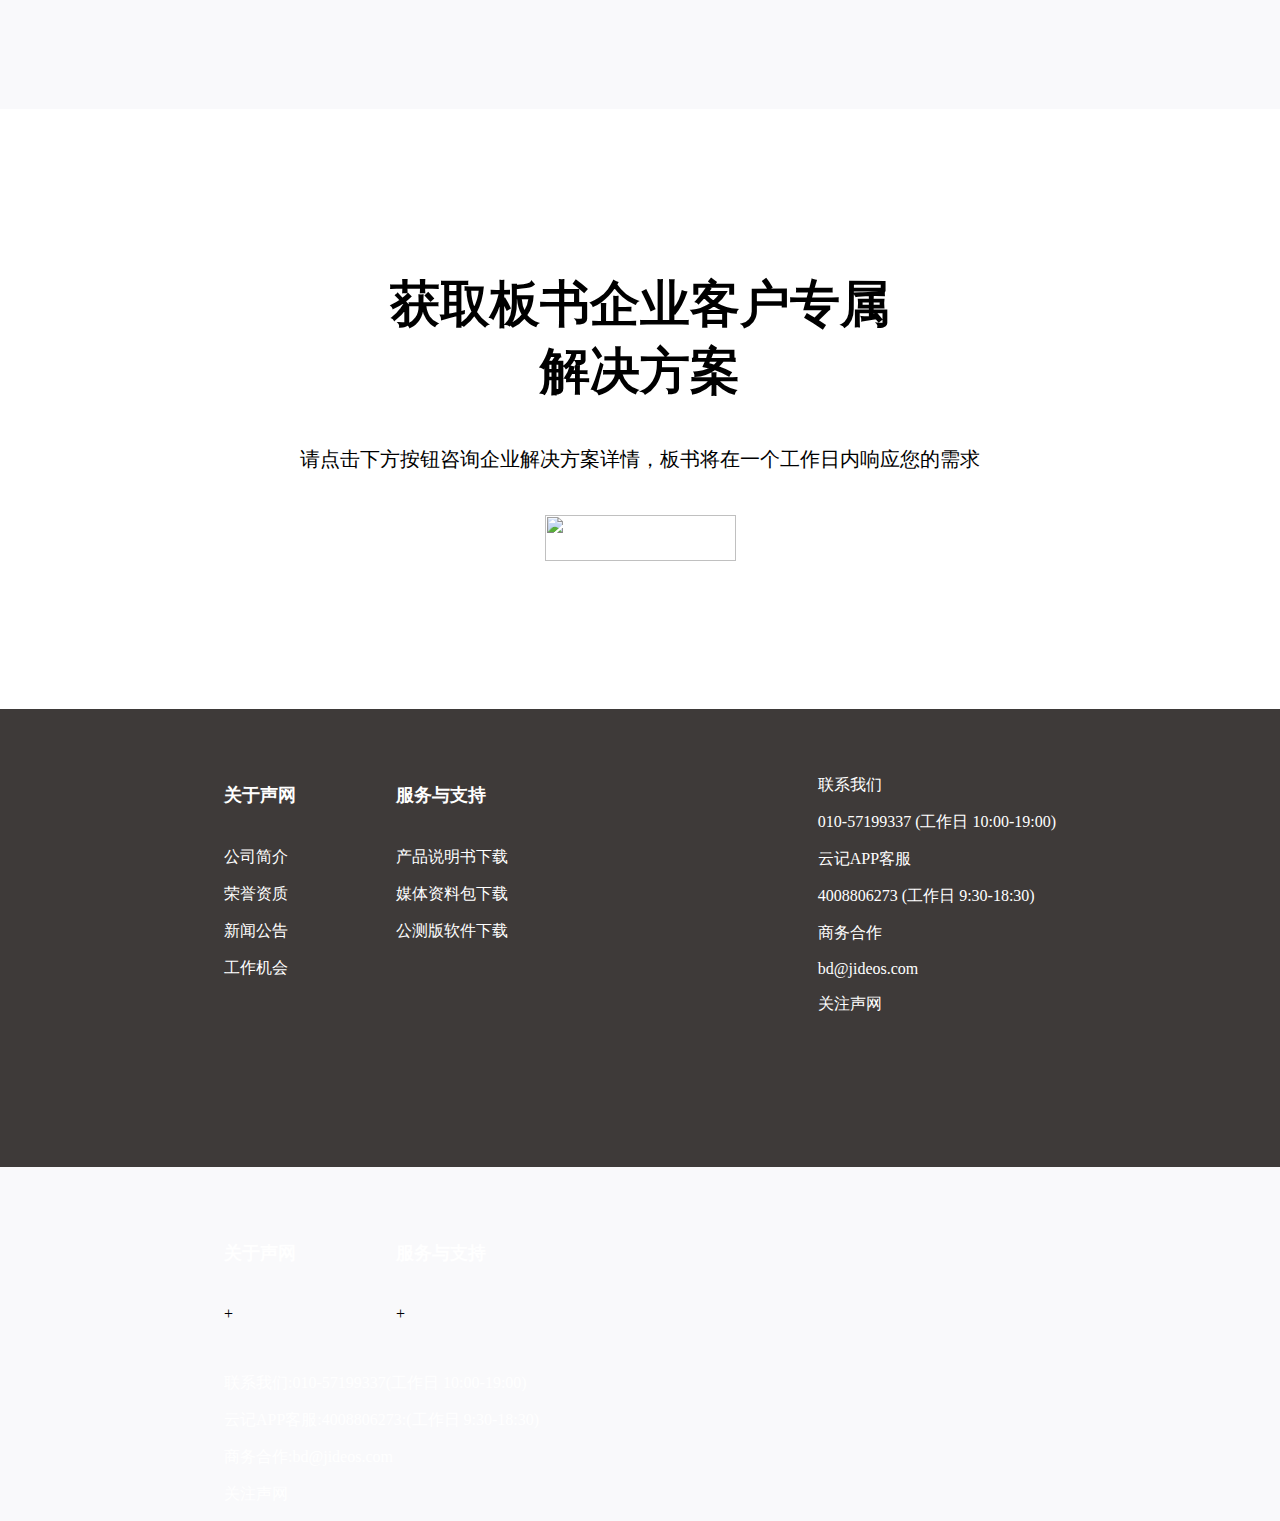
==== commit 51344a79: "Most of the logic is done" ====
--- a/index.html
+++ b/index.html
@@ -12,6 +12,74 @@
 
 <body>
     <div>
+        <!-- mask -->
+        <div class="mask none">
+            <div class="mobile-imgs">
+                <img class="mask-logimg" src="http://www.jide.com/images/nav_logo.png" alt="">
+
+                <div>
+                    <img class="mask-open" src="http://www.jide.com/m/images/nav_close.png" alt="">
+                </div>
+            </div>
+
+            <div class="top-meuns">
+                <div class="mask-bottom">
+                    <div class="meun">
+                        <p>操作系统</p>
+                        <span>v</span>
+                    </div>
+
+                    <div class="subnav_item">
+                        <a href="">Jide OS</a>
+                        <a href="">Jide OS X</a>
+                    </div>
+                </div>
+
+                <div class="mask-bottom">
+                    <div class="meun">
+                        <p>技德硬件</p>
+                        <span>v</span>
+                    </div>
+
+                    <div class="subnav_item">
+                        <a href="#">Jide Pro 2</a>
+                        <a href="#">Jide Prd L2</a>
+                        <a href="#">触控手写笔</a>
+                        <a href="#">磁吸式键盘</a>
+                        <a href="#">折叠式支架</a>
+                    </div>
+                </div>
+
+                <div class="mask-bottom">
+                    <div class="meun">
+                        <p>技德实验室</p>
+                        <span>v</span>
+                    </div>
+
+                    <div class="subnav_item">
+                        <a href="#">JSack</a>
+                        <a href="#">云记Jnotes</a>
+                        <a href="#">板书</a>
+                        <a href="#">JAI+</a>
+                    </div>
+                </div>
+
+                <div class="mask-bottom">
+                    <div class="meun">
+                        <p>案例中心</p>
+                        <a href="#">v</a>
+                    </div>
+                </div>
+
+                <div class="mask-bottom">
+                    <div class="meun">
+                        <p>授权服务</p>
+                        <a href="#">v</a>
+                    </div>
+                </div>
+            </div>
+        </div>
+
         <!-- 导航栏 -->
         <nav>
             <div class="viewBox" id="nav">
@@ -24,7 +92,7 @@
                     <p>授权服务</p>
                 </div>
 
-                <div class="nav-open">
+                <div class="nav-open none">
                     <img src="http://www.jide.com/m/images/nav_menu.png" alt="">
                 </div>
 
@@ -149,16 +217,15 @@
                 </div>
             </div>
 
-            <!-- <div class="mobile">
+            <div class="mobile none">
                 <div class="part2">
                     <h2>让协作更简单 让创意更丰富</h2>
-                    <div class="swiper-content">
-                        <div class="left-swiper title">
-                            <div class="custom-pagination">
-                                <div class="navs-item">
-                                    <span>头脑风暴</span>
+                    <div class="box">
+                        <ul class="swiper-wrapper">
+                            <li class="swiper-slide">
+                                <img src="http://www.jide.com/images/banshu/part2_1.png">
+                                <div class="navs-item">
                                     <div class="real">
-                                        <div class="timer"></div>
                                         <h3>头脑风暴</h3>
                                         <h2>
                                             趣味互动<br />
@@ -168,34 +235,53 @@
                                         <p>成员可通过各类贴纸、笔刷等工具在板书内快速完成记录，并与团队实时互动讨论，激发无限创意和灵感，高效完成脑暴讨论。</p>
                                     </div>
                                 </div>
-                            </div>
-                        </div>
-
-                        <div class="swiper">
-                            <div class="box">
-                                <ul class="swiper-wrapper">
-                                    <li class="swiper-slide">
-                                        <img src="http://www.jide.com/images/banshu/part2_1.png">
-                                    </li>
-                                    <li class="swiper-slide">
-                                        <img src="http://www.jide.com/images/banshu/part2_2.png">
-                                    </li>
-                                    <li class="swiper-slide">
-                                        <img src="http://www.jide.com/images/banshu/part2_3.png">
-                                    </li>
-                                    <li class="swiper-slide">
-                                        <img src="http://www.jide.com/images/banshu/part2_4.png">
-                                    </li>
-                                </ul>
-                                <span class="right-1"> &gt; </span>
-                                <span class="left-2"> &lt; </span>
-
-                                <ol></ol>
-                            </div>
-                        </div>
-                    </div>
-                </div>
-            </div> -->
+                            </li>
+                            <li class="swiper-slide">
+                                <img src="http://www.jide.com/images/banshu/part2_2.png">
+                                <div class="navs-item">
+                                    <div class="real">
+                                        <h3>头脑风暴</h3>
+                                        <h2>
+                                            趣味互动<br />
+                                            碰撞无限可能
+                                        </h2>
+
+                                        <p>成员可通过各类贴纸、笔刷等工具在板书内快速完成记录，并与团队实时互动讨论，激发无限创意和灵感，高效完成脑暴讨论。</p>
+                                    </div>
+                                </div>
+                            </li>
+                            <li class="swiper-slide">
+                                <img src="http://www.jide.com/images/banshu/part2_3.png">
+                                <div class="navs-item">
+                                    <div class="real">
+                                        <h3>头脑风暴</h3>
+                                        <h2>
+                                            趣味互动<br />
+                                            碰撞无限可能
+                                        </h2>
+
+                                        <p>成员可通过各类贴纸、笔刷等工具在板书内快速完成记录，并与团队实时互动讨论，激发无限创意和灵感，高效完成脑暴讨论。</p>
+                                    </div>
+                                </div>
+                            </li>
+                            <li class="swiper-slide">
+                                <img src="http://www.jide.com/images/banshu/part2_4.png">
+                                <div class="navs-item">
+                                    <div class="real">
+                                        <h3>头脑风暴</h3>
+                                        <h2>
+                                            趣味互动<br />
+                                            碰撞无限可能
+                                        </h2>
+
+                                        <p>成员可通过各类贴纸、笔刷等工具在板书内快速完成记录，并与团队实时互动讨论，激发无限创意和灵感，高效完成脑暴讨论。</p>
+                                    </div>
+                                </div>
+                            </li>
+                        </ul>
+                    </div>
+                </div>
+            </div>
         </div>
 
         <div class="part3">
@@ -216,7 +302,7 @@
                             <img src="http://www.jide.com/images/banshu/part3_1.png" alt="">
                         </div>
 
-                        <div class="mobile-img">
+                        <div class="mobile-img none">
                             <img src="http://www.jide.com/m/images/banshu/part3_1.png" alt="">
                         </div>
                     </div>
@@ -299,7 +385,7 @@
             </div>
         </div>
 
-        <div class="mobile">
+        <div class="mobile none">
             <div class="viscosity viscosity1">
                 <div class="viewBox">
                     <p>功能齐全 简单操作无压力</p>
@@ -394,44 +480,84 @@
         <div class="part6">
             <div class="viewBox">
                 <h2>板书部署优势</h2>
-                <div class="items-2">
-                    <div class="real item1">
-                        <div class="box-img">
-                            <img class="real-img" src="http://www.jide.com/images/banshu/part6_1.jpg" alt="">
-                        </div>
-                        <div>
-                            <p>独享私密数据</p>
-                            <p>
-                                支持企业账号登陆，企业核心数据完整隔离，有效规避数据泄漏，保护信息安全和经营成果
-                            </p>
-                        </div>
-                    </div>
-                </div>
-
-                <div class="items-2">
-                    <div class="real item1">
-                        <div class="box-img">
-                            <img class="real-img" src="http://www.jide.com/images/banshu/part6_2.jpg" alt="">
-                        </div>
-                        <div>
-                            <p>多种部署方式</p>
-                            <p>
-                                板书支持单体和集群部署，能为企业提供完善的内网、自建云、私有云、公有云等多种部署方案
-                            </p>
-                        </div>
-                    </div>
-                </div>
-
-                <div class="items-2">
-                    <div class="real item1">
-                        <div class="box-img">
-                            <img class="real-img" src="http://www.jide.com/images/banshu/part6_3.jpg" alt="">
-                        </div>
-                        <div>
-                            <p>功能定制开发</p>
-                            <p>
-                                板书具备强大的功能拓展能力，聚合客户需求，支持企业内部系统对接，支持研发管理工具/DevOps平台
-                            </p>
+                <div class="none">
+                    <div class="items-2">
+                        <div class="real-2 item1">
+                            <div class="box-img">
+                                <img class="real-img" src="http://www.jide.com/images/banshu/part6_1.jpg" alt="">
+                            </div>
+                            <div>
+                                <p>独享私密数据</p>
+                                <p>
+                                    支持企业账号登陆，企业核心数据完整隔离，有效规避数据泄漏，保护信息安全和经营成果
+                                </p>
+                            </div>
+                        </div>
+                    </div>
+
+                    <div class="items-2">
+                        <div class="real-2 item1">
+                            <div class="box-img">
+                                <img class="real-img" src="http://www.jide.com/images/banshu/part6_2.jpg" alt="">
+                            </div>
+                            <div>
+                                <p>多种部署方式</p>
+                                <p>
+                                    板书支持单体和集群部署，能为企业提供完善的内网、自建云、私有云、公有云等多种部署方案
+                                </p>
+                            </div>
+                        </div>
+                    </div>
+
+                    <div class="items-2">
+                        <div class="real-2 item1">
+                            <div class="box-img">
+                                <img class="real-img" src="http://www.jide.com/images/banshu/part6_3.jpg" alt="">
+                            </div>
+                            <div>
+                                <p>功能定制开发</p>
+                                <p>
+                                    板书具备强大的功能拓展能力，聚合客户需求，支持企业内部系统对接，支持研发管理工具/DevOps平台
+                                </p>
+                            </div>
+                        </div>
+                    </div>
+                </div>
+
+                <div class="pc">
+                    <div class="items">
+                        <div class="real item1">
+                            <div>
+                                <img src="http://www.jide.com/images/banshu/part6_1.jpg" alt="">
+                            </div>
+                            <div>
+                                <p>独享私密数据</p>
+                                <p>
+                                    支持企业账号登陆，企业核心数据完整隔离，有效规避数据泄漏，保护信息安全和经营成果
+                                </p>
+                            </div>
+                        </div>
+                        <div class="real item2">
+                            <div>
+                                <img src="http://www.jide.com/images/banshu/part6_2.jpg" alt="">
+                            </div>
+                            <div>
+                                <p>多种部署方式</p>
+                                <p>
+                                    板书支持单体和集群部署，能为企业提供完善的内网、自建云、私有云、公有云等多种部署方案
+                                </p>
+                            </div>
+                        </div>
+                        <div class="real item3">
+                            <div>
+                                <img src="http://www.jide.com/images/banshu/part6_3.jpg" alt="">
+                            </div>
+                            <div>
+                                <p>功能定制开发</p>
+                                <p>
+                                    板书具备强大的功能拓展能力，聚合客户需求，支持企业内部系统对接，支持研发管理工具/DevOps平台
+                                </p>
+                            </div>
                         </div>
                     </div>
                 </div>
@@ -500,7 +626,7 @@
             </div>
         </div>
 
-        <div class="footer-2">
+        <div class="footer-2 noene">
             <div class="viewBox">
                 <div class="wrapper">
                     <div class="footer-left">
@@ -510,7 +636,6 @@
                             <div>+</div>
                         </div>
                         <div class="lines"></div>
-                        <!-- <hr> -->
                         <div class="detail">
                             <h4>服务与支持</h4>
 
--- a/styles/pages.css
+++ b/styles/pages.css
@@ -69,30 +69,6 @@
     display: none;
   }
 
-  .footer-2{
-    display: none;
-  }
-
-  .items-2{
-    display: none;
-  }
-
-  .lazy-3{
-    display: none;
-  }
-
-  .mobile-img{
-    display: none;
-  }
-
-  .mobile{
-    display: none;
-  }
-
-  .nav-open{
-    display: none;
-  }
-
   .lazy-1 img{
     width: 100%;
   }
@@ -384,7 +360,6 @@
 
 .items .real:nth-child(3){
   background:url('http://www.jide.com/images/banshu/part6_bg3.jpg') ;
-
 }
 
 
@@ -393,16 +368,16 @@
 }
 
 .items > .item1:hover{
-  width: 150%;
+  width: 60%;
   transition: all .3s;
 
 }
 .items > .item2:hover{
-  width: 150%;
+  width: 60%;
   transition: all .3s;
 }
 .items > .item3:hover{
-  width: 150%;
+  width: 60%;
   transition: all .3s;
 }
 
@@ -545,9 +520,87 @@
   body{
     background-color: #fff;
   }
+
+  .mask{
+    width: 100%;
+    height: 100%;
+    position: fixed;
+    top: 0;
+    z-index: 999999;
+    background-color: #000;
+    padding: 0 10px 0 20px;
+    box-sizing: border-box;
+    display: none;
+    animation: takemask .6s;
+  }
+
+  .mask-logimg{
+    width: 120px;
+  }
+
+  .mask-open {
+    height: 50px;
+  }
+
+  .mobile-imgs{
+    height: 50px;
+    display: flex;
+    align-items: center;
+    justify-self: center;
+    justify-content:space-between;
+  }
+
+  .mask-bottom{
+    color: #fff;
+    border-bottom: solid 1px #2a2a2a;
+    padding: 0 30px;
+    overflow: hidden;
+  }
+
+  .meun{
+    display: flex;
+    align-items: center;
+    justify-content: space-between;
+  }
+
+  .top-meuns a{
+    color: #fff;
+    display: block;
+    margin: 15px 0;
+  }
+
+  .subnav_item{
+    display: none;
+  }
   
   .viscosity1,.viscosity2,.viscosity3{
     background-color: rgba(0,0,0,0);
+  }
+
+  .part3 > div > .viewBox p{
+    font-size: 18px;
+  }
+
+  .clearfix ,.item{
+    padding: 0 20px;
+  }
+  
+  #nav img{
+    margin: 0;
+  }
+
+  @keyframes takemask{
+    0% {
+      transform: translateY(-100%);
+    }
+    100% {
+      transform: translateY(0);
+    }
+  }
+
+  @keyframes mask{
+    0%{opacity: 0;}
+    100%{opacity: 1;}
   }
 
   @keyframes movefromleft {
@@ -594,6 +647,8 @@
 
   .part2{
     margin-top: 70px;
+    position: relative;
+    height: 395px;
   }
 
   .part2 > h2 {
@@ -605,28 +660,15 @@
 
 
   ul li{
-    margin-top: 120px;
     width: 100%;
     position: absolute;
     left: 50%;
-    transform: translate(-50%,-120%);
+    top: 50%;
+    transform: translate(-50%,-50%);
     opacity: 0;
     transition: 1s;
   }
-  
-  ul li:first-child {
-    opacity: 1;
-  }
-  
-  ol {
-    position: absolute;
-    left: 50%;
-    z-index: 999;
-    transform: translateX(-50%);
-    margin-top: 80px;
-  }
-
-  
+
   .lazy-1{
     display: none;
   }
@@ -691,6 +733,11 @@
     font-size: 22px;
   }
 
+  .items-2{
+    width: 100%;
+    border-radius: 20px;
+  }
+
   .viewBox .items-2:nth-child(3){
     margin: 20px 0;
   }
@@ -703,13 +750,18 @@
     width: 100%;
   }
   .real{
-    padding: 0 10px;
+    padding: 0 20px;
+    align-items: center;
+  }
+
+  .real-2{
     display: flex;
-    background-color: #edf3ff;
-    border-radius: 20px;
-    width: 90%;
-    margin: 0 auto;
+    padding: 0 20px;
     align-items: center;
+  }
+
+  .real > div > p:nth-child(1){
+    font-weight: 700;
   }
 
   .items{
@@ -724,7 +776,7 @@
   }
 
   .part6{
-    padding: 0;
+    padding: 0 20px;
     margin:0;
   }
 
@@ -807,8 +859,8 @@
   }
 
   #nav > img{
-    width: 40%;
-    height: 45px;
+    width: 30%;
+    height: 35px;
     margin-top: -7px;
     padding: 0 20px;
 
@@ -853,12 +905,6 @@
   .viewBox{
     width: 100%;
     margin: 0 auto;
-  }
-
-  .mobile{
-    padding:0 20px;
-    background: linear-gradient(to bottom, #edf0ff, #efe2ff);
-    margin-bottom: 55px;
   }
   
   nav{
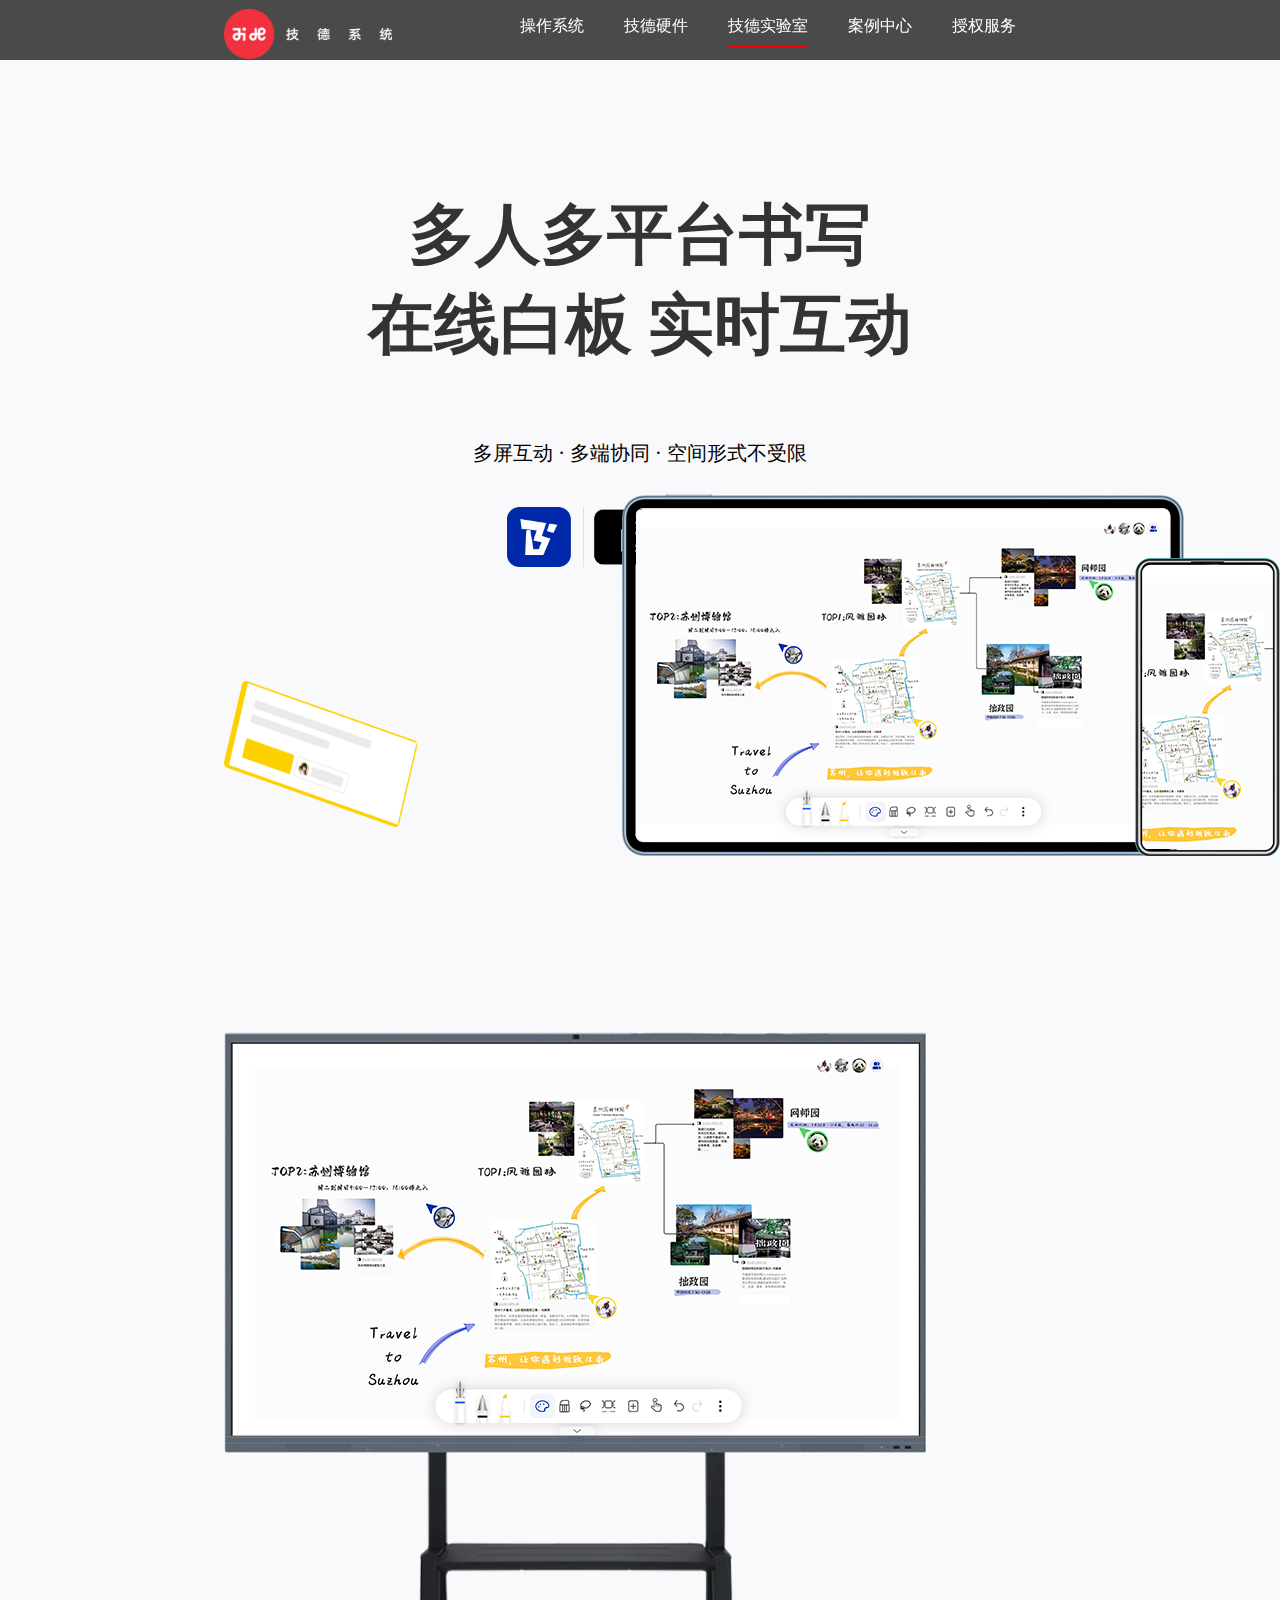
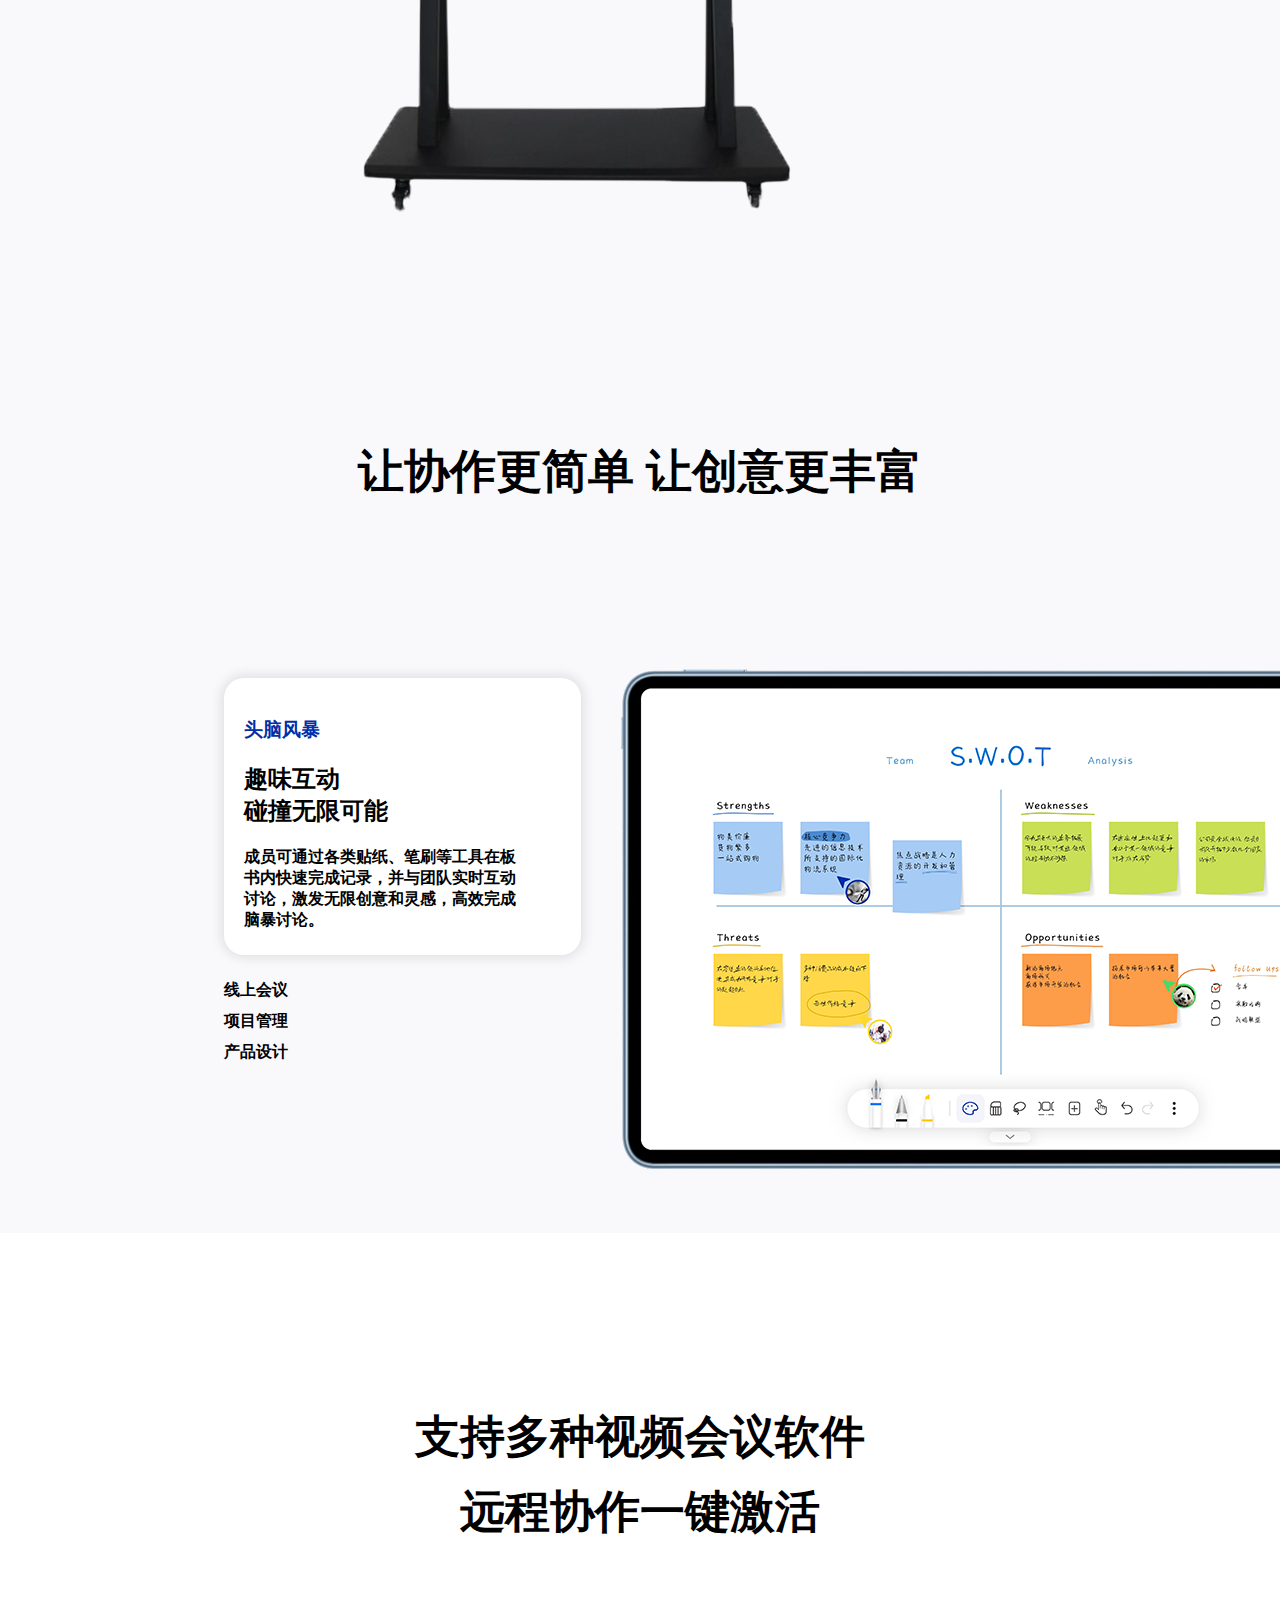
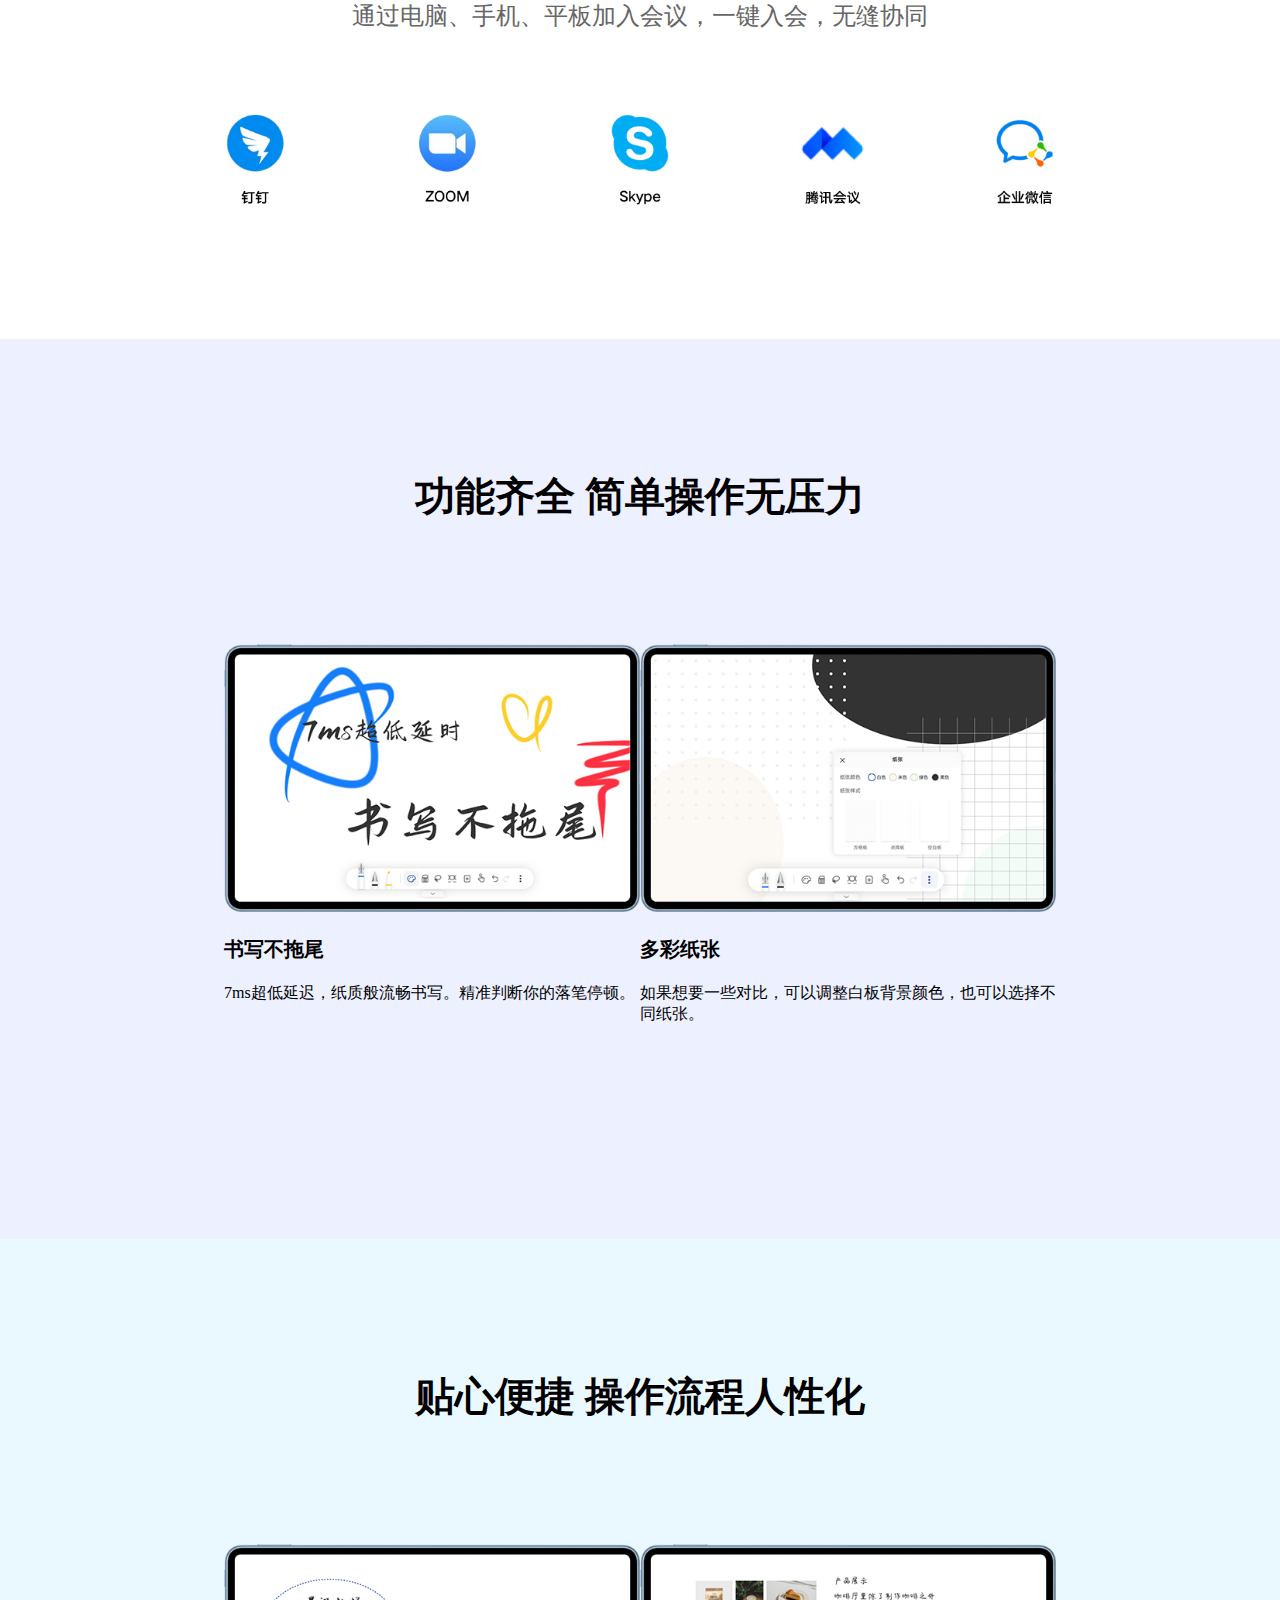
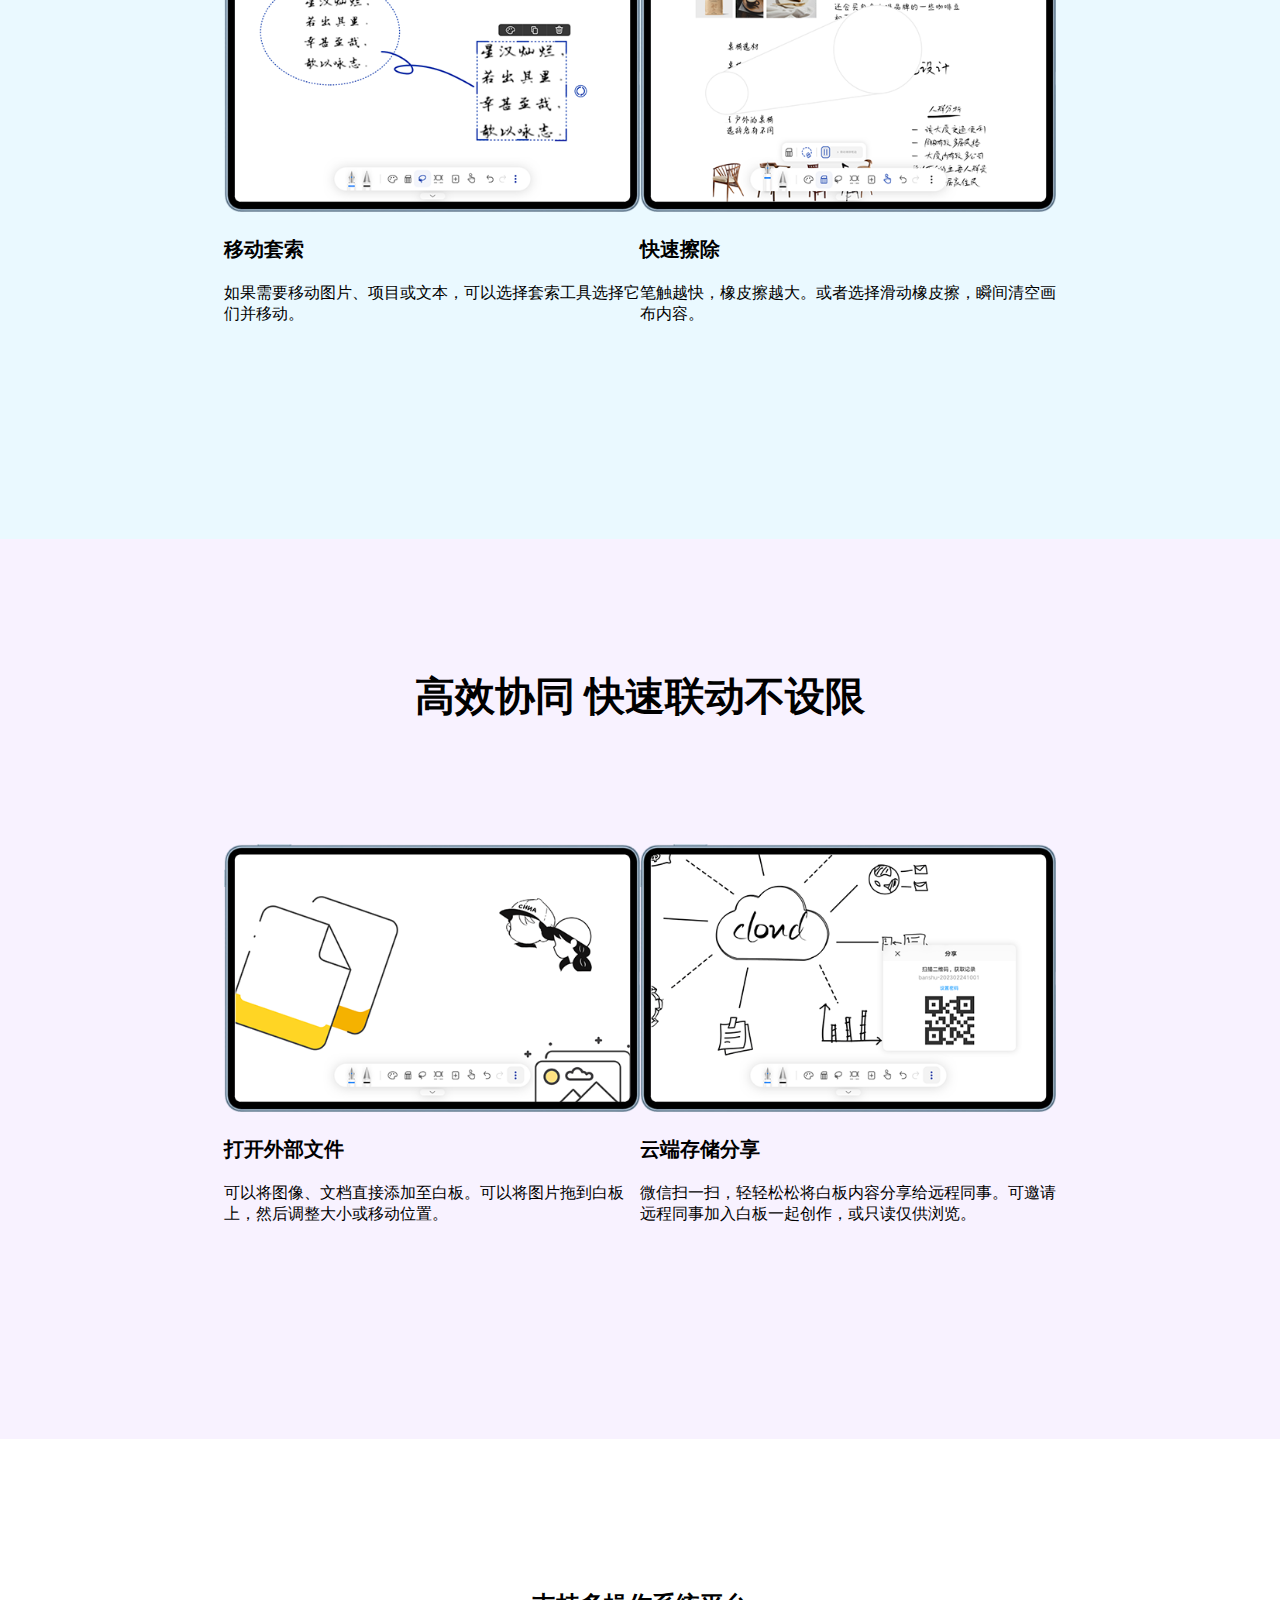
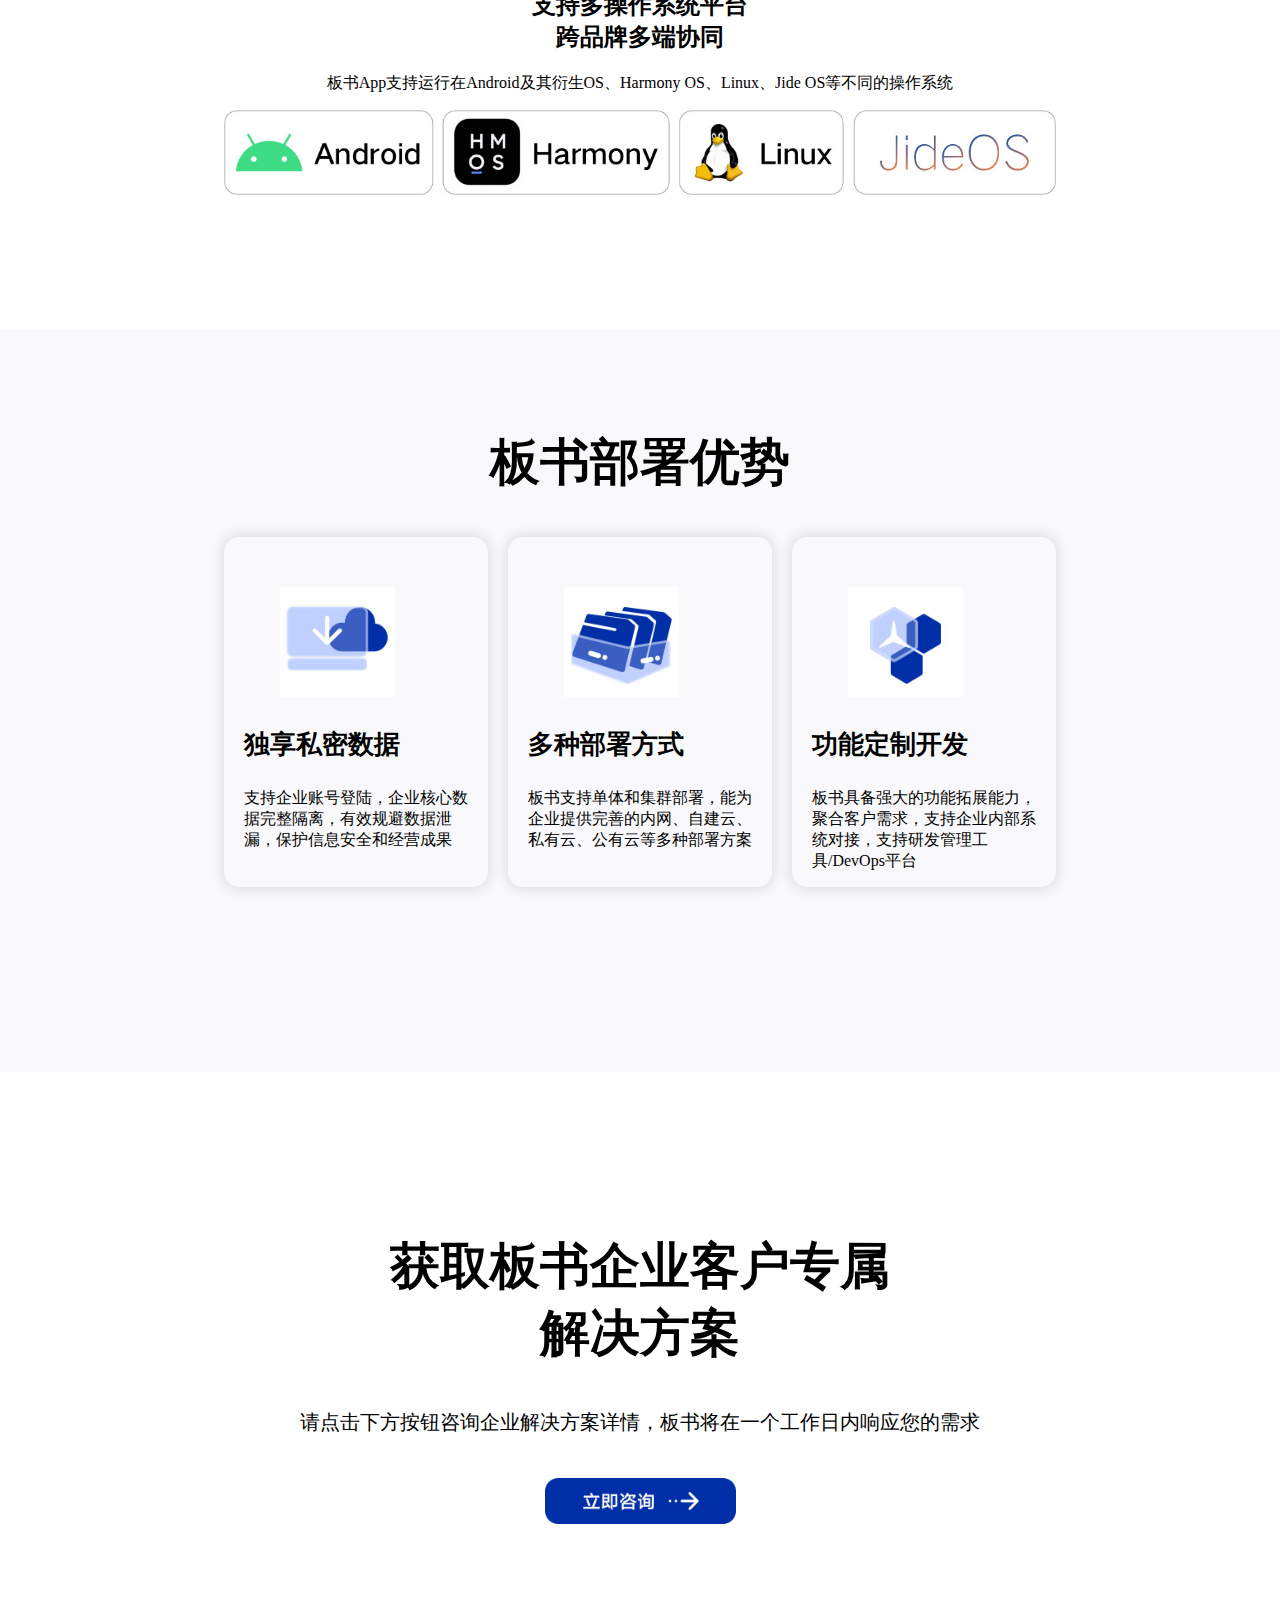
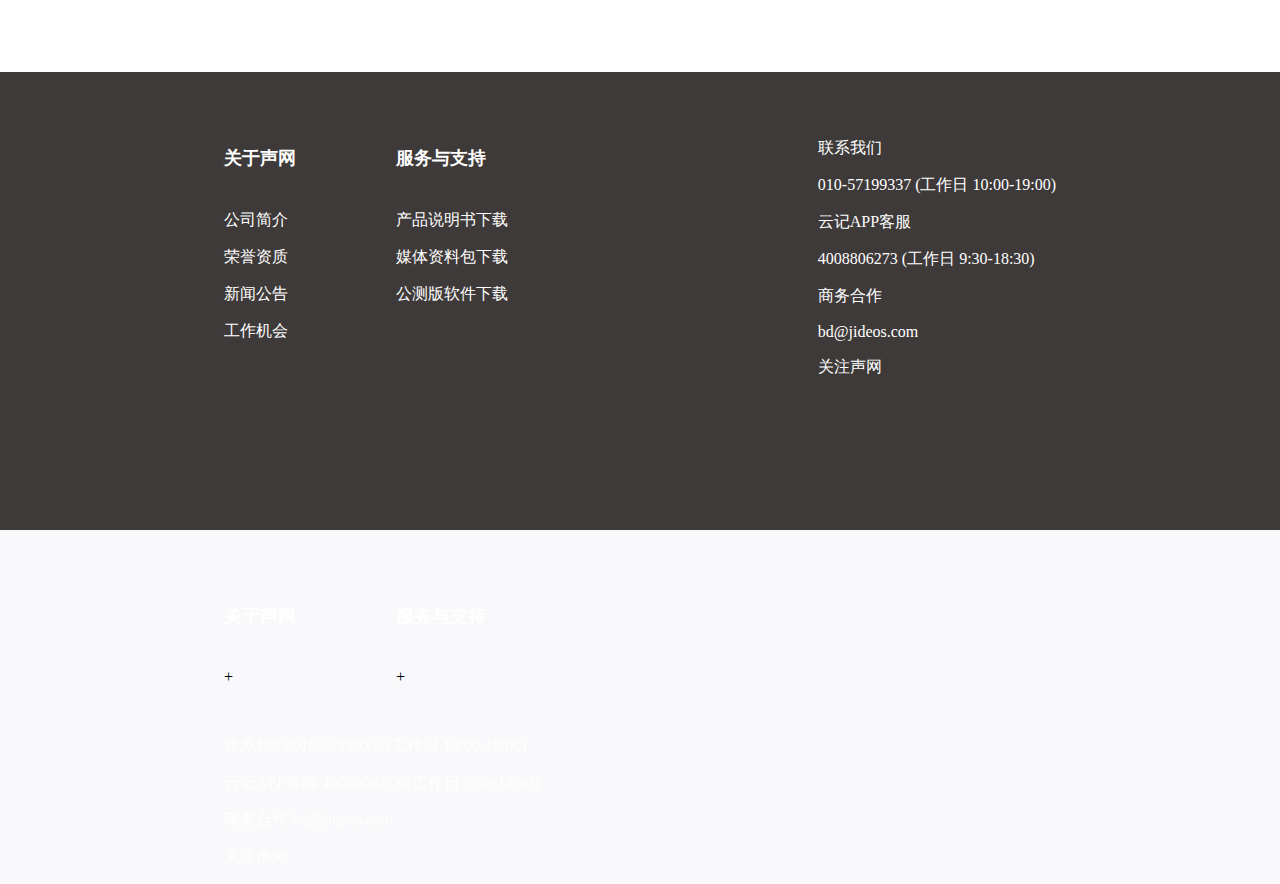
==== commit 2da9d76f: "Add a local image" ====
--- a/index.html
+++ b/index.html
@@ -7,7 +7,7 @@
     <meta name="viewport" content="width=device-width, initial-scale=1">
     <title>板书</title>
     <link rel="stylesheet" href="./styles/pages.css" />
-    <link rel="shortcut icon" type="image/ico" href="http://www.jide.com/favicon.ico" />
+    <link rel="shortcut icon" type="image/ico" href="./favicon.ico" />
 </head>
 
 <body>
@@ -15,10 +15,10 @@
         <!-- mask -->
         <div class="mask none">
             <div class="mobile-imgs">
-                <img class="mask-logimg" src="http://www.jide.com/images/nav_logo.png" alt="">
+                <img class="mask-logimg" src="/images/nav_logo.png" alt="">
 
                 <div>
-                    <img class="mask-open" src="http://www.jide.com/m/images/nav_close.png" alt="">
+                    <img class="mask-open" src="./images/nav_close.png" alt="">
                 </div>
             </div>
 
@@ -83,7 +83,7 @@
         <!-- 导航栏 -->
         <nav>
             <div class="viewBox" id="nav">
-                <img class="logimg" src="http://www.jide.com/images/nav_logo.png" alt="">
+                <img class="logimg" src="./images/nav_logo.png" alt="">
                 <div class="navs">
                     <p>操作系统</p>
                     <p>技德硬件</p>
@@ -93,7 +93,7 @@
                 </div>
 
                 <div class="nav-open none">
-                    <img src="http://www.jide.com/m/images/nav_menu.png" alt="">
+                    <img src="./images/nav_menu.png" alt="">
                 </div>
 
             </div>
@@ -110,21 +110,21 @@
                 <p>多屏互动 · 多端协同 · 空间形式不受限</p>
 
                 <div class="img-download">
-                    <img src="http://www.jide.com/images/banshu/download.png" alt="">
+                    <img src="./images/download.png" alt="">
                 </div>
             </div>
 
             <div class="banner-img">
-                <img src="http://www.jide.com/images/banshu/bannerbg.png" alt="">
+                <img src="./images/bannerbg.png" alt="">
             </div>
 
             <div class="animateItem">
                 <div id="img-left">
-                    <img src="http://www.jide.com/images/banshu/part1_1.png" alt="">
+                    <img src="./images/part1_1.png" alt="">
                 </div>
 
                 <div id="img-right">
-                    <img src="http://www.jide.com/images/banshu/part1_2.png" alt="">
+                    <img src="./images/part1_2.png" alt="">
                 </div>
             </div>
 
@@ -189,24 +189,22 @@
                             </div>
                         </div>
 
-                        <!-- 轮播图 -->
                         <div class="swiper">
                             <div class="box">
                                 <ul class="swiper-wrapper">
                                     <li class="swiper-slide">
-                                        <img src="http://www.jide.com/images/banshu/part2_1.png">
+                                        <img src="./images/part2_1.png">
                                     </li>
                                     <li class="swiper-slide">
-                                        <img src="http://www.jide.com/images/banshu/part2_2.png">
+                                        <img src="./images/part2_2.png">
                                     </li>
                                     <li class="swiper-slide">
-                                        <img src="http://www.jide.com/images/banshu/part2_3.png">
+                                        <img src="./images/part2_3.png">
                                     </li>
                                     <li class="swiper-slide">
-                                        <img src="http://www.jide.com/images/banshu/part2_4.png">
+                                        <img src="./images/part2_4.png">
                                     </li>
                                 </ul>
-                                <!-- 按钮 -->
                                 <span class="right-1"> &gt; </span>
                                 <span class="left-2"> &lt; </span>
 
@@ -223,7 +221,7 @@
                     <div class="box">
                         <ul class="swiper-wrapper">
                             <li class="swiper-slide">
-                                <img src="http://www.jide.com/images/banshu/part2_1.png">
+                                <img src="./images/part2_1.png">
                                 <div class="navs-item">
                                     <div class="real">
                                         <h3>头脑风暴</h3>
@@ -237,7 +235,7 @@
                                 </div>
                             </li>
                             <li class="swiper-slide">
-                                <img src="http://www.jide.com/images/banshu/part2_2.png">
+                                <img src="./images/banshu/part2_2.png">
                                 <div class="navs-item">
                                     <div class="real">
                                         <h3>头脑风暴</h3>
@@ -251,7 +249,7 @@
                                 </div>
                             </li>
                             <li class="swiper-slide">
-                                <img src="http://www.jide.com/images/banshu/part2_3.png">
+                                <img src="./images/banshu/part2_3.png">
                                 <div class="navs-item">
                                     <div class="real">
                                         <h3>头脑风暴</h3>
@@ -265,7 +263,7 @@
                                 </div>
                             </li>
                             <li class="swiper-slide">
-                                <img src="http://www.jide.com/images/banshu/part2_4.png">
+                                <img src="./images/banshu/part2_4.png">
                                 <div class="navs-item">
                                     <div class="real">
                                         <h3>头脑风暴</h3>
@@ -299,11 +297,11 @@
 
                     <div class="lazy">
                         <div class="pc-img">
-                            <img src="http://www.jide.com/images/banshu/part3_1.png" alt="">
+                            <img src="./images/part3_1.png" alt="">
                         </div>
 
                         <div class="mobile-img none">
-                            <img src="http://www.jide.com/m/images/banshu/part3_1.png" alt="">
+                            <img src="./images/mobile-part3_1.png" alt="">
                         </div>
                     </div>
 
@@ -317,7 +315,7 @@
                     <p>功能齐全 简单操作无压力</p>
                     <div class="clearfix">
                         <div>
-                            <img src="http://www.jide.com/images/banshu/part4_1.png" alt="">
+                            <img src="./images/part4_1.png" alt="">
                             <div class="left">
                                 <p>书写不拖尾</p>
                                 <p>7ms超低延迟，纸质般流畅书写。精准判断你的落笔停顿。</p>
@@ -325,7 +323,7 @@
                         </div>
                         <div>
                             <div>
-                                <img src="http://www.jide.com/images/banshu/part4_2.png" alt="">
+                                <img src="./images/part4_2.png" alt="">
                                 <div class="left">
                                     <p>多彩纸张</p>
                                     <p>如果想要一些对比，可以调整白板背景颜色，也可以选择不同纸张。</p>
@@ -341,7 +339,7 @@
                     <p>贴心便捷 操作流程人性化</p>
                     <div class="clearfix">
                         <div>
-                            <img src="http://www.jide.com/images/banshu/part4_3.png" alt="">
+                            <img src="./images/part4_3.png" alt="">
                             <div class="left">
                                 <p>移动套索</p>
                                 <p>如果需要移动图片、项目或文本，可以选择套索工具选择它们并移动。</p>
@@ -349,7 +347,7 @@
                         </div>
                         <div>
                             <div>
-                                <img src="http://www.jide.com/images/banshu/part4_4.png" alt="">
+                                <img src="./images/part4_4.png" alt="">
                                 <div class="left">
                                     <p>快速擦除</p>
                                     <p>笔触越快，橡皮擦越大。或者选择滑动橡皮擦，瞬间清空画布内容。</p>
@@ -365,7 +363,7 @@
                     <p>高效协同 快速联动不设限</p>
                     <div class="item">
                         <div>
-                            <img src="http://www.jide.com/images/banshu/part4_5.png" alt="">
+                            <img src="./images/part4_5.png" alt="">
                             <div class="left">
                                 <p>打开外部文件</p>
                                 <p>可以将图像、文档直接添加至白板。可以将图片拖到白板上，然后调整大小或移动位置。</p>
@@ -373,7 +371,7 @@
                         </div>
                         <div>
                             <div class="left">
-                                <img src="http://www.jide.com/images/banshu/part4_6.png" alt="">
+                                <img src="./images/part4_6.png" alt="">
                                 <div>
                                     <p>云端存储分享</p>
                                     <p>微信扫一扫，轻轻松松将白板内容分享给远程同事。可邀请远程同事加入白板一起创作，或只读仅供浏览。</p>
@@ -391,7 +389,7 @@
                     <p>功能齐全 简单操作无压力</p>
                     <div class="clearfix">
                         <div>
-                            <img src="http://www.jide.com/images/banshu/part4_1.png" alt="">
+                            <img src="./images/part4_1.png" alt="">
                             <div class="left">
                                 <p>书写不拖尾</p>
                                 <p>7ms超低延迟，纸质般流畅书写。精准判断你的落笔停顿。</p>
@@ -399,7 +397,7 @@
                         </div>
                         <div>
                             <div>
-                                <img src="http://www.jide.com/images/banshu/part4_2.png" alt="">
+                                <img src="./images/part4_2.png" alt="">
                                 <div class="left">
                                     <p>多彩纸张</p>
                                     <p>如果想要一些对比，可以调整白板背景颜色，也可以选择不同纸张。</p>
@@ -413,7 +411,7 @@
                     <p>贴心便捷 操作流程人性化</p>
                     <div class="clearfix">
                         <div>
-                            <img src="http://www.jide.com/images/banshu/part4_3.png" alt="">
+                            <img src="./images/part4_3.png" alt="">
                             <div class="left">
                                 <p>移动套索</p>
                                 <p>如果需要移动图片、项目或文本，可以选择套索工具选择它们并移动。</p>
@@ -421,7 +419,7 @@
                         </div>
                         <div>
                             <div>
-                                <img src="http://www.jide.com/images/banshu/part4_4.png" alt="">
+                                <img src="./images/part4_4.png" alt="">
                                 <div class="left">
                                     <p>快速擦除</p>
                                     <p>笔触越快，橡皮擦越大。或者选择滑动橡皮擦，瞬间清空画布内容。</p>
@@ -468,11 +466,11 @@
                 </div>
 
                 <div class="pc-img">
-                    <img src="	http://www.jide.com/images/banshu/part5_1.jpg" alt="">
+                    <img src="./images/part5_1.jpg" alt="">
                 </div>
 
                 <div class="mobile-img-2 none">
-                    <img src="http://www.jide.com/m/images/banshu/part5_1.jpg" alt="">
+                    <img src="/images/mobel-part5_1.jpg" alt="">
                 </div>
             </div>
         </div>
@@ -528,7 +526,7 @@
                     <div class="items">
                         <div class="real item1">
                             <div>
-                                <img src="http://www.jide.com/images/banshu/part6_1.jpg" alt="">
+                                <img src="./images/part6_1.jpg" alt="">
                             </div>
                             <div>
                                 <p>独享私密数据</p>
@@ -539,7 +537,7 @@
                         </div>
                         <div class="real item2">
                             <div>
-                                <img src="http://www.jide.com/images/banshu/part6_2.jpg" alt="">
+                                <img src="./images/part6_2.jpg" alt="">
                             </div>
                             <div>
                                 <p>多种部署方式</p>
@@ -550,7 +548,7 @@
                         </div>
                         <div class="real item3">
                             <div>
-                                <img src="http://www.jide.com/images/banshu/part6_3.jpg" alt="">
+                                <img src="./images/part6_3.jpg" alt="">
                             </div>
                             <div>
                                 <p>功能定制开发</p>
@@ -576,7 +574,7 @@
                 </div>
 
                 <a href="https://flat.whiteboard.agora.io/" target="_blank">
-                    <img src="http://www.jide.com/images/banshu/part7_1.png" alt="">
+                    <img src="./images/part7_1.png" alt="">
                 </a>
             </div>
         </div>
--- a/styles/pages.css
+++ b/styles/pages.css
@@ -206,7 +206,6 @@
 
 .animateItem{
   margin-top: 200px;
-  position: relative;
   width: 1200px;
 }
 
@@ -519,6 +518,7 @@
 @media (max-width: 1120px) {
   body{
     background-color: #fff;
+    box-sizing: border-box;
   }
 
   .mask{
@@ -582,7 +582,7 @@
   }
 
   .clearfix ,.item{
-    padding: 0 20px;
+    /* padding: 0 20px; */
   }
   
   #nav img{
@@ -698,7 +698,7 @@
   }
 
   .wrapper{
-    padding: 5px 20px;
+    /* padding: 5px 20px; */
   }
 
   .footer{
@@ -750,13 +750,13 @@
     width: 100%;
   }
   .real{
-    padding: 0 20px;
+    /* padding: 0 20px; */
     align-items: center;
   }
 
   .real-2{
     display: flex;
-    padding: 0 20px;
+    /* padding: 0 20px; */
     align-items: center;
   }
 
@@ -776,7 +776,7 @@
   }
 
   .part6{
-    padding: 0 20px;
+    /* padding: 0 20px; */
     margin:0;
   }
 
@@ -862,7 +862,7 @@
     width: 30%;
     height: 35px;
     margin-top: -7px;
-    padding: 0 20px;
+    /* padding: 0 20px; */
 
   }
 
@@ -872,9 +872,9 @@
   }
 
   .box img{
-    width: 90%;
+    width: 80%;
     height: 100%;
-    padding: 0 20px;
+    /* padding: 0 20px; */
   }
 
   .viscosity1{
@@ -882,8 +882,12 @@
   }
 
   .viscosity{
-    padding-bottom:55px ;
-  }
+    padding-bottom:55px;
+  }
+
+  .viscosity > .viewBox img {
+    width: 85%;
+}
 
   .clearfix,.item{
     display: block;
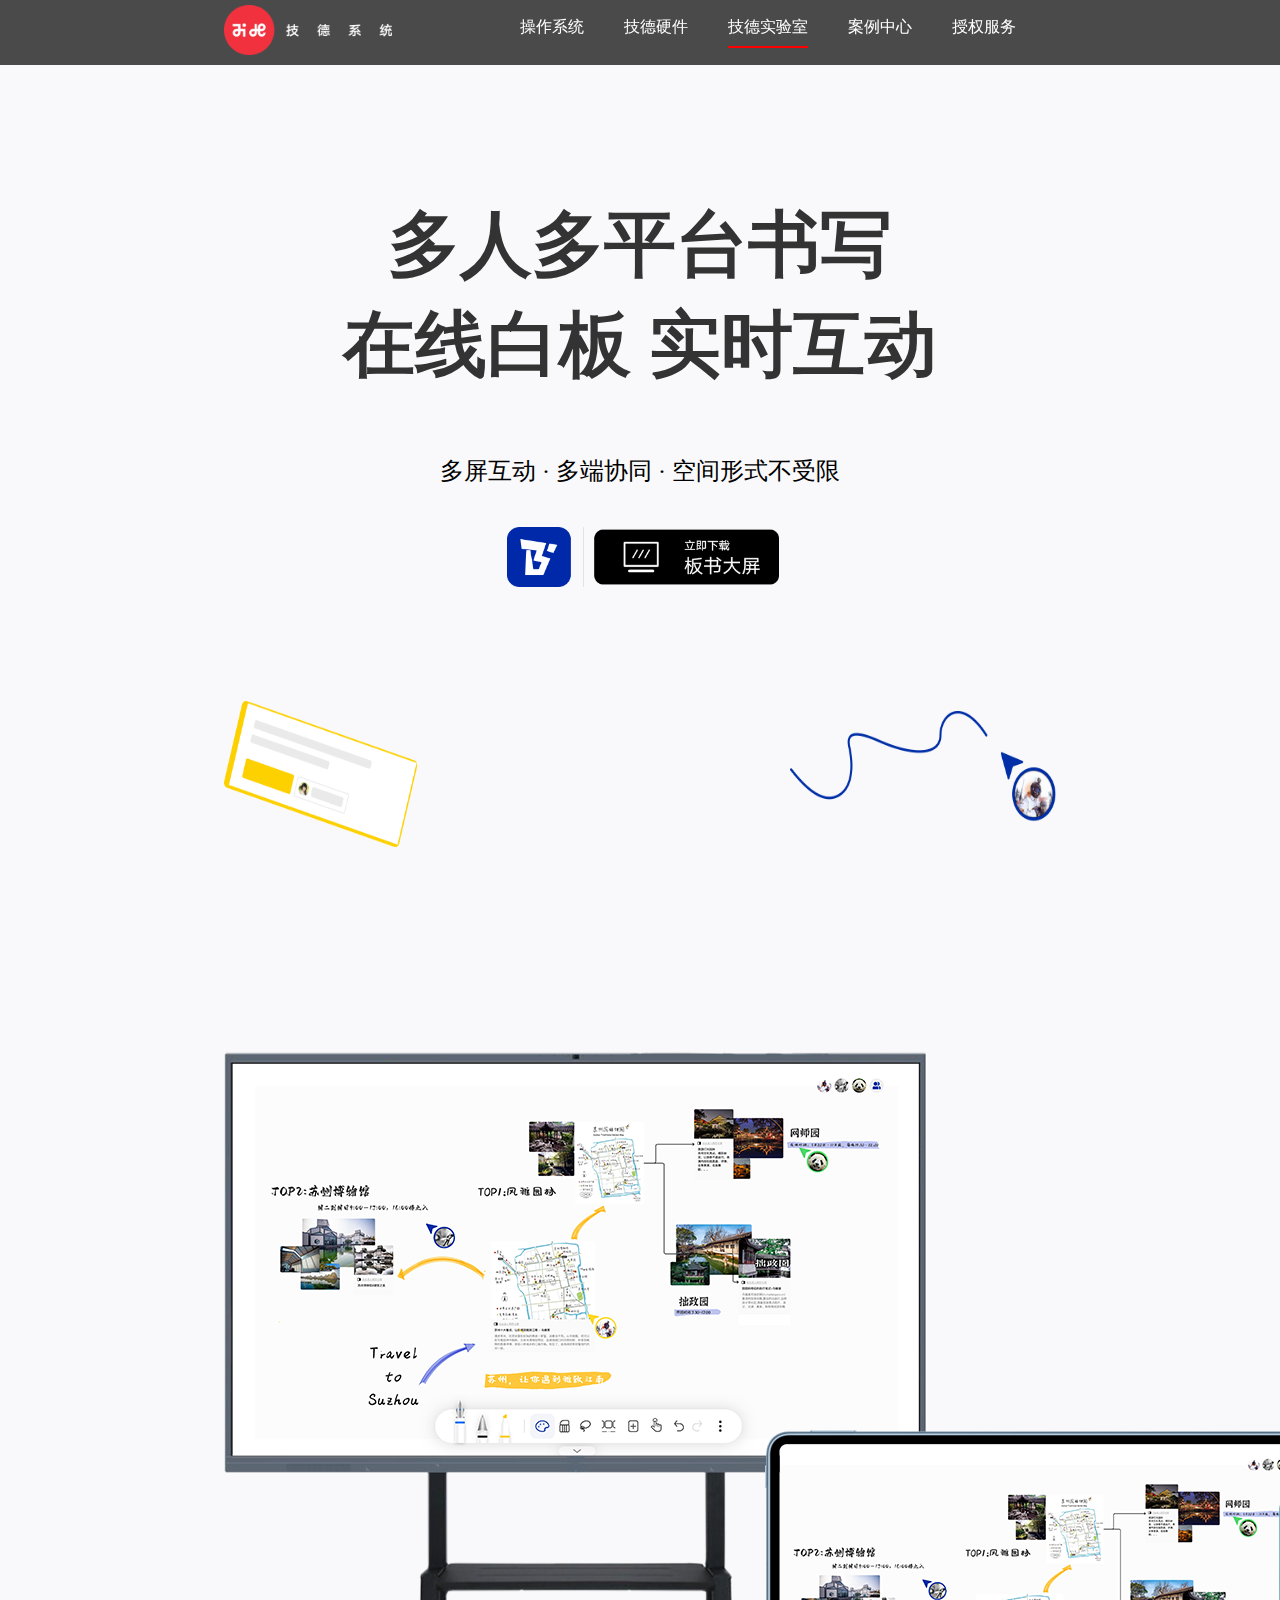
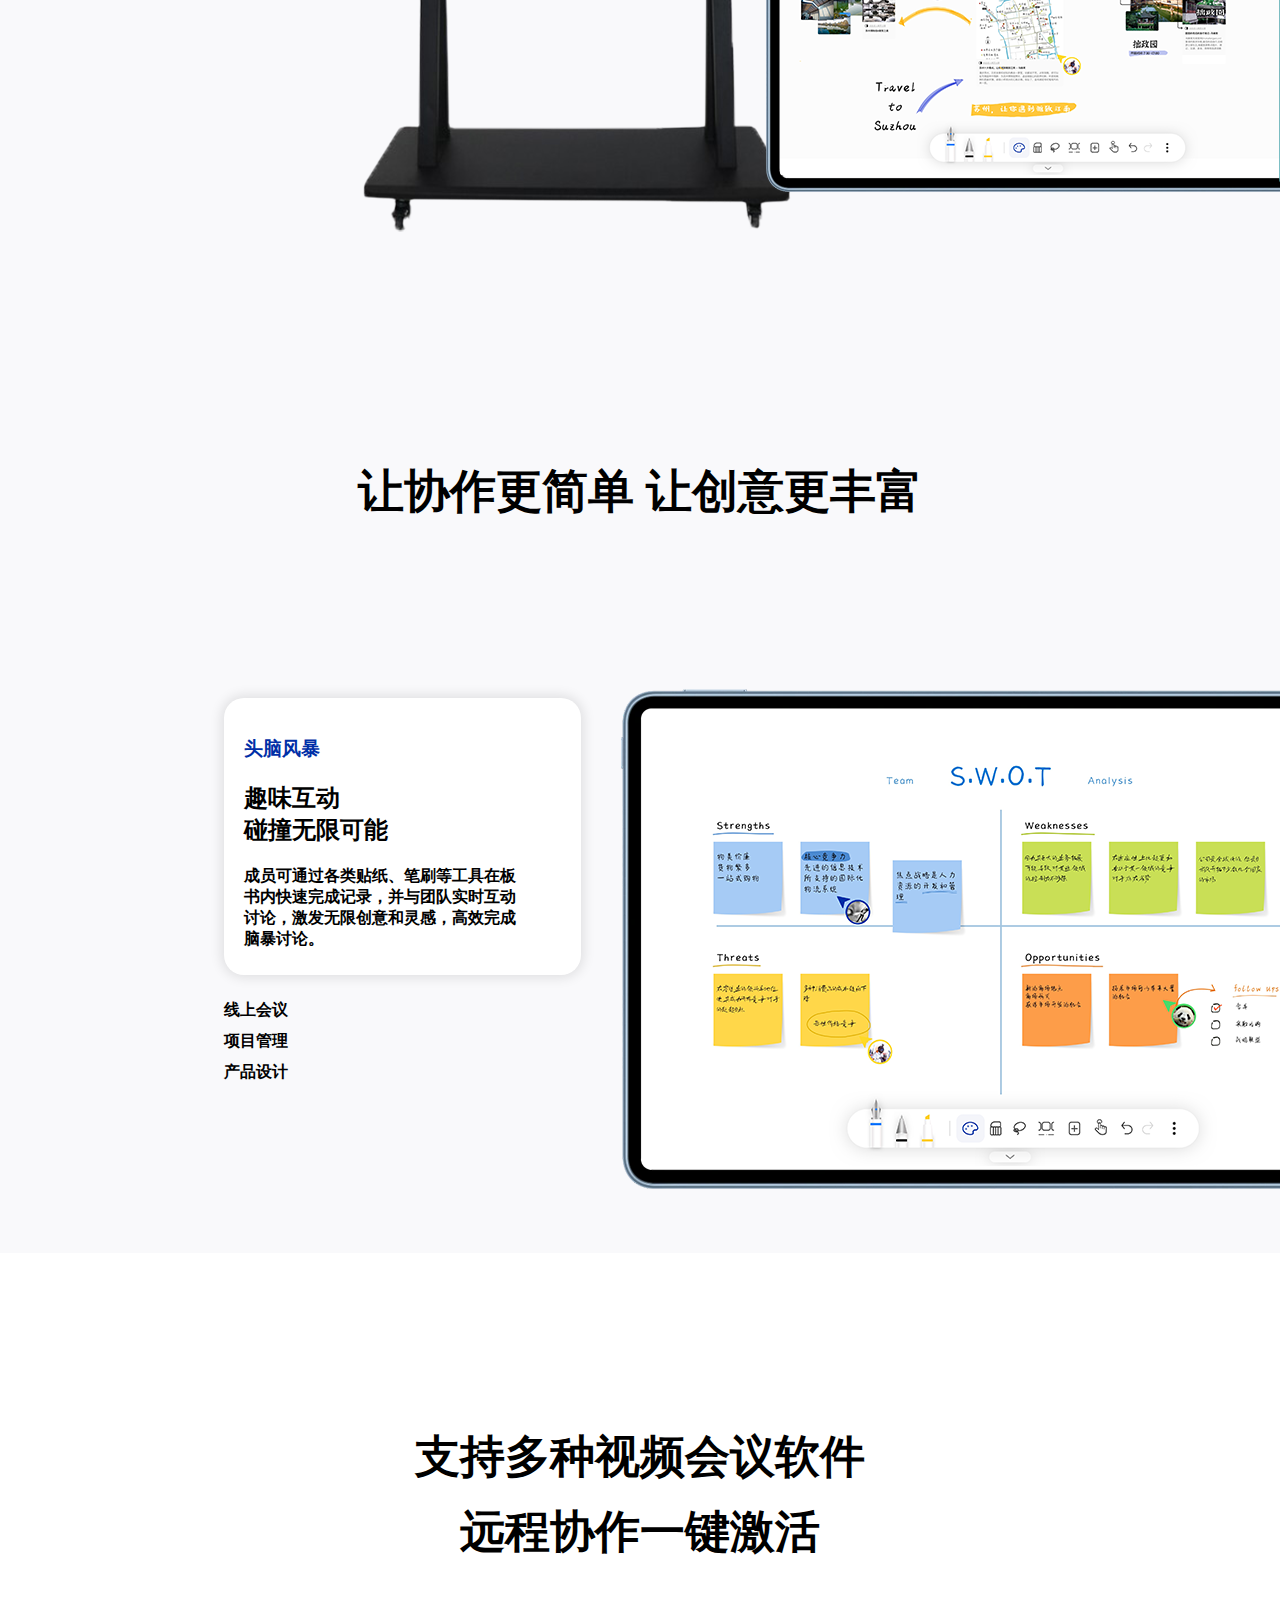
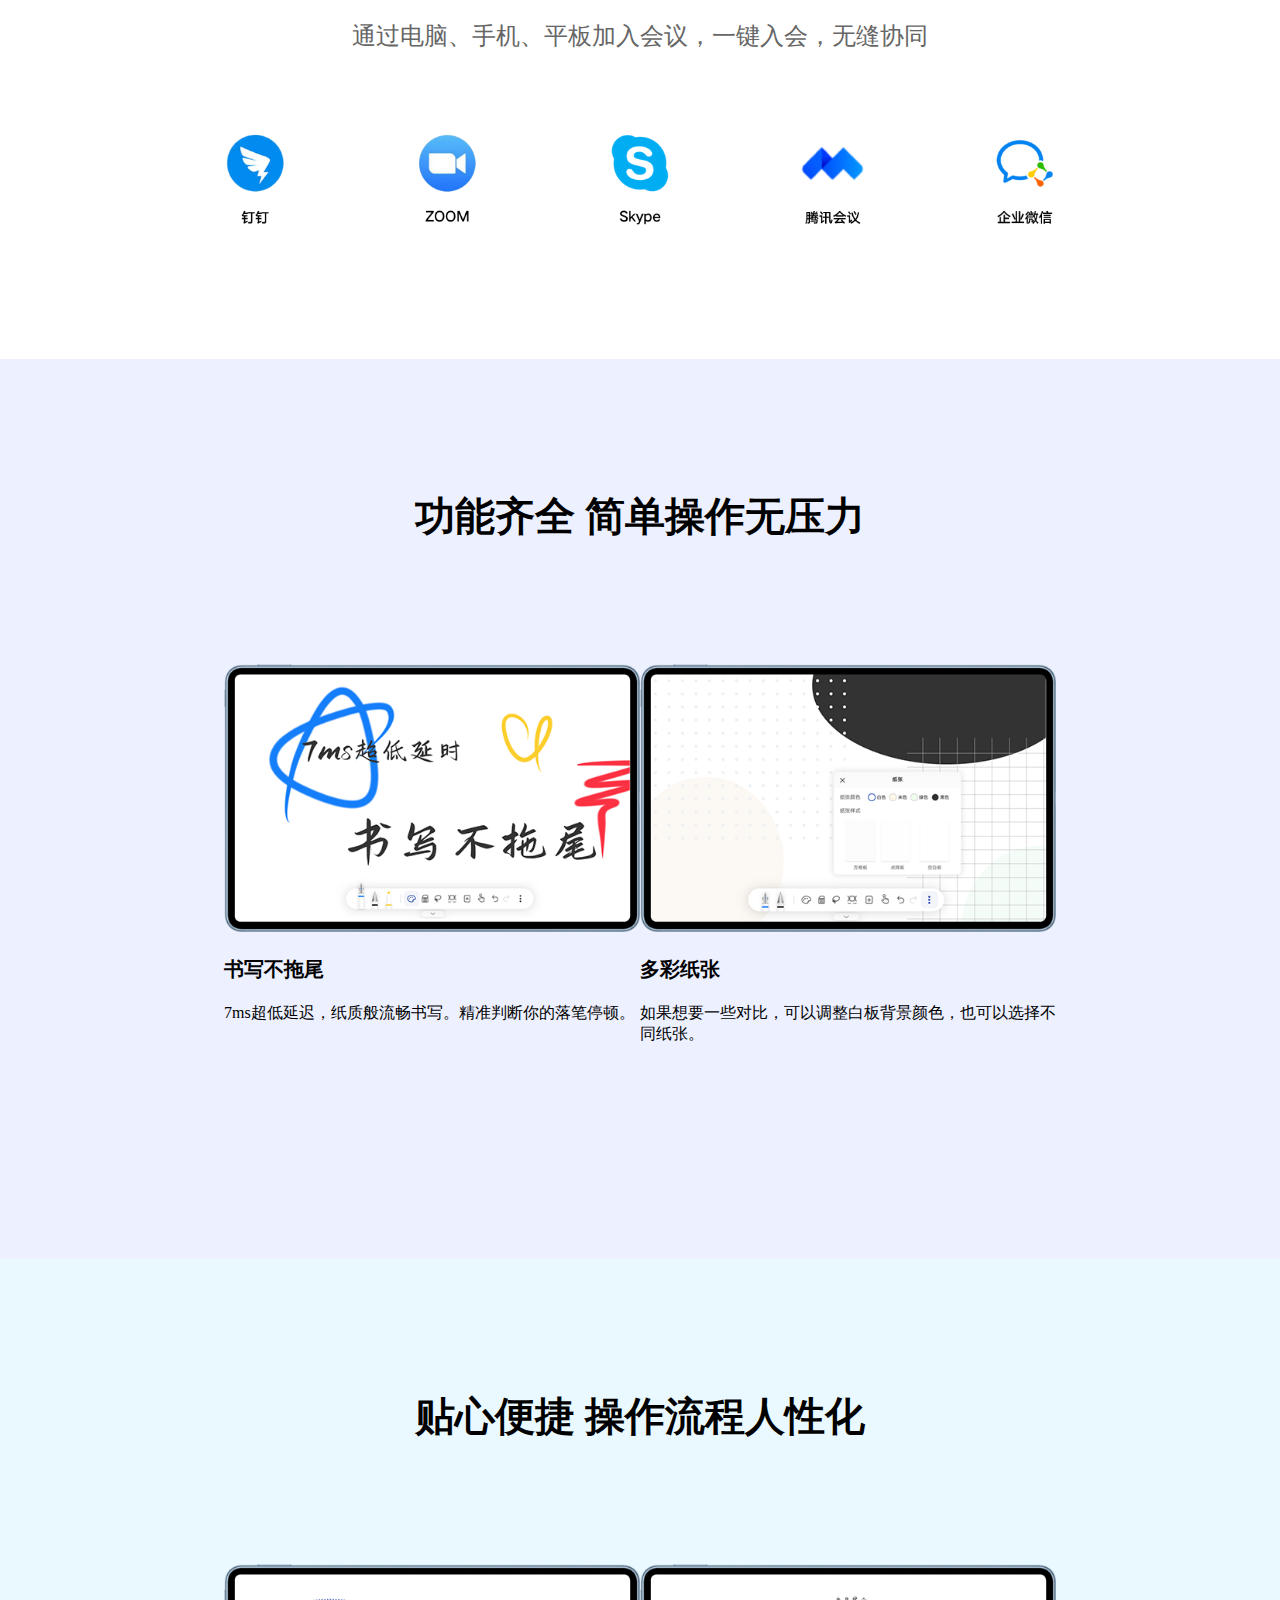
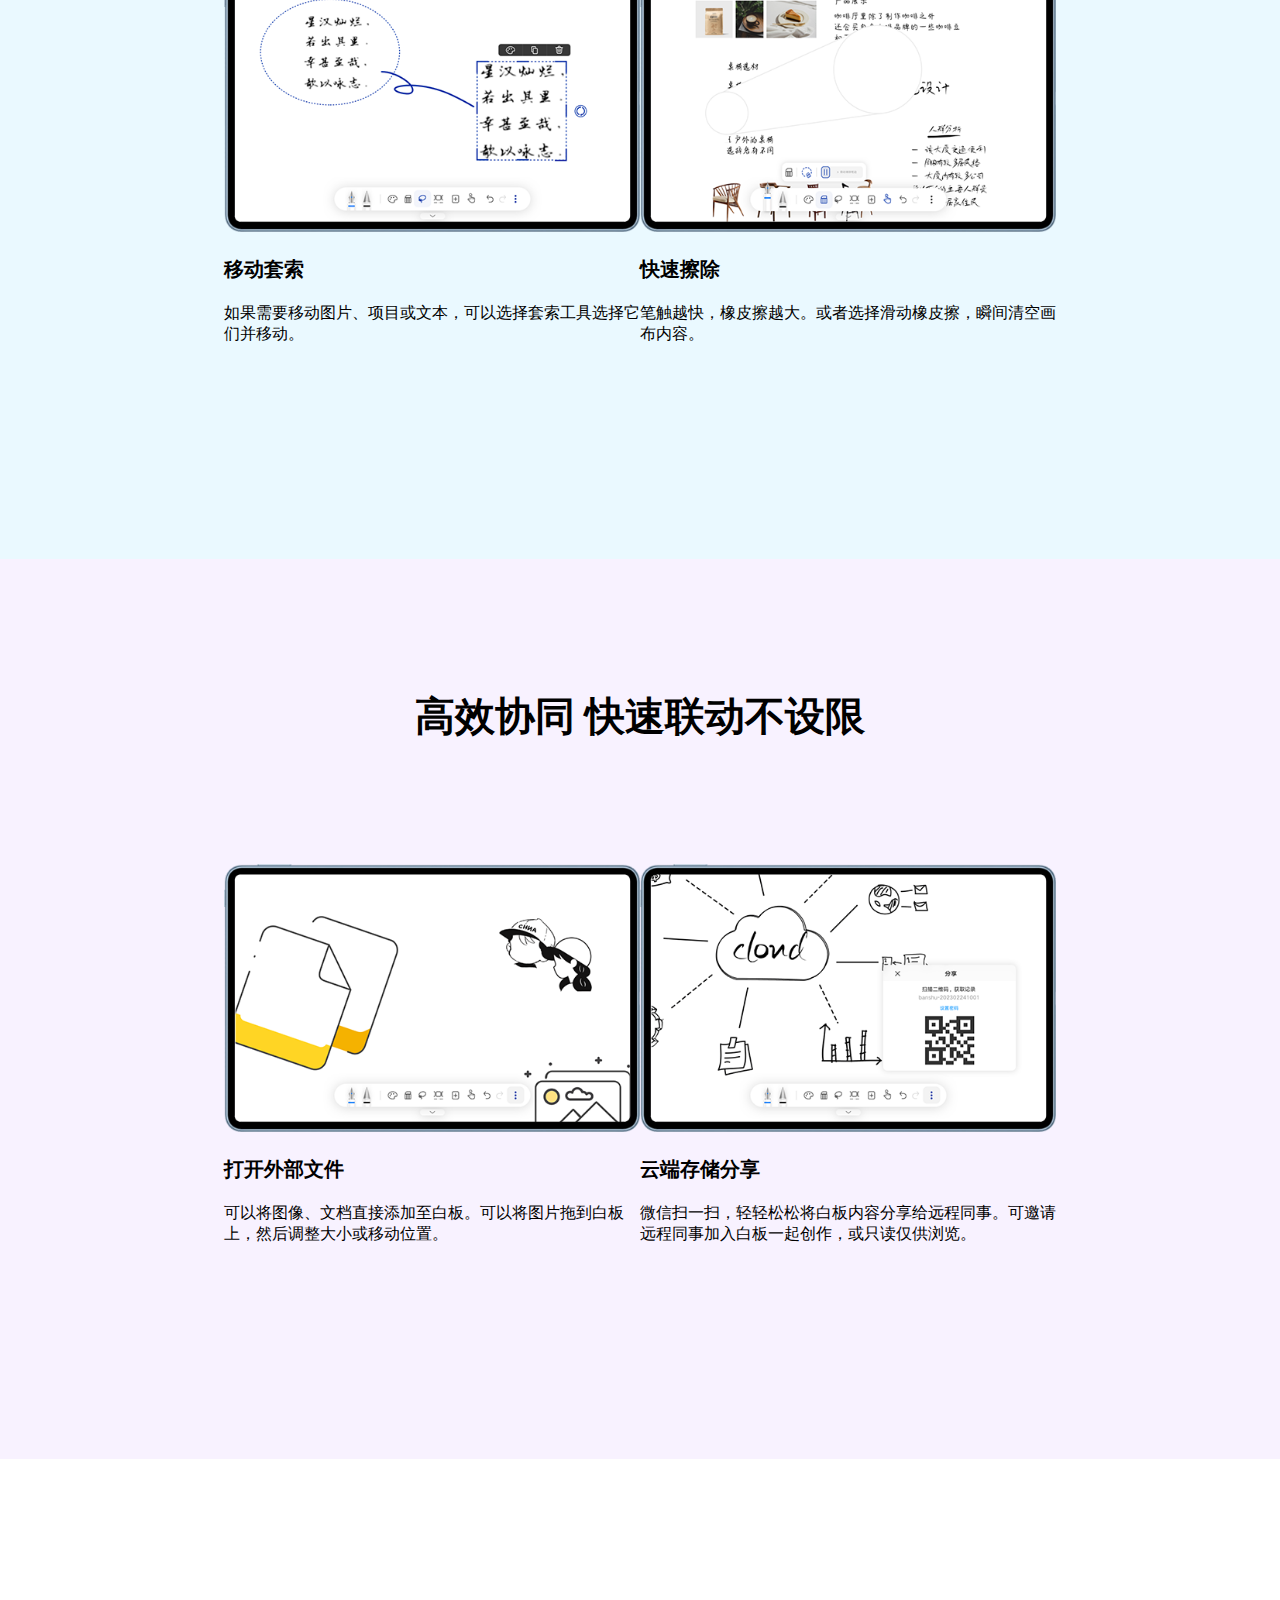
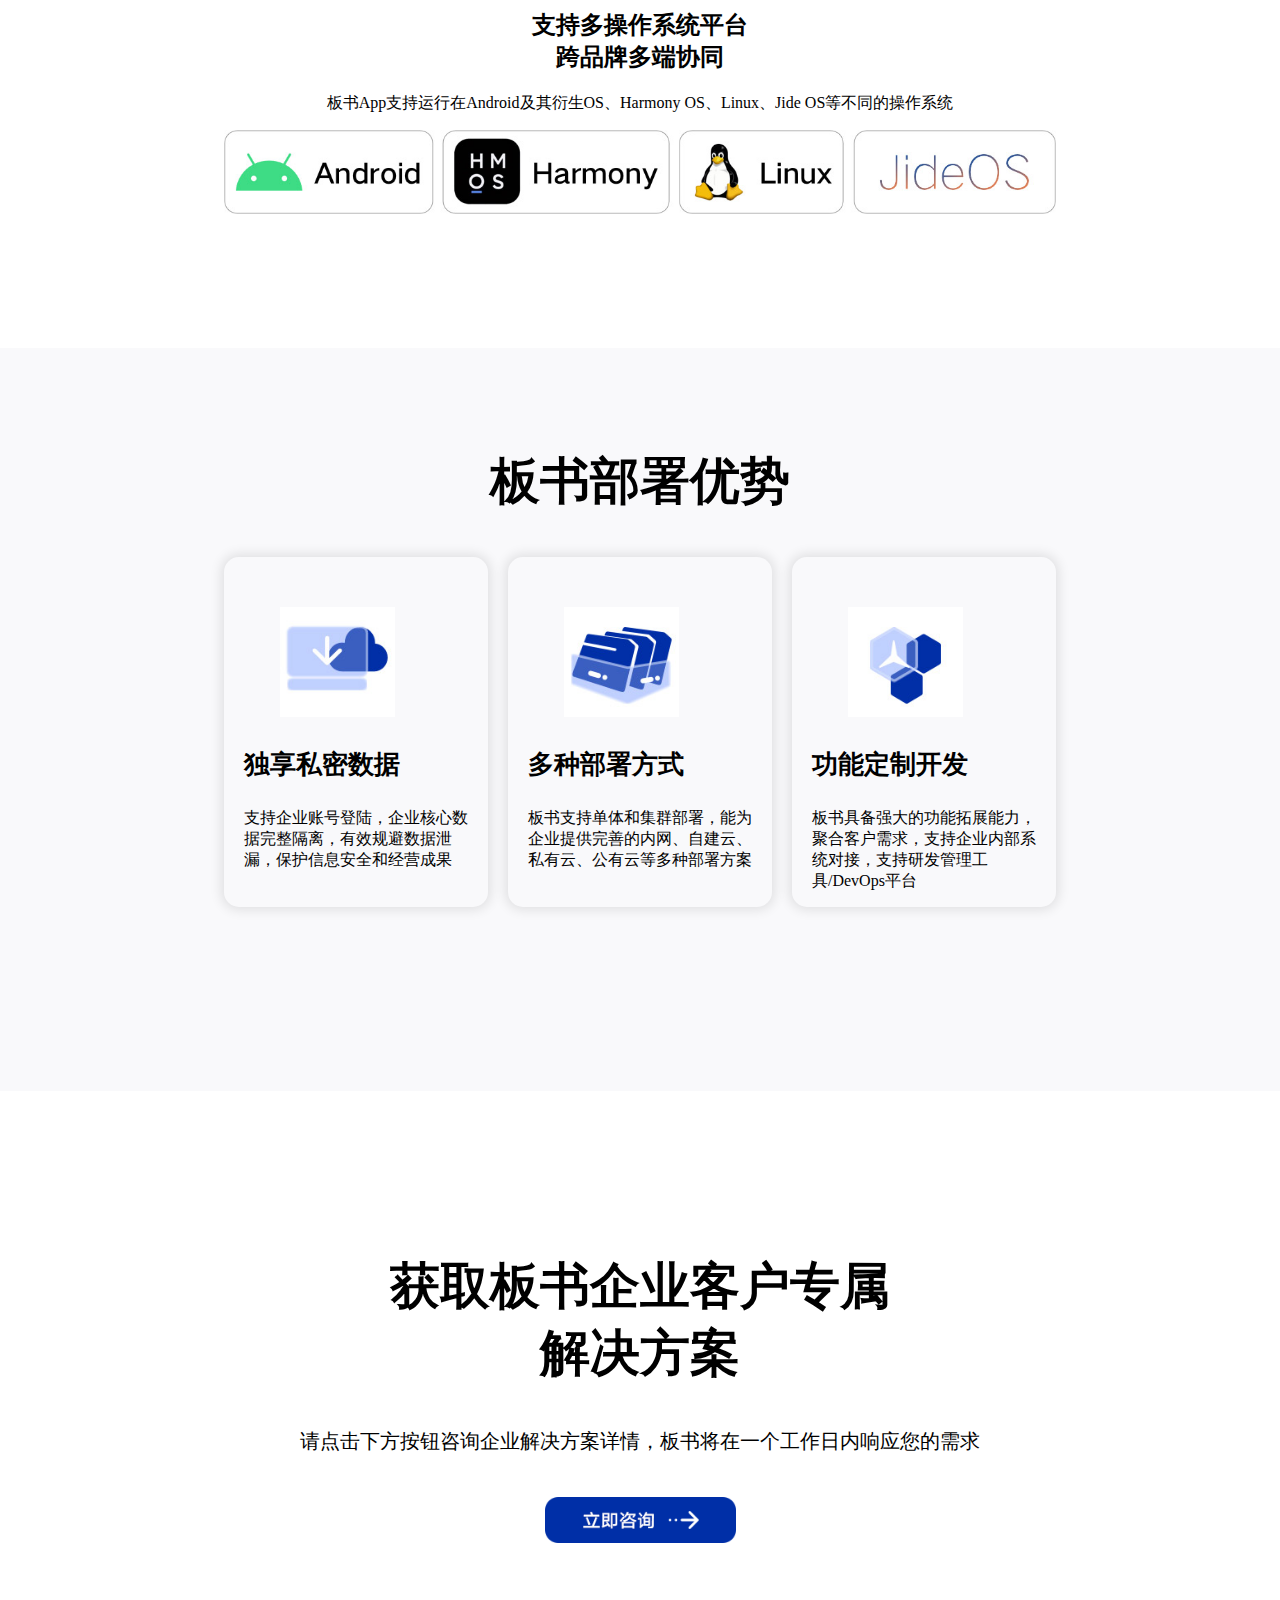
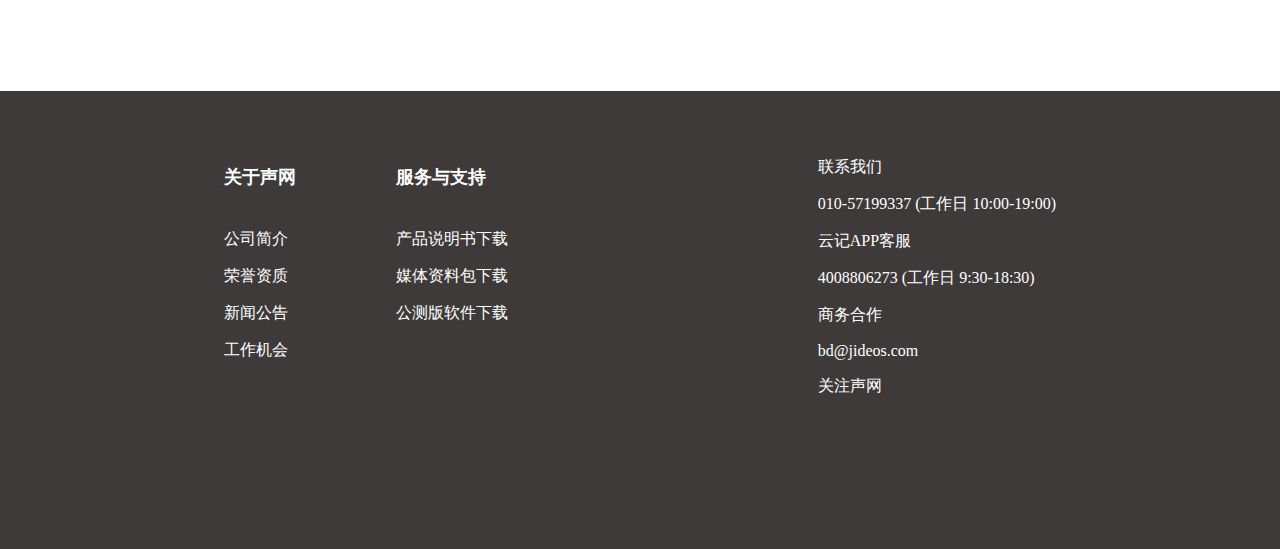
==== commit cd7d3114: "Solve the margin problem" ====
--- a/index.html
+++ b/index.html
@@ -624,7 +624,7 @@
             </div>
         </div>
 
-        <div class="footer-2 noene">
+        <div class="footer-2 none">
             <div class="viewBox">
                 <div class="wrapper">
                     <div class="footer-left">
--- a/styles/pages.css
+++ b/styles/pages.css
@@ -102,6 +102,7 @@
 .active{
   border-bottom: 2px solid red;
   padding-bottom: 8px;
+  margin-bottom: 7px;
 }
 
 @keyframes lazys {
@@ -129,7 +130,7 @@
 
 nav{
   width: 100%;
-  height: 60px;
+  height: 65px;
   background-color: rgba(0,0,0,0.7);
 	position: sticky;
 	top:0;
@@ -161,6 +162,7 @@
 
 .navs{
   display: flex;
+  align-items: center;
 }
 
 .navs p{
@@ -173,15 +175,16 @@
 }
 
 .banner > div h2{
-  font-size: 66px;
-  margin: 130px 0 0 0;
+  font-size: 72px;
+  margin-top: 130px;
   color: #333333;
   text-align: center;
+  line-height: 100px;
 }
 
 .banner > p{
-  font-size: 20px;
-  margin: 70px 0 40px 0;
+  font-size: 24px;
+  margin: 55px 0 40px 0;
   text-align: center;
 }
 
@@ -206,6 +209,7 @@
 
 .animateItem{
   margin-top: 200px;
+  position: relative;
   width: 1200px;
 }
 
@@ -367,17 +371,17 @@
 }
 
 .items > .item1:hover{
-  width: 60%;
-  transition: all .3s;
+  width: 70%;
+  transition: all .6s;
 
 }
 .items > .item2:hover{
-  width: 60%;
-  transition: all .3s;
+  width: 70%;
+  transition: all .6s;
 }
 .items > .item3:hover{
-  width: 60%;
-  transition: all .3s;
+  width: 70%;
+  transition: all .6s;
 }
 
 .items .real img {
@@ -518,7 +522,6 @@
 @media (max-width: 1120px) {
   body{
     background-color: #fff;
-    box-sizing: border-box;
   }
 
   .mask{
@@ -555,6 +558,7 @@
     border-bottom: solid 1px #2a2a2a;
     padding: 0 30px;
     overflow: hidden;
+    box-sizing: border-box;
   }
 
   .meun{
@@ -582,7 +586,8 @@
   }
 
   .clearfix ,.item{
-    /* padding: 0 20px; */
+    padding: 0 20px;
+    box-sizing: border-box;
   }
   
   #nav img{
@@ -698,7 +703,7 @@
   }
 
   .wrapper{
-    /* padding: 5px 20px; */
+    padding: 5px 20px;
   }
 
   .footer{
@@ -737,9 +742,19 @@
     width: 100%;
     border-radius: 20px;
   }
+  
+  .viewBox .items-2:nth-child(1){
+    background-color: #ecf2ff;
+  }
+  
+  .viewBox .items-2:nth-child(2){
+    margin: 20px 0;
+    background-color: #fefaf7;
+  }
 
   .viewBox .items-2:nth-child(3){
     margin: 20px 0;
+    background-color:#f0efff;
   }
 
   .box-img{
@@ -750,13 +765,13 @@
     width: 100%;
   }
   .real{
-    /* padding: 0 20px; */
+    padding: 0 20px;
     align-items: center;
   }
 
   .real-2{
     display: flex;
-    /* padding: 0 20px; */
+    padding: 0 20px;
     align-items: center;
   }
 
@@ -776,7 +791,7 @@
   }
 
   .part6{
-    /* padding: 0 20px; */
+    padding: 0 20px;
     margin:0;
   }
 
@@ -859,11 +874,10 @@
   }
 
   #nav > img{
-    width: 30%;
     height: 35px;
     margin-top: -7px;
-    /* padding: 0 20px; */
-
+    padding: 0 20px;
+    box-sizing: border-box;
   }
 
   .box{
@@ -872,9 +886,10 @@
   }
 
   .box img{
-    width: 80%;
+    width: 90%;
     height: 100%;
-    /* padding: 0 20px; */
+    padding: 0 20px;
+    box-sizing: border-box;
   }
 
   .viscosity1{
@@ -882,12 +897,8 @@
   }
 
   .viscosity{
-    padding-bottom:55px;
-  }
-
-  .viscosity > .viewBox img {
-    width: 85%;
-}
+    padding-bottom:55px ;
+  }
 
   .clearfix,.item{
     display: block;
